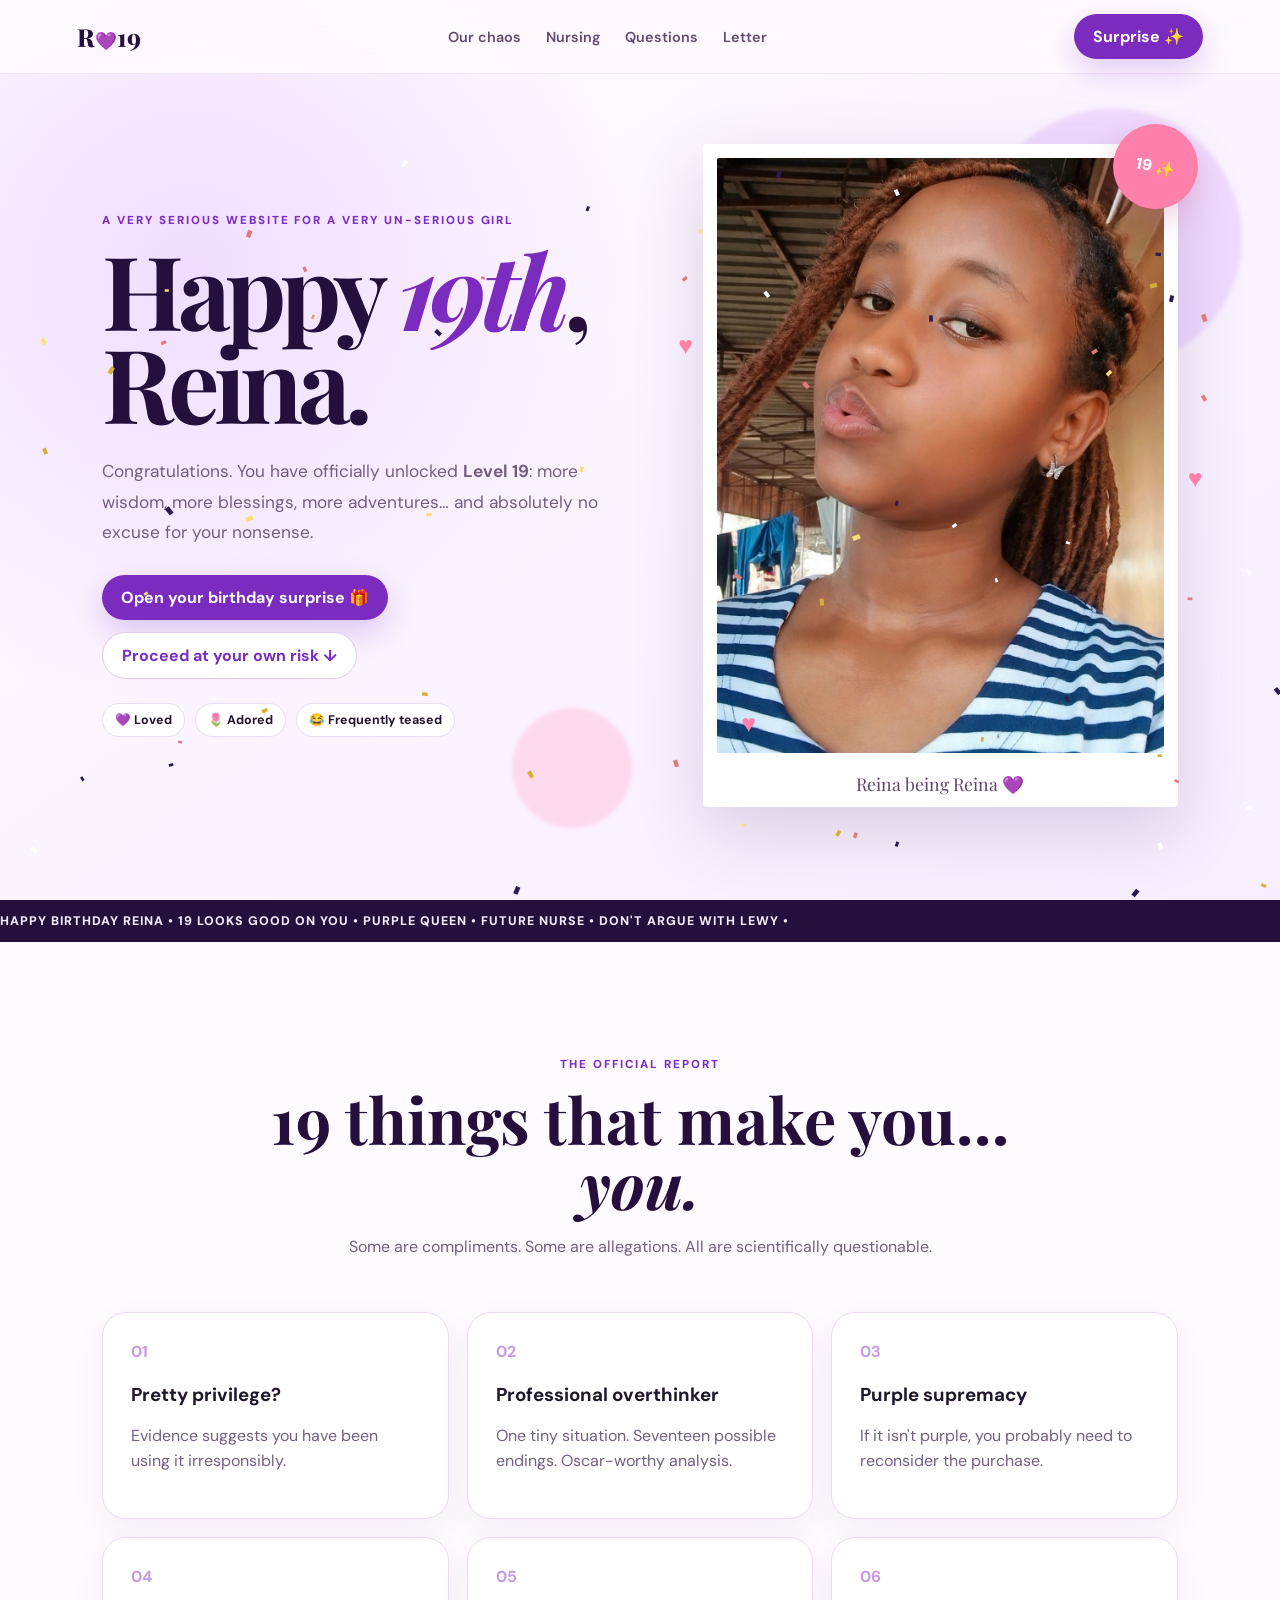
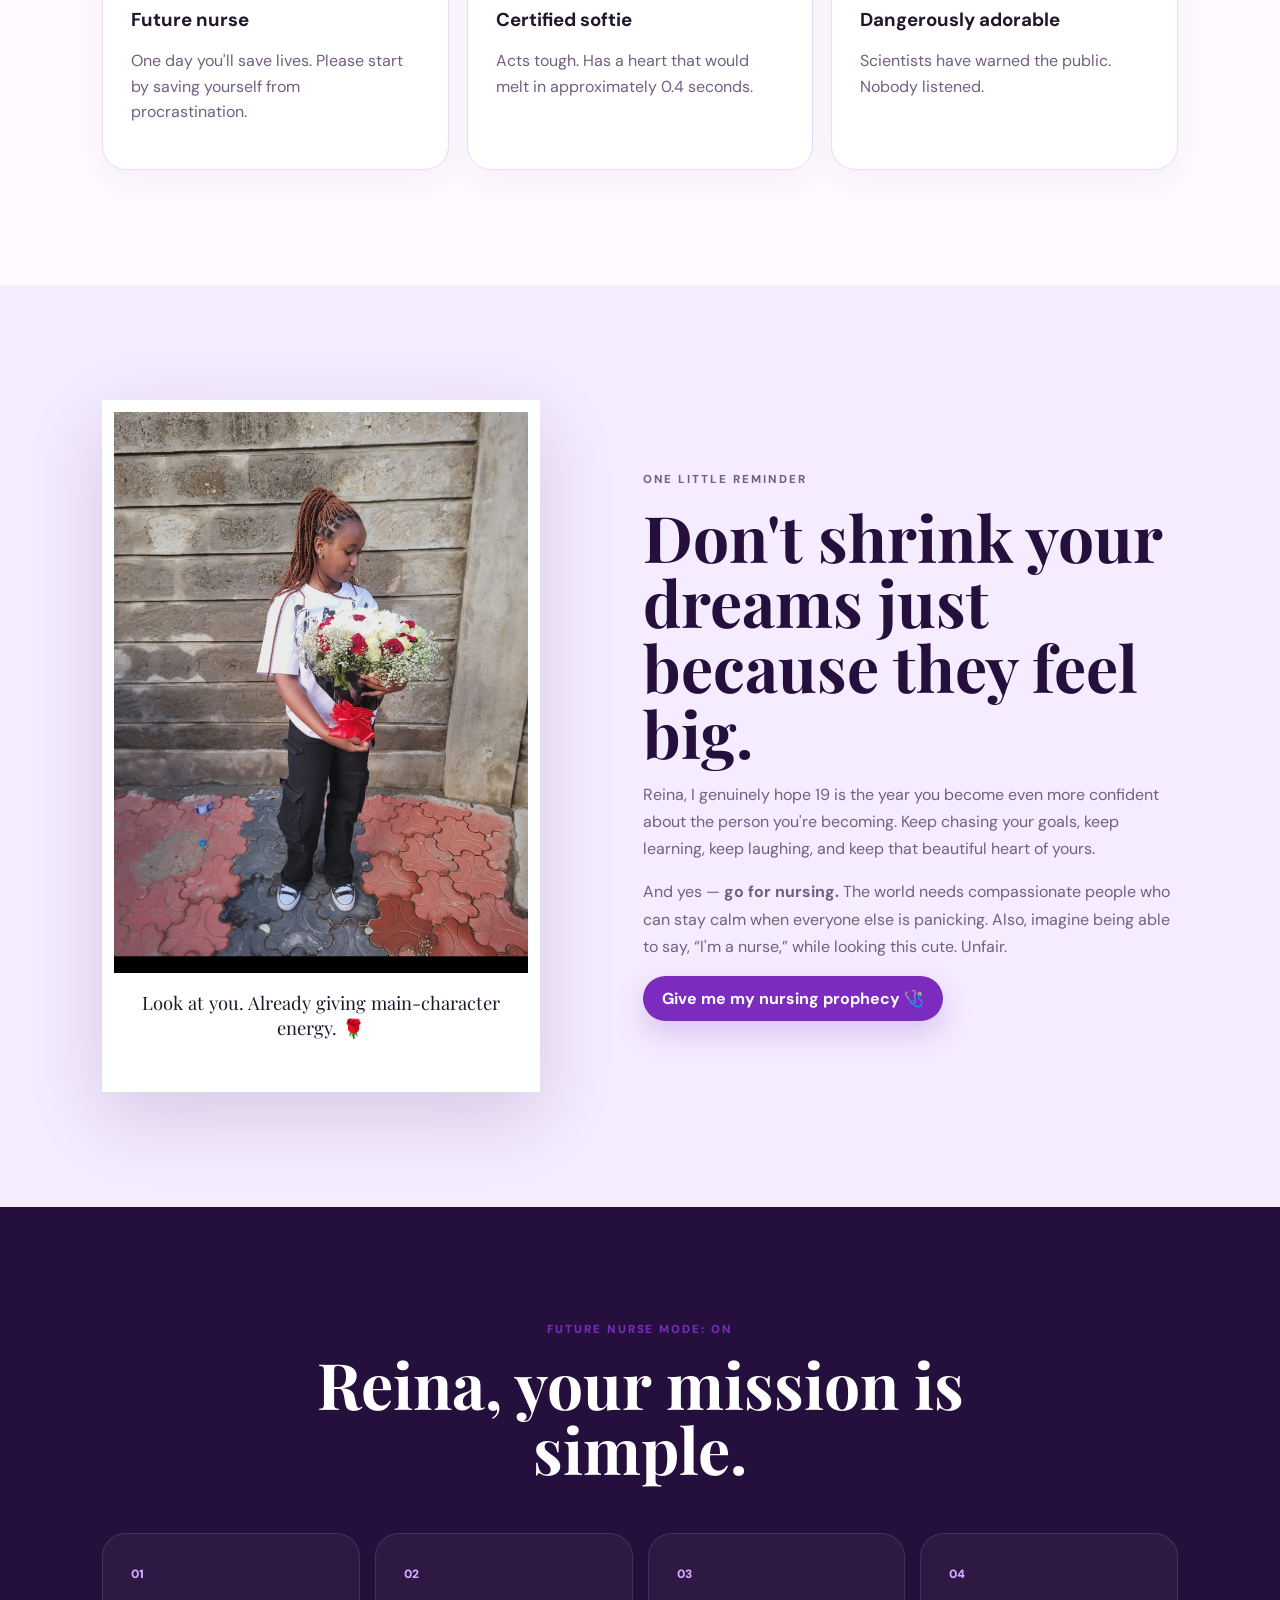
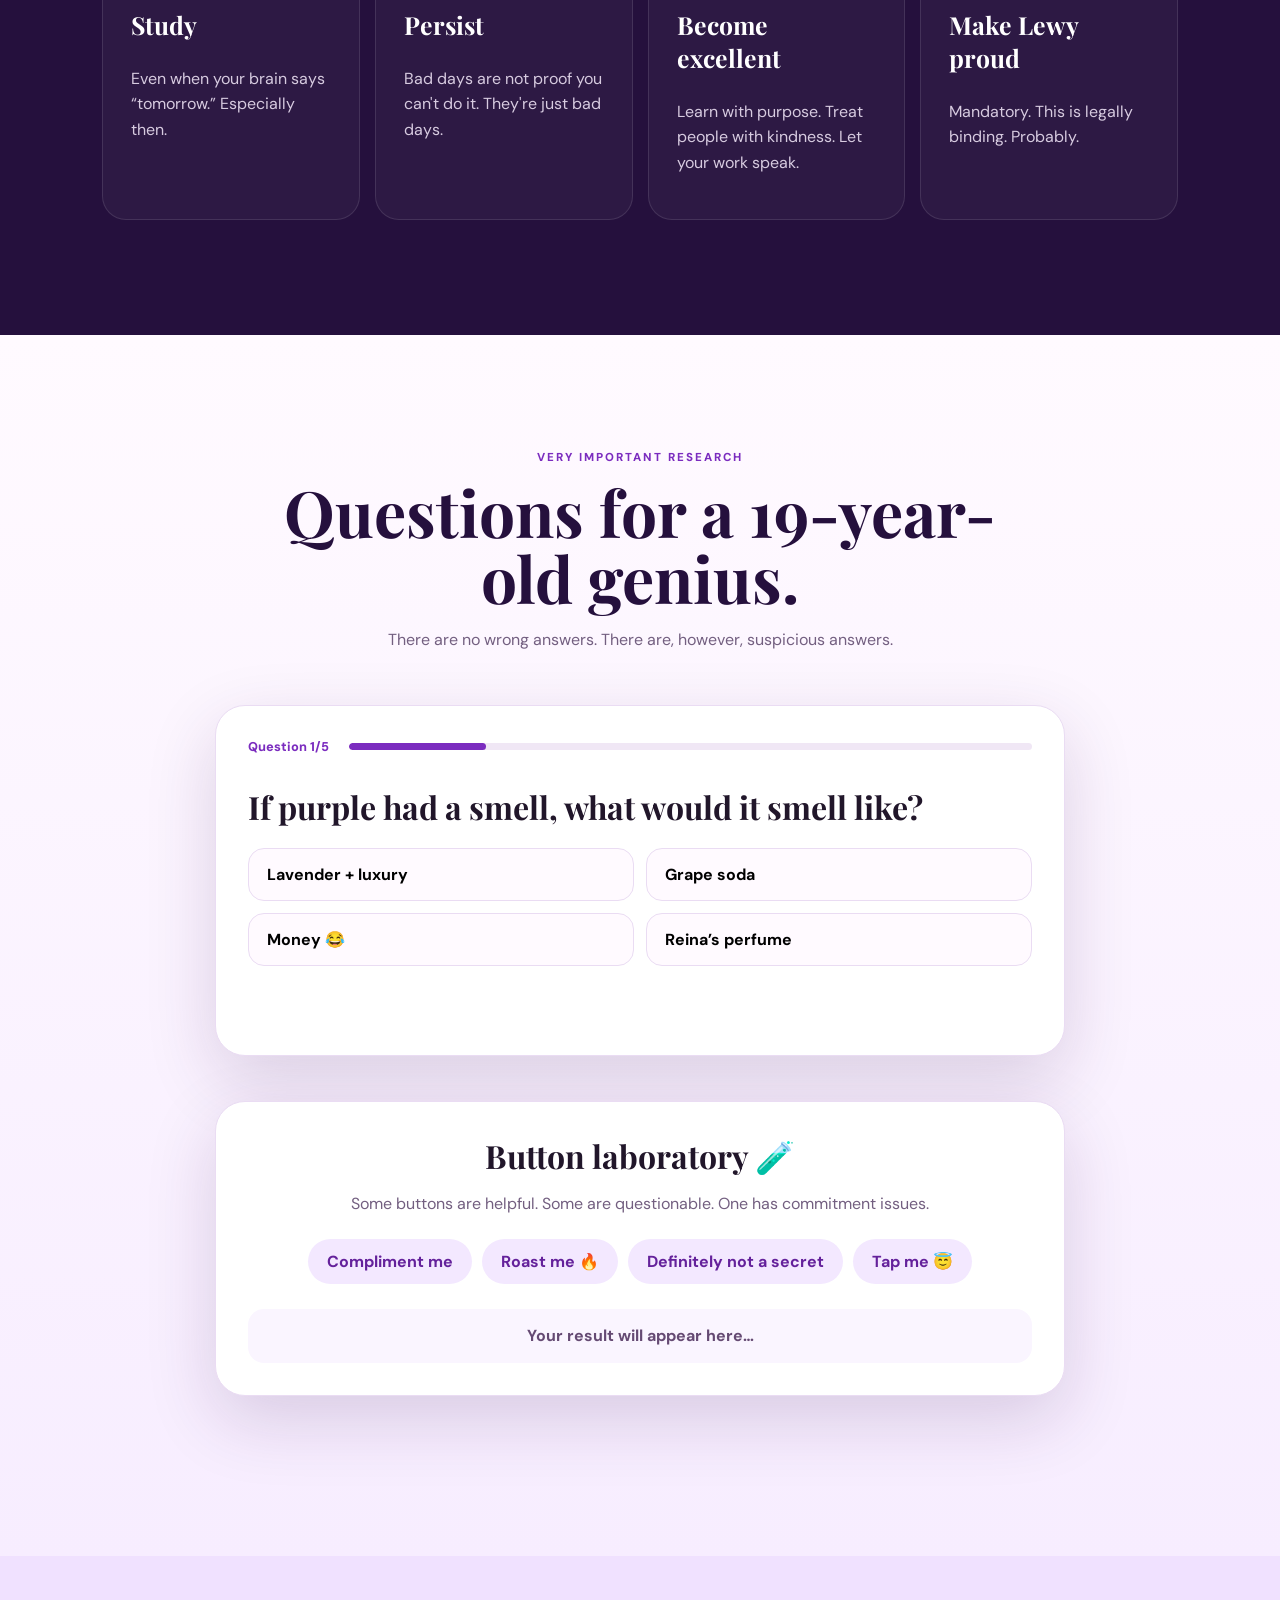
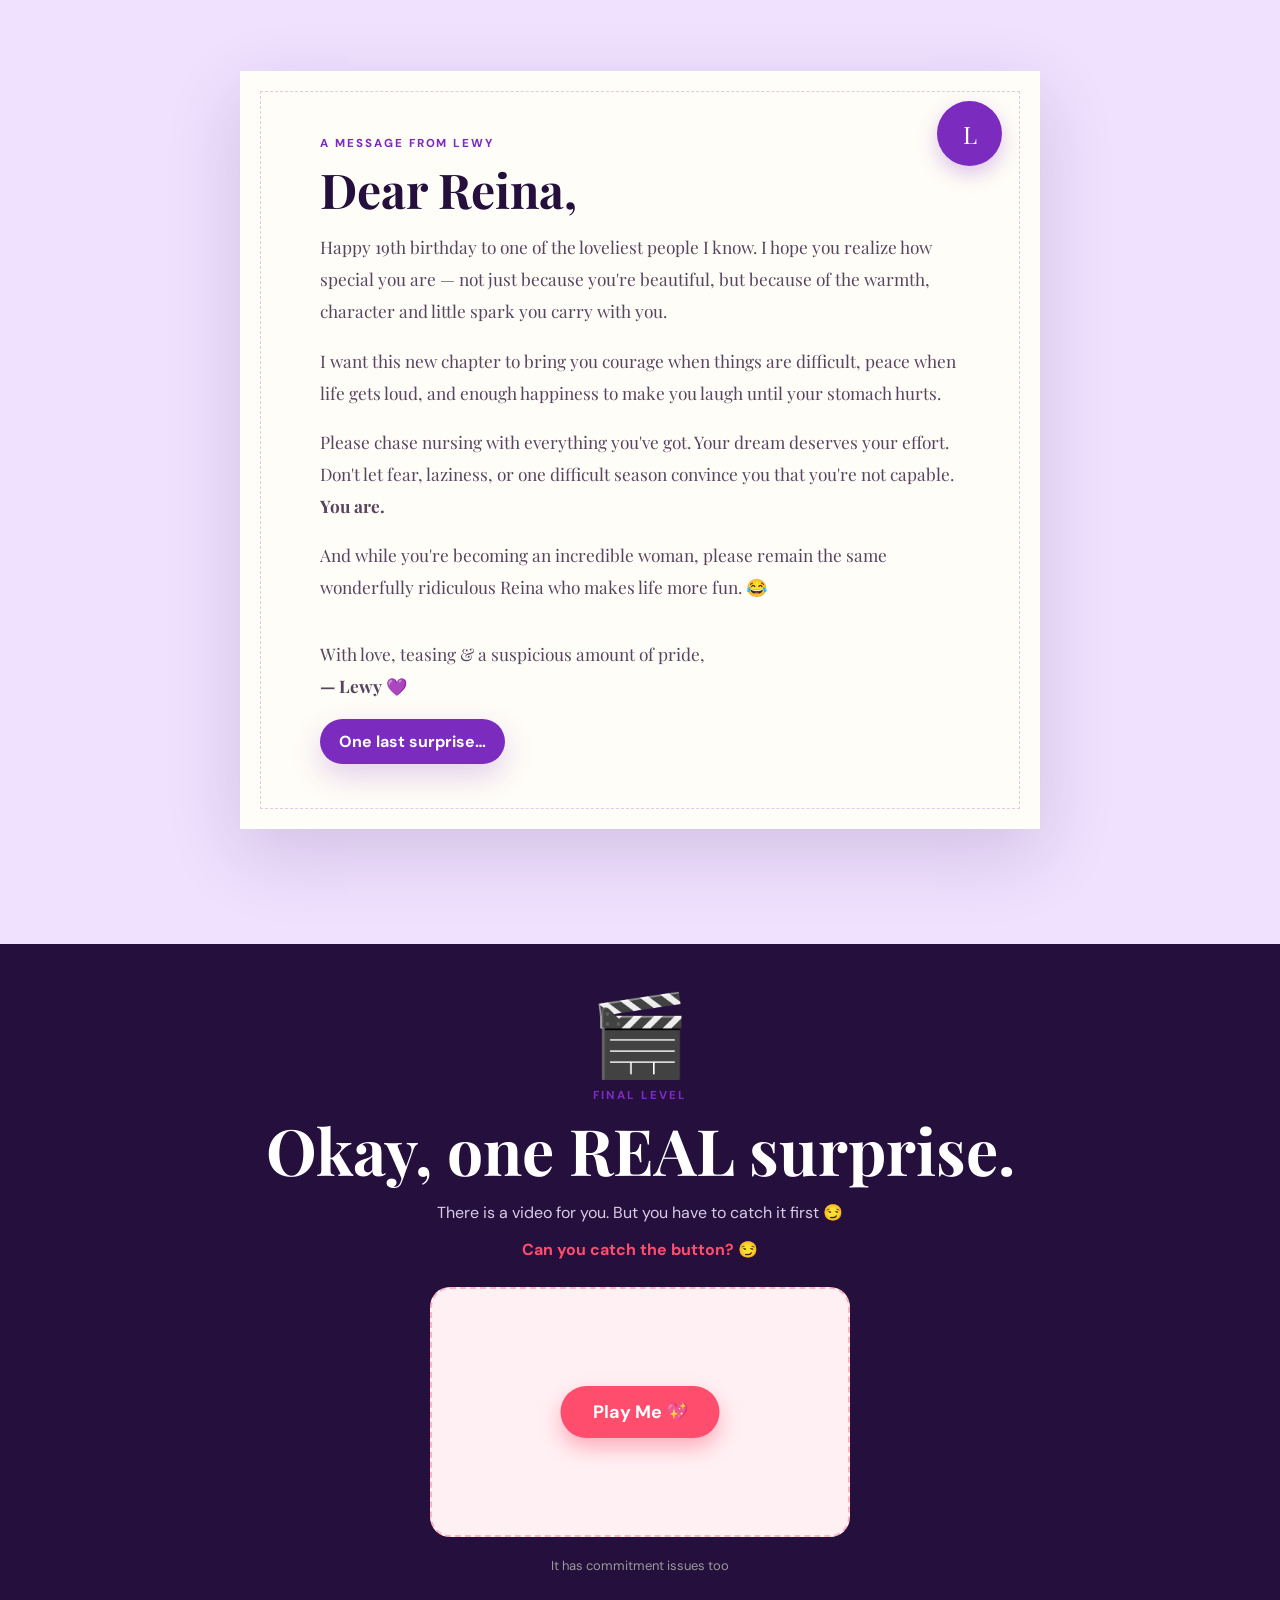
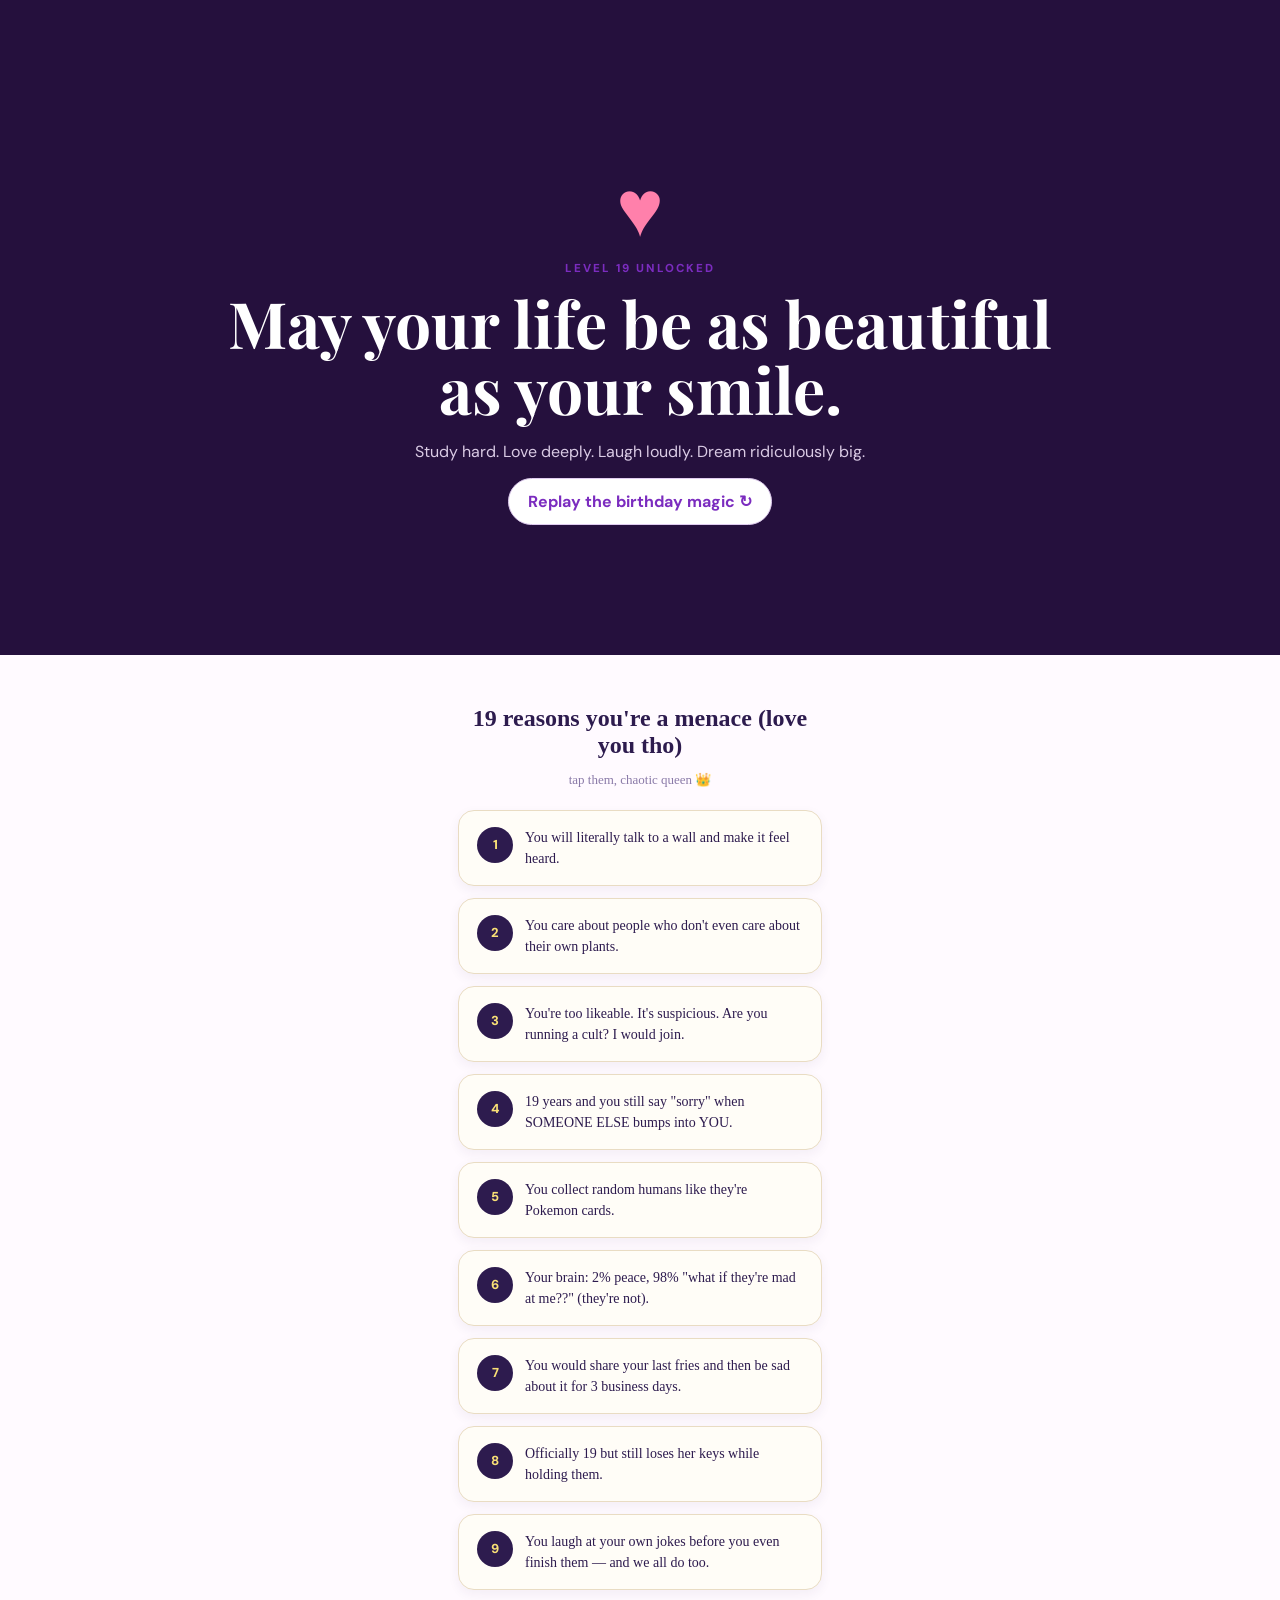
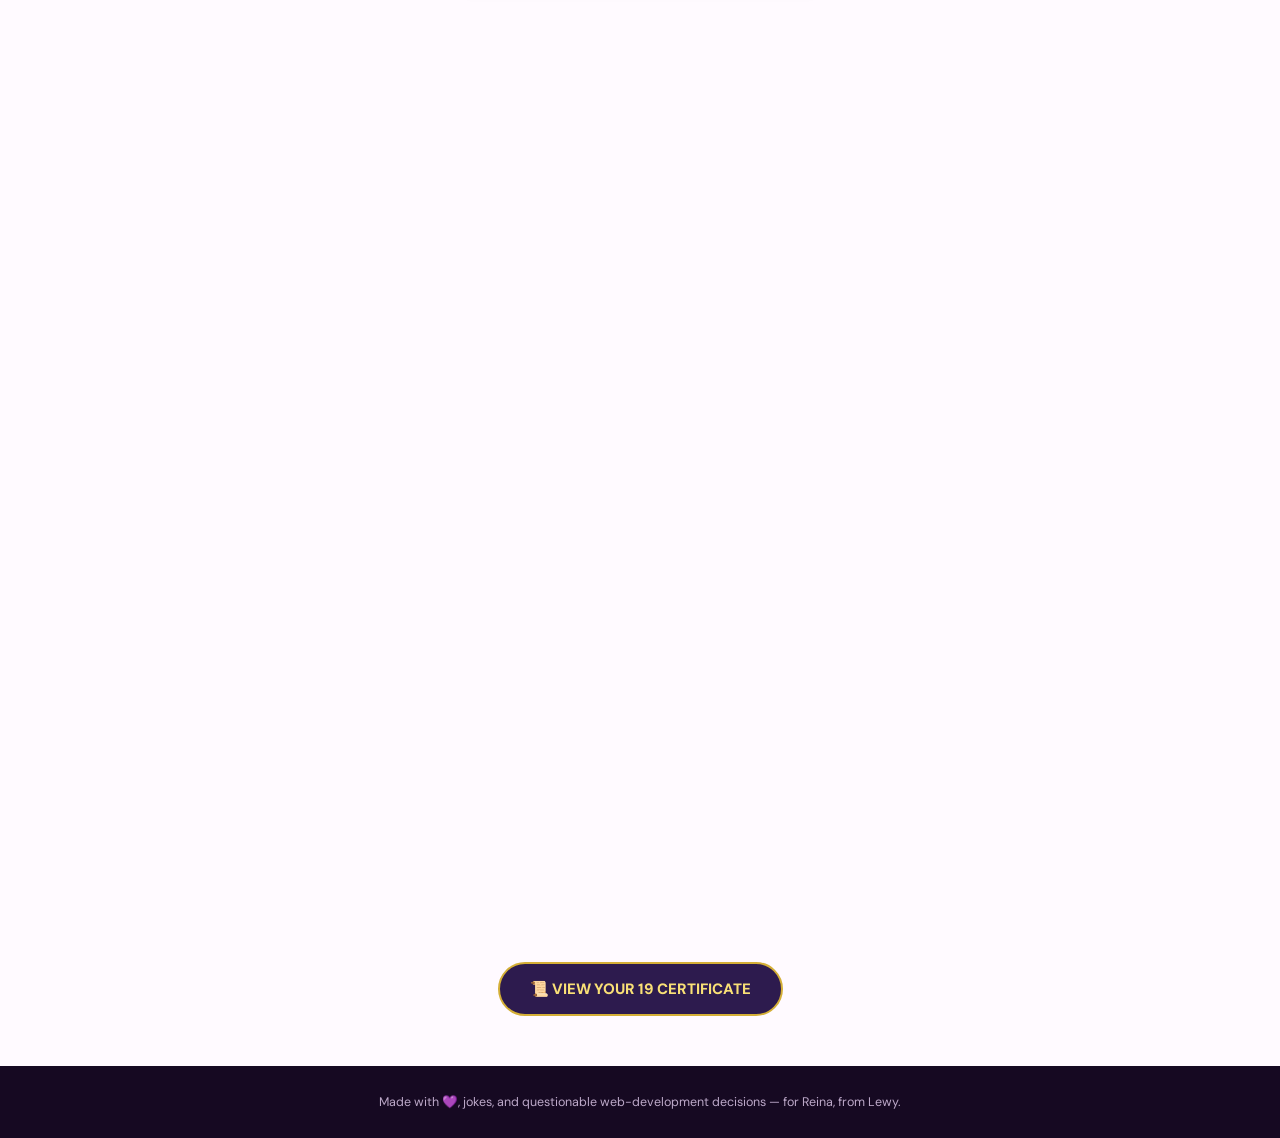
==== index.html @ 5f1148c5 "add secret unlock after 19" ====
<!DOCTYPE html>
<html lang="en">
<head>
  <meta charset="UTF-8">
  <meta name="viewport" content="width=device-width, initial-scale=1.0">
  <meta name="theme-color" content="#7b2cbf">
  <title>Reina Turns 19 💜 | From Lewy</title>
  <link rel="preconnect" href="https://fonts.googleapis.com">
  <link rel="preconnect" href="https://fonts.gstatic.com" crossorigin>
  <link href="https://fonts.googleapis.com/css2?family=DM+Sans:wght@400;500;600;700&family=Playfair+Display:wght@600;700;800&display=swap" rel="stylesheet">
  <link rel="stylesheet" href="style.css">
  <style>
    /* ===== ADDED: Play Me Game ===== */
    #videoSurprise{padding:40px 20px; text-align:center}
    #game-area{position:relative;width:100%;max-width:420px;height:250px;background:#fff0f3;border-radius:20px;margin:20px auto;border:2px dashed #ffb3c1;overflow:hidden}
    #message{font-weight:700;color:#ff4d6d;height:28px;margin-top:15px;font-family:'DM Sans',sans-serif}
    #playBtn{position:absolute;left:50%;top:50%;transform:translate(-50%,-50%);background:#ff4d6d;color:white;border:none;padding:14px 32px;border-radius:50px;font-size:18px;font-weight:700;box-shadow:0 10px 20px rgba(255,77,109,.4);transition:all.2s ease;touch-action:none;cursor:pointer;z-index:2}
    #videoModal{display:none;position:fixed;inset:0;z-index:9999;background:rgba(0,0,0,.85);justify-content:center;align-items:center;padding:15px}
    #videoModal.show{display:flex}
    #videoModal video{width:100%;max-width:400px;border-radius:20px;box-shadow:0 20px 60px rgba(0,0,0,.5)}
    #closeVideo{position:absolute;top:20px;right:20px;background:white;border:none;width:44px;height:44px;border-radius:50%;font-size:22px;cursor:pointer}
  </style>
</head>
<body>
  <div class="cursor-glow"></div>
  <div id="confetti"></div>

  <header class="nav">
    <a class="brand" href="#home">R<span>💜</span>19</a>
    <nav>
      <a href="#story">Our chaos</a>
      <a href="#nursing">Nursing</a>
      <a href="#questions">Questions</a>
      <a href="#letter">Letter</a>
    </nav>
    <button class="nav-btn" id="topSurprise">Surprise ✨</button>
  </header>

  <main>
    <section class="hero" id="home">
      <div class="hero-orb orb1"></div>
      <div class="hero-orb orb2"></div>
      <div class="hero-copy reveal">
        <p class="eyebrow">A VERY SERIOUS WEBSITE FOR A VERY UN-SERIOUS GIRL</p>
        <h1>Happy <span>19th</span>, Reina.</h1>
        <p class="hero-text">
          Congratulations. You have officially unlocked <strong>Level 19</strong>:
          more wisdom, more blessings, more adventures… and absolutely no excuse
          for your nonsense.
        </p>
        <div class="hero-actions">
          <button class="primary" id="openMainSurprise">Open your birthday surprise 🎁</button>
          <button class="ghost" id="scrollStory">Proceed at your own risk ↓</button>
        </div>
        <div class="mini-proof">
          <span>💜 Loved</span><span>🌷 Adored</span><span>😂 Frequently teased</span>
        </div>
      </div>

      <div class="hero-photo-wrap reveal">
        <div class="photo-frame">
          <img src="assets/reina-portrait.jpg" alt="Reina smiling">
          <div class="photo-sticker">19 ✨</div>
          <div class="heart h1">♥</div><div class="heart h2">♥</div><div class="heart h3">♥</div>
        </div>
        <div class="polaroid">Reina being Reina 💜</div>
      </div>
    </section>

    <section class="marquee">
      <div>HAPPY BIRTHDAY REINA • 19 LOOKS GOOD ON YOU • PURPLE QUEEN • FUTURE NURSE • DON'T ARGUE WITH LEWY • </div>
    </section>

    <section class="section story" id="story">
      <div class="section-heading reveal">
        <p class="eyebrow">THE OFFICIAL REPORT</p>
        <h2>19 things that make you… <em>you.</em></h2>
        <p>Some are compliments. Some are allegations. All are scientifically questionable.</p>
      </div>
      <div class="card-grid">
        <article class="fun-card reveal"><b>01</b><h3>Pretty privilege?</h3><p>Evidence suggests you have been using it irresponsibly.</p></article>
        <article class="fun-card reveal"><b>02</b><h3>Professional overthinker</h3><p>One tiny situation. Seventeen possible endings. Oscar-worthy analysis.</p></article>
        <article class="fun-card reveal"><b>03</b><h3>Purple supremacy</h3><p>If it isn't purple, you probably need to reconsider the purchase.</p></article>
        <article class="fun-card reveal"><b>04</b><h3>Future nurse</h3><p>One day you'll save lives. Please start by saving yourself from procrastination.</p></article>
        <article class="fun-card reveal"><b>05</b><h3>Certified softie</h3><p>Acts tough. Has a heart that would melt in approximately 0.4 seconds.</p></article>
        <article class="fun-card reveal"><b>06</b><h3>Dangerously adorable</h3><p>Scientists have warned the public. Nobody listened.</p></article>
      </div>
    </section>

    <section class="photo-story section">
      <div class="photo-card reveal">
        <img src="assets/reina-flowers.jpg" alt="Reina holding a bouquet">
        <div class="photo-caption">Look at you. Already giving main-character energy. 🌹</div>
      </div>
      <div class="story-copy reveal">
        <p class="eyebrow">ONE LITTLE REMINDER</p>
        <h2>Don't shrink your dreams just because they feel big.</h2>
        <p>
          Reina, I genuinely hope 19 is the year you become even more confident
          about the person you're becoming. Keep chasing your goals, keep learning,
          keep laughing, and keep that beautiful heart of yours.
        </p>
        <p>
          And yes — <strong>go for nursing.</strong> The world needs compassionate
          people who can stay calm when everyone else is panicking. Also, imagine
          being able to say, “I'm a nurse,” while looking this cute. Unfair.
        </p>
        <button class="primary" id="nursingBtn">Give me my nursing prophecy 🩺</button>
      </div>
    </section>

    <section class="nursing section" id="nursing">
      <div class="section-heading reveal">
        <p class="eyebrow">FUTURE NURSE MODE: ON</p>
        <h2>Reina, your mission is simple.</h2>
      </div>
      <div class="mission">
        <div class="mission-step reveal"><span>01</span><h3>Study</h3><p>Even when your brain says “tomorrow.” Especially then.</p></div>
        <div class="mission-step reveal"><span>02</span><h3>Persist</h3><p>Bad days are not proof you can't do it. They're just bad days.</p></div>
        <div class="mission-step reveal"><span>03</span><h3>Become excellent</h3><p>Learn with purpose. Treat people with kindness. Let your work speak.</p></div>
        <div class="mission-step reveal"><span>04</span><h3>Make Lewy proud</h3><p>Mandatory. This is legally binding. Probably.</p></div>
      </div>
    </section>

    <section class="questions section" id="questions">
      <div class="section-heading reveal">
        <p class="eyebrow">VERY IMPORTANT RESEARCH</p>
        <h2>Questions for a 19-year-old genius.</h2>
        <p>There are no wrong answers. There are, however, suspicious answers.</p>
      </div>

      <div class="quiz-box reveal">
        <div class="quiz-top"><span id="qNumber">Question 1/5</span><div class="progress"><i id="progress"></i></div></div>
        <h3 id="question">If purple had a smell, what would it smell like?</h3>
        <div id="answers" class="answers"></div>
        <p class="quiz-result" id="quizResult"></p>
      </div>

      <div class="button-lab reveal">
        <h3>Button laboratory 🧪</h3>
        <p>Some buttons are helpful. Some are questionable. One has commitment issues.</p>
        <div class="lab-buttons">
          <button class="pill" id="complimentBtn">Compliment me</button>
          <button class="pill" id="roastBtn">Roast me 🔥</button>
          <button class="pill" id="secretBtn">Definitely not a secret</button>
          <button class="pill escape" id="escapeBtn">Tap me 😇</button>
        </div>
        <div class="lab-output" id="labOutput">Your result will appear here…</div>
      </div>
    </section>

    <section class="letter section" id="letter">
      <div class="letter-paper reveal">
        <div class="wax">L</div>
        <p class="eyebrow">A MESSAGE FROM LEWY</p>
        <h2>Dear Reina,</h2>
        <p>
          Happy 19th birthday to one of the loveliest people I know. I hope you
          realize how special you are — not just because you're beautiful, but
          because of the warmth, character and little spark you carry with you.
        </p>
        <p>
          I want this new chapter to bring you courage when things are difficult,
          peace when life gets loud, and enough happiness to make you laugh until
          your stomach hurts.
        </p>
        <p>
          Please chase nursing with everything you've got. Your dream deserves
          your effort. Don't let fear, laziness, or one difficult season convince
          you that you're not capable. <strong>You are.</strong>
        </p>
        <p>
          And while you're becoming an incredible woman, please remain the same
          wonderfully ridiculous Reina who makes life more fun. 😂
        </p>
        <p class="signature">With love, teasing & a suspicious amount of pride,<br><strong>— Lewy 💜</strong></p>
        <button class="primary" id="finalBtn">One last surprise…</button>
      </div>
    </section>

    <!-- ===== ADDED SECTION: ANNOYING PLAY ME BUTTON ===== -->
    <section class="section final" id="videoSurprise">
      <div class="final-inner reveal">
        <div class="big-heart">🎬</div>
        <p class="eyebrow">FINAL LEVEL</p>
        <h2>Okay, one REAL surprise.</h2>
        <p>There is a video for you. But you have to catch it first 😏</p>
        <div id="message">Can you catch the button? 😏</div>
        <div id="game-area"><button id="playBtn">Play Me 💖</button></div>
        <p style="font-size:13px;color:#999;margin-top:10px">It has commitment issues too</p>
      </div>
    </section>

    <section class="final section">
      <div class="final-inner reveal">
        <div class="big-heart">♥</div>
        <p class="eyebrow">LEVEL 19 UNLOCKED</p>
        <h2>May your life be as beautiful as your smile.</h2>
        <p>Study hard. Love deeply. Laugh loudly. Dream ridiculously big.</p>
        <button class="ghost" id="replayBtn">Replay the birthday magic ↻</button>
      </div>
    </section>
  </main>

  

  <div class="modal" id="modal" aria-hidden="true">
    <div class="modal-card">
      <button class="close" id="closeModal">×</button>
      <div id="modalEmoji" class="modal-emoji">🎉</div>
      <h2 id="modalTitle">SURPRISE!</h2>
      <p id="modalText"></p>
      <button class="primary" id="modalAction">Awww 🥹</button>
    </div>
  </div>

  <!-- VIDEO MODAL ADDED -->
  <div id="videoModal">
    <button id="closeVideo">✕</button>
    <video id="reinaVideo" controls playsinline>
      <source src="assets/20260904_101156.mp4" type="video/mp4">
    </video>
  </div>

  <div class="toast" id="toast"></div>
  <script src="script.js"></script>

  <script>
  // ===== ADDED: Annoying Play Me Logic =====
  const playBtn=document.getElementById('playBtn');
  const game=document.getElementById('game-area');
  const msg=document.getElementById('message');
  const videoModal=document.getElementById('videoModal');
  const reinaVideo=document.getElementById('reinaVideo');
  const closeVideo=document.getElementById('closeVideo');
  let attempts=0;
  const maxAttempts=8;
  const texts=["Can you catch the button? 😏","Oops too slow! 😝","Haha not that easy!","You almost got me!","Why so slow Reina? 😂","Okay okay... 2 more tries!","Awww fine you win! 🥺💖","Last chance!","Playing your surprise... 🎬"];
  function movePlayBtn(){
    attempts++;
    if(attempts < maxAttempts){
      msg.textContent=texts[attempts]||texts[1];
      const maxX=game.clientWidth-playBtn.offsetWidth-12;
      const maxY=game.clientHeight-playBtn.offsetHeight-12;
      playBtn.style.left=Math.random()*maxX+'px';
      playBtn.style.top=Math.random()*maxY+'px';
      playBtn.style.transform='translate(0,0)';
      playBtn.style.scale=1-attempts*0.06;
    }else{
      msg.textContent=texts[8];
      playBtn.textContent='Okay Play! ▶️';
      playBtn.style.left='50%'; playBtn.style.top='50%';
      playBtn.style.transform='translate(-50%,-50%)';
      playBtn.style.scale='1.25'; playBtn.style.background='#2ec4b6';
      playBtn.onclick=()=>{videoModal.classList.add('show'); // redirect to video};
    }
  }
  if(playBtn){
    playBtn.addEventListener('mouseenter',movePlayBtn);
    playBtn.addEventListener('touchstart',e=>{e.preventDefault(); movePlayBtn();});
    playBtn.addEventListener('click',e=>{
      if(attempts < maxAttempts){ e.preventDefault(); movePlayBtn(); }
      else { videoModal.classList.add('show'); // redirect to video }
    });
  }
  if(closeVideo){ closeVideo.onclick=()=>{videoModal.classList.remove('show'); reinaVideo.pause();}; }
  if(videoModal){ videoModal.onclick=e=>{ if(e.target===videoModal){videoModal.classList.remove('show'); reinaVideo.pause();}}; }
  </script>


<script>
const playBtn=document.getElementById('playBtn');
const game=document.getElementById('game-area');
let a=0;
function makeItPlayable(){
  playBtn.textContent='Okay Play! ▶️';
  playBtn.style.left='50%';playBtn.style.top='50%';
  playBtn.style.transform='translate(-50%,-50%)';
  playBtn.style.background='#2ec4b6';
  playBtn.onclick=function(){ window.location.href='assets/20260904_101156.mp4'; };
}
function moveBtn(){
  a++;
  if(a<7){
    playBtn.style.left=Math.random()*(game.clientWidth-90)+'px';
    playBtn.style.top=Math.random()*(game.clientHeight-50)+'px';
    playBtn.style.transform='none';
  }else{ makeItPlayable(); }
}
playBtn.onclick=function(e){ if(a<7){ e.preventDefault(); moveBtn(); } else { window.location.href='assets/20260904_101156.mp4'; } };
playBtn.ontouchstart=function(e){ if(a<7){ e.preventDefault(); moveBtn(); } };
</script>







<!-- 19 REASONS CHAOTIC -->
<style>
.reasons-wrap{padding:30px 18px; max-width:400px; margin:0 auto;}
.reasons-title{font-family:Georgia,serif; text-align:center; color:#2d1b4e; font-size:24px; margin-bottom:8px;}
.reasons-sub{text-align:center; color:#8a7aa8; font-size:13px; margin-bottom:22px; font-family:Georgia,serif;}
.reason-card{background:#fffdf7; border:1px solid #e9dcc3; border-radius:16px; padding:16px 18px; margin:12px 0; display:flex; gap:12px; align-items:flex-start; box-shadow:0 4px 12px rgba(45,27,78,0.06); transform:translateY(20px); opacity:0; transition:all 0.6s ease; cursor:pointer;}
.reason-card.show{transform:translateY(0); opacity:1;}
.reason-num{min-width:36px; height:36px; background:#2d1b4e; color:#f9e076; border-radius:50%; display:flex; align-items:center; justify-content:center; font-weight:800; font-size:13px;}
.reason-text{font-family:Georgia,serif; font-size:14px; color:#2d1b4e; line-height:1.5;}
</style>
<div class="reasons-wrap" id="reasons">
  <h2 class="reasons-title">19 reasons you're a menace (love you tho)</h2>
  <p class="reasons-sub">tap them, chaotic queen 👑</p>
  <div class="reason-card"><div class="reason-num">1</div><div class="reason-text">You will literally talk to a wall and make it feel heard.</div></div>
  <div class="reason-card"><div class="reason-num">2</div><div class="reason-text">You care about people who don't even care about their own plants.</div></div>
  <div class="reason-card"><div class="reason-num">3</div><div class="reason-text">You're too likeable. It's suspicious. Are you running a cult? I would join.</div></div>
  <div class="reason-card"><div class="reason-num">4</div><div class="reason-text">19 years and you still say "sorry" when SOMEONE ELSE bumps into YOU.</div></div>
  <div class="reason-card"><div class="reason-num">5</div><div class="reason-text">You collect random humans like they're Pokemon cards.</div></div>
  <div class="reason-card"><div class="reason-num">6</div><div class="reason-text">Your brain: 2% peace, 98% "what if they're mad at me??" (they're not).</div></div>
  <div class="reason-card"><div class="reason-num">7</div><div class="reason-text">You would share your last fries and then be sad about it for 3 business days.</div></div>
  <div class="reason-card"><div class="reason-num">8</div><div class="reason-text">Officially 19 but still loses her keys while holding them.</div></div>
  <div class="reason-card"><div class="reason-num">9</div><div class="reason-text">You laugh at your own jokes before you even finish them — and we all do too.</div></div>
  <div class="reason-card"><div class="reason-num">10</div><div class="reason-text">You have main-character energy but you use it to hype up everyone else.</div></div>
  <div class="reason-card"><div class="reason-num">11</div><div class="reason-text">You'd be late to your own birthday because you stopped to help someone.</div></div>
  <div class="reason-card"><div class="reason-num">12</div><div class="reason-text">Your camera roll is 80% screenshots you'll "definitely use later" (you won't).</div></div>
  <div class="reason-card"><div class="reason-num">13</div><div class="reason-text">You overthink a "k" text for 45 minutes like it's a final exam.</div></div>
  <div class="reason-card"><div class="reason-num">14</div><div class="reason-text">19 and still can't decide what to eat, but everyone trusts your food choices.</div></div>
  <div class="reason-card"><div class="reason-num">15</div><div class="reason-text">You're chaotic good. Like, would punch someone then ask if they're okay.</div></div>
  <div class="reason-card"><div class="reason-num">16</div><div class="reason-text">You make friends in the Uber, at the shop, in the queue — babe, chill.</div></div>
  <div class="reason-card"><div class="reason-num">17</div><div class="reason-text">You act like you're shy but you have the loudest laugh in a 10km radius.</div></div>
  <div class="reason-card"><div class="reason-num">18</div><div class="reason-text">If being annoying was illegal you'd have life sentence, but we love it here.</div></div>
  <div class="reason-card"><div class="reason-num">19</div><div class="reason-text">You're officially 19. Still weird, still too nice, still my favorite human. Proud of you — Lewy</div></div>
</div>
<script>
const cards=document.querySelectorAll('.reason-card');
const obs=new IntersectionObserver((entries)=>{entries.forEach((e,i)=>{if(e.isIntersecting){setTimeout(()=>e.target.classList.add('show'), i*80);}});},{threshold:0.15});
cards.forEach(c=>obs.observe(c));
cards.forEach(c=>{c.addEventListener('click',()=>{c.style.background='#fff7d6'; if(navigator.vibrate) navigator.vibrate(30);});});
</script>

<!-- CERTIFICATE - CLEAN NO DOWNLOAD -->

<div id="secret-final" style="display:none; text-align:center; margin:40px 20px; animation: pop 0.5s ease;">
  <p style="font-family:Georgia,serif; color:#2d1b4e; font-size:16px; margin-bottom:12px;">You found them all. One more thing...</p>
  <button id="secretBtn" style="background:linear-gradient(135deg,#2d1b4e,#5a3d8a); color:#f9e076; padding:16px 36px; border:2px solid #d4af37; border-radius:100px; font-weight:800; font-size:15px; cursor:pointer; box-shadow:0 8px 20px rgba(45,27,78,0.3);">🎁 ONE LAST THING →</button>
</div>
<style>@keyframes pop{0%{transform:scale(0.8);opacity:0}100%{transform:scale(1);opacity:1}}</style>
<script>
(function(){
let tapped=new Set();
const cards=document.querySelectorAll('.reason-card');
const secret=document.getElementById('secret-final');
cards.forEach((c,i)=>{
  c.addEventListener('click',()=>{
    tapped.add(i);
    if(tapped.size===19){
      secret.style.display='block';
      secret.scrollIntoView({behavior:'smooth', block:'center'});
      if(navigator.vibrate) navigator.vibrate([30,50,30]);
    }
  });
});
document.getElementById('secretBtn').onclick=()=>{
  document.getElementById('certModal').style.display='flex';
  // confetti
  const e=new Event('click'); // trigger confetti from cert btn
  if(window.makeConfetti) window.makeConfetti();
  const canvas=document.getElementById('confetti-canvas');
  if(canvas){
    const evt = new CustomEvent('certOpen');
    document.dispatchEvent(evt);
  }
  document.getElementById('certBtn').click();
};
})();
</script>

<div style="text-align:center; margin:50px 20px;">
  <button id="certBtn" style="background:#2d1b4e; color:#f9e076; padding:15px 30px; border:2px solid #d4af37; border-radius:100px; font-weight:800; font-size:15px; cursor:pointer;">📜 VIEW YOUR 19 CERTIFICATE</button>
</div>
<div id="certModal" style="display:none; position:fixed; inset:0; background:rgba(20,10,40,0.95); z-index:9999; flex-direction:column; align-items:center; justify-content:center; padding:20px; overflow-y:auto;">
  <div style="width:88%; max-width:330px; background:#f5f1e8; position:relative; box-shadow:0 0 0 6px #2d1b4e, 0 0 0 8px #d4af37; padding:28px 22px 20px; text-align:center;">
    <div style="position:absolute; top:8px; left:8px; width:26px; height:26px; border-top:2px solid #d4af37; border-left:2px solid #d4af37;"></div>
    <div style="position:absolute; top:8px; right:8px; width:26px; height:26px; border-top:2px solid #d4af37; border-right:2px solid #d4af37;"></div>
    <div style="position:absolute; bottom:8px; left:8px; width:26px; height:26px; border-bottom:2px solid #d4af37; border-left:2px solid #d4af37;"></div>
    <div style="position:absolute; bottom:8px; right:8px; width:26px; height:26px; border-bottom:2px solid #d4af37; border-right:2px solid #d4af37;"></div>
    <h2 style="font-family:Georgia,serif; font-size:18px; color:#2d1b4e; margin:0; font-weight:400;">Certificate of</h2>
    <h2 style="font-family:Georgia,serif; font-size:22px; color:#2d1b4e; margin:2px 0 12px; font-style:italic; font-weight:700;">Officially Being 19</h2>
    <div style="color:#d4af37; font-size:12px; margin:12px 0;">✦ ─── ✦ ─── ✦</div>
    <h1 style="font-family:cursive; font-size:46px; color:#e07a7a; margin:10px 0;">Reina</h1>
    <div style="color:#d4af37; font-size:12px; margin:12px 0;">✦ ─── ✦ ─── ✦</div>
    <p style="font-family:Georgia,serif; font-size:13.5px; color:#2d1b4e; line-height:1.6; max-width:280px; margin:0 auto;">This certifies that the above named person has successfully completed nineteen years of talking to strangers, over-caring about everyone around her, and being far too likeable for her own good.</p>
    <p style="font-family:Georgia,serif; font-size:13px; color:#5a3d8a; font-style:italic; margin:18px 0;">...proud in the best possible way.</p>
    <div style="height:1px; background:#d4af37; margin:18px 0; opacity:0.5;"></div>
    <div style="display:flex; justify-content:space-between; margin-top:14px;"><div style="text-align:left; font-family:Georgia,serif; font-size:12px; color:#2d1b4e;">Issued:<br>today, obviously</div><div style="font-family:cursive; font-size:26px; transform:rotate(-4deg);">Lewy</div></div>
  </div>
  <button id="closeCert" style="margin-top:20px; background:white; color:#2d1b4e; border:none; padding:12px 32px; border-radius:100px; font-weight:800; font-size:12px; cursor:pointer;">CLOSE ✕</button>
</div>
<script>
document.getElementById('certBtn').onclick=()=>{document.getElementById('certModal').style.display='flex';};
document.getElementById('closeCert').onclick=()=>{document.getElementById('certModal').style.display='none';};
document.getElementById('certModal').onclick=(e)=>{if(e.target.id==='certModal') e.currentTarget.style.display='none';};
</script>
<footer>
    Made with 💜, jokes, and questionable web-development decisions — for Reina, from Lewy.
  </footer>

<!-- CONFETTI -->
<canvas id="confetti-canvas" style="position:fixed; inset:0; width:100%; height:100%; pointer-events:none; z-index:10000;"></canvas>
<script>
(function(){
const canvas=document.getElementById('confetti-canvas');
const ctx=canvas.getContext('2d');
let W,H,parts=[];
function resize(){W=canvas.width=window.innerWidth; H=canvas.height=window.innerHeight;}
window.addEventListener('resize',resize); resize();
function rand(a,b){return Math.random()*(b-a)+a;}
function makeConfetti(x,y){
  const colors=['#f9e076','#d4af37','#2d1b4e','#e07a7a','#ffffff'];
  for(let i=0;i<120;i++){
    parts.push({
      x:x||W/2, y:y||H/3,
      vx:rand(-7,7), vy:rand(-9,-1),
      r:rand(4,8), color:colors[Math.floor(Math.random()*colors.length)],
      rot:rand(0,360), rotV:rand(-10,10), life:rand(80,150)
    });
  }
}
function anim(){
  ctx.clearRect(0,0,W,H);
  for(let i=parts.length-1;i>=0;i--){
    let p=parts[i];
    p.x+=p.vx; p.y+=p.vy; p.vy+=0.15; p.rot+=p.rotV; p.life--;
    ctx.save(); ctx.translate(p.x,p.y); ctx.rotate(p.rot*Math.PI/180);
    ctx.fillStyle=p.color; ctx.fillRect(-p.r/2,-p.r/2,p.r,p.r*0.6);
    ctx.restore();
    if(p.life<=0 || p.y>H) parts.splice(i,1);
  }
  requestAnimationFrame(anim);
}
anim();
// fire on load
setTimeout(()=>makeConfetti(), 800);
// fire when cert opens
const origBtn=document.getElementById('certBtn');
if(origBtn){ origBtn.addEventListener('click', ()=>{ setTimeout(()=>makeConfetti(W/2, H/2), 200); }); }
})();
</script>
</body>








</html>
---- style.css ----
:root{
  --purple:#7b2cbf;--deep:#25103d;--violet:#9d4edd;--lav:#eadcff;--pink:#ff80ab;
  --cream:#fffaff;--ink:#21162a;--muted:#735f80;--white:#fff;--shadow:0 24px 70px rgba(53,18,78,.16);
}
*{box-sizing:border-box}html{scroll-behavior:smooth}body{margin:0;font-family:"DM Sans",sans-serif;color:var(--ink);background:var(--cream);overflow-x:hidden}
button,a{font:inherit}button{cursor:pointer}a{text-decoration:none;color:inherit}
.nav{position:fixed;z-index:20;top:0;left:0;right:0;height:74px;padding:0 6vw;display:flex;align-items:center;justify-content:space-between;background:rgba(255,250,255,.78);backdrop-filter:blur(18px);border-bottom:1px solid rgba(123,44,191,.09)}
.brand{font-family:"Playfair Display";font-weight:800;font-size:1.55rem;color:var(--deep)}.brand span{font-size:1.1rem}
.nav nav{display:flex;gap:25px;font-size:.9rem;font-weight:600;color:#624a70}.nav nav a:hover{color:var(--purple)}
.nav-btn,.pill,.ghost,.primary{border:0;border-radius:999px;padding:12px 19px;font-weight:700;transition:.25s}.nav-btn,.primary{background:var(--purple);color:white;box-shadow:0 12px 30px rgba(123,44,191,.22)}.primary:hover,.nav-btn:hover{transform:translateY(-3px);box-shadow:0 16px 36px rgba(123,44,191,.3)}
.ghost{background:white;border:1px solid #dfccef;color:var(--purple)}.ghost:hover{transform:translateY(-2px);background:#faf4ff}
.hero{min-height:100vh;padding:125px 8vw 75px;display:grid;grid-template-columns:1.05fr .95fr;gap:6vw;align-items:center;position:relative;background:radial-gradient(circle at 15% 30%,#f0ddff 0,transparent 35%),linear-gradient(145deg,#fffaff,#f7eeff)}
.hero-orb{position:absolute;border-radius:50%;filter:blur(2px);opacity:.55}.orb1{width:260px;height:260px;background:#e8c8ff;right:3%;top:12%}.orb2{width:120px;height:120px;background:#ffc5dd;left:40%;bottom:8%}
.eyebrow{letter-spacing:.17em;font-size:.72rem;font-weight:800;color:var(--purple);margin:0 0 14px}.hero h1{font-family:"Playfair Display";font-size:clamp(3.6rem,8vw,7rem);line-height:.91;margin:0;color:var(--deep);letter-spacing:-.055em}.hero h1 span{color:var(--purple);font-style:italic}.hero-text{max-width:610px;font-size:1.08rem;line-height:1.75;color:var(--muted);margin:28px 0}.hero-actions{display:flex;gap:12px;flex-wrap:wrap}.mini-proof{display:flex;gap:10px;flex-wrap:wrap;margin-top:24px}.mini-proof span{padding:8px 12px;border-radius:99px;background:#fff;border:1px solid #eadcf4;font-size:.78rem;font-weight:700}
.hero-photo-wrap{justify-self:center;position:relative;max-width:510px;width:100%;transform:rotate(2deg)}.photo-frame{background:#fff;padding:14px 14px 54px;box-shadow:var(--shadow);border-radius:4px;position:relative}.photo-frame img{width:100%;display:block;aspect-ratio:3/4;object-fit:cover;border-radius:2px}.polaroid{position:absolute;bottom:12px;left:0;right:0;text-align:center;font-family:"Playfair Display";font-size:1.1rem;color:#5e466a}.photo-sticker{position:absolute;right:-20px;top:-20px;width:85px;height:85px;background:var(--pink);color:white;border-radius:50%;display:grid;place-items:center;font-weight:900;transform:rotate(12deg);box-shadow:0 12px 30px #c84b7b44}.heart{position:absolute;color:#ff80ab;font-size:25px;animation:float 3s ease-in-out infinite}.h1{left:-25px;top:28%}.h2{right:-25px;top:48%;animation-delay:1s}.h3{left:8%;bottom:10%;animation-delay:1.6s}
@keyframes float{50%{transform:translateY(-13px) rotate(8deg)}}.marquee{overflow:hidden;background:var(--deep);color:#f6eaff;padding:13px 0;white-space:nowrap;font-weight:800;letter-spacing:.08em;font-size:.78rem}.marquee div{display:inline-block;animation:marquee 24s linear infinite}@keyframes marquee{to{transform:translateX(-50%)}}
.section{padding:115px 8vw}.section-heading{max-width:760px;margin:0 auto 52px;text-align:center}.section-heading h2,.story-copy h2,.letter-paper h2,.final h2{font-family:"Playfair Display";font-size:clamp(2.3rem,5vw,4.2rem);line-height:1.02;margin:0 0 16px;color:var(--deep)}.section-heading p:last-child,.story-copy>p{color:var(--muted);line-height:1.7}
.card-grid{max-width:1100px;margin:auto;display:grid;grid-template-columns:repeat(3,1fr);gap:18px}.fun-card{background:white;border:1px solid #eadcf3;border-radius:24px;padding:28px;min-height:205px;box-shadow:0 12px 35px rgba(68,27,90,.05);transition:.3s}.fun-card:hover{transform:translateY(-8px);box-shadow:var(--shadow)}.fun-card b{color:#c59be4}.fun-card h3{margin:20px 0 8px}.fun-card p{color:var(--muted);line-height:1.6}
.photo-story{display:grid;grid-template-columns:.9fr 1.1fr;gap:8vw;align-items:center;background:#f5ecff}.photo-card{background:white;padding:12px 12px 52px;box-shadow:var(--shadow);transform:rotate(-2deg);max-width:480px}.photo-card img{width:100%;display:block}.photo-caption{text-align:center;padding-top:17px;font-family:"Playfair Display";font-size:1.15rem}.story-copy h2{font-size:clamp(2.5rem,5vw,4.4rem)}
.nursing{background:var(--deep);color:white}.nursing .section-heading h2{color:white}.nursing .section-heading p:last-child{color:#d8c4e5}.mission{max-width:1100px;margin:auto;display:grid;grid-template-columns:repeat(4,1fr);gap:15px}.mission-step{border:1px solid #ffffff1c;background:#ffffff0a;padding:28px;border-radius:24px;min-height:250px}.mission-step span{font-size:.75rem;color:#d6a9ff;font-weight:900}.mission-step h3{font-family:"Playfair Display";font-size:1.55rem}.mission-step p{color:#d7cbe0;line-height:1.6}
.questions{background:linear-gradient(#fffaff,#f7edff)}.quiz-box,.button-lab{max-width:850px;margin:0 auto 45px;background:white;border:1px solid #eadcf3;border-radius:30px;padding:32px;box-shadow:var(--shadow)}.quiz-top{display:flex;align-items:center;gap:20px;font-size:.8rem;font-weight:800;color:var(--purple)}.progress{height:7px;background:#f0e7f5;border-radius:99px;flex:1;overflow:hidden}.progress i{display:block;height:100%;width:20%;background:var(--purple);border-radius:99px;transition:.3s}.quiz-box h3{font-family:"Playfair Display";font-size:2rem;margin:30px 0 20px}.answers{display:grid;grid-template-columns:1fr 1fr;gap:12px}.answer{padding:15px 18px;border:1px solid #eadcf3;background:#fffaff;border-radius:16px;text-align:left;font-weight:700;transition:.2s}.answer:hover{border-color:var(--purple);transform:translateY(-2px)}.quiz-result{min-height:25px;color:var(--purple);font-weight:800}.button-lab{text-align:center}.button-lab h3{font-family:"Playfair Display";font-size:2rem;margin:0 0 8px}.button-lab p{color:var(--muted)}.lab-buttons{display:flex;justify-content:center;gap:10px;flex-wrap:wrap;margin:25px 0}.pill{background:#f3e8ff;color:#64219b}.pill:hover{background:#e9d5ff}.escape{position:relative}.lab-output{min-height:54px;background:#faf5ff;border-radius:16px;padding:16px;color:#654a73;font-weight:700}
.letter{background:#f0e1ff}.letter-paper{max-width:800px;margin:auto;background:#fffdf7;padding:65px clamp(30px,7vw,80px);box-shadow:var(--shadow);position:relative;transform:rotate(-.6deg)}.letter-paper:before{content:"";position:absolute;inset:20px;border:1px dashed #e1c9ec;pointer-events:none}.letter-paper>*{position:relative}.letter-paper h2{font-size:3rem}.letter-paper p:not(.eyebrow){font-family:"Playfair Display";font-size:1.08rem;line-height:1.85;color:#58445e}.signature{margin-top:35px}.wax{position:absolute!important;right:38px;top:30px;background:#7b2cbf;color:#fff;width:65px;height:65px;border-radius:50%;display:grid;place-items:center;font-family:"Playfair Display";font-size:1.5rem;box-shadow:0 8px 20px #7b2cbf44}
.final{text-align:center;background:var(--deep);color:white;padding-top:130px;padding-bottom:130px}.final h2{color:white;max-width:850px;margin:0 auto 20px}.final p:not(.eyebrow){color:#dacbe5}.big-heart{font-size:5rem;color:#ff80ab;animation:beat 1.2s infinite}@keyframes beat{50%{transform:scale(1.18)}}
footer{text-align:center;padding:28px;background:#160922;color:#bda9c9;font-size:.78rem}
.modal{position:fixed;z-index:50;inset:0;background:#1d082bcc;display:none;place-items:center;padding:25px}.modal.show{display:grid}.modal-card{background:#fffaff;max-width:520px;width:100%;border-radius:30px;padding:42px;text-align:center;position:relative;box-shadow:0 35px 100px #0005;animation:pop .35s ease}.close{position:absolute;right:18px;top:15px;border:0;background:#f2e7f7;width:38px;height:38px;border-radius:50%;font-size:1.6rem}.modal-emoji{font-size:4rem}.modal-card h2{font-family:"Playfair Display";font-size:2.6rem;color:var(--deep)}.modal-card p{color:var(--muted);line-height:1.7}@keyframes pop{from{transform:scale(.8);opacity:0}to{transform:scale(1);opacity:1}}
.toast{position:fixed;z-index:60;left:50%;bottom:25px;transform:translate(-50%,30px);opacity:0;background:var(--deep);color:white;padding:14px 20px;border-radius:99px;transition:.3s;box-shadow:var(--shadow);font-weight:700}.toast.show{transform:translate(-50%,0);opacity:1}
.reveal{opacity:0;transform:translateY(25px);transition:.7s ease}.reveal.visible{opacity:1;transform:none}
#confetti{position:fixed;inset:0;z-index:55;pointer-events:none;overflow:hidden}.confetti-piece{position:absolute;width:9px;height:16px;animation:fall 2.6s linear forwards}@keyframes fall{to{transform:translateY(110vh) rotate(720deg);opacity:0}}
@media(max-width:850px){.nav nav{display:none}.hero{grid-template-columns:1fr;padding-top:115px}.hero-photo-wrap{max-width:420px}.card-grid{grid-template-columns:1fr 1fr}.mission{grid-template-columns:1fr 1fr}.photo-story{grid-template-columns:1fr}.photo-card{margin:auto}.answers{grid-template-columns:1fr}}
@media(max-width:560px){.nav{padding:0 20px}.nav-btn{padding:10px 14px}.hero,.section{padding-left:20px;padding-right:20px}.hero h1{font-size:3.6rem}.card-grid,.mission{grid-template-columns:1fr}.quiz-box,.button-lab{padding:24px}.letter-paper{padding:45px 25px}.letter-paper:before{inset:12px}.wax{right:22px;top:22px;width:50px;height:50px}.photo-frame{padding:9px 9px 45px}}

.cursor-glow{position:fixed;width:180px;height:180px;border-radius:50%;pointer-events:none;z-index:0;transform:translate(-50%,-50%);background:radial-gradient(circle,#c77dff1c,transparent 65%);transition:left .08s linear,top .08s linear}
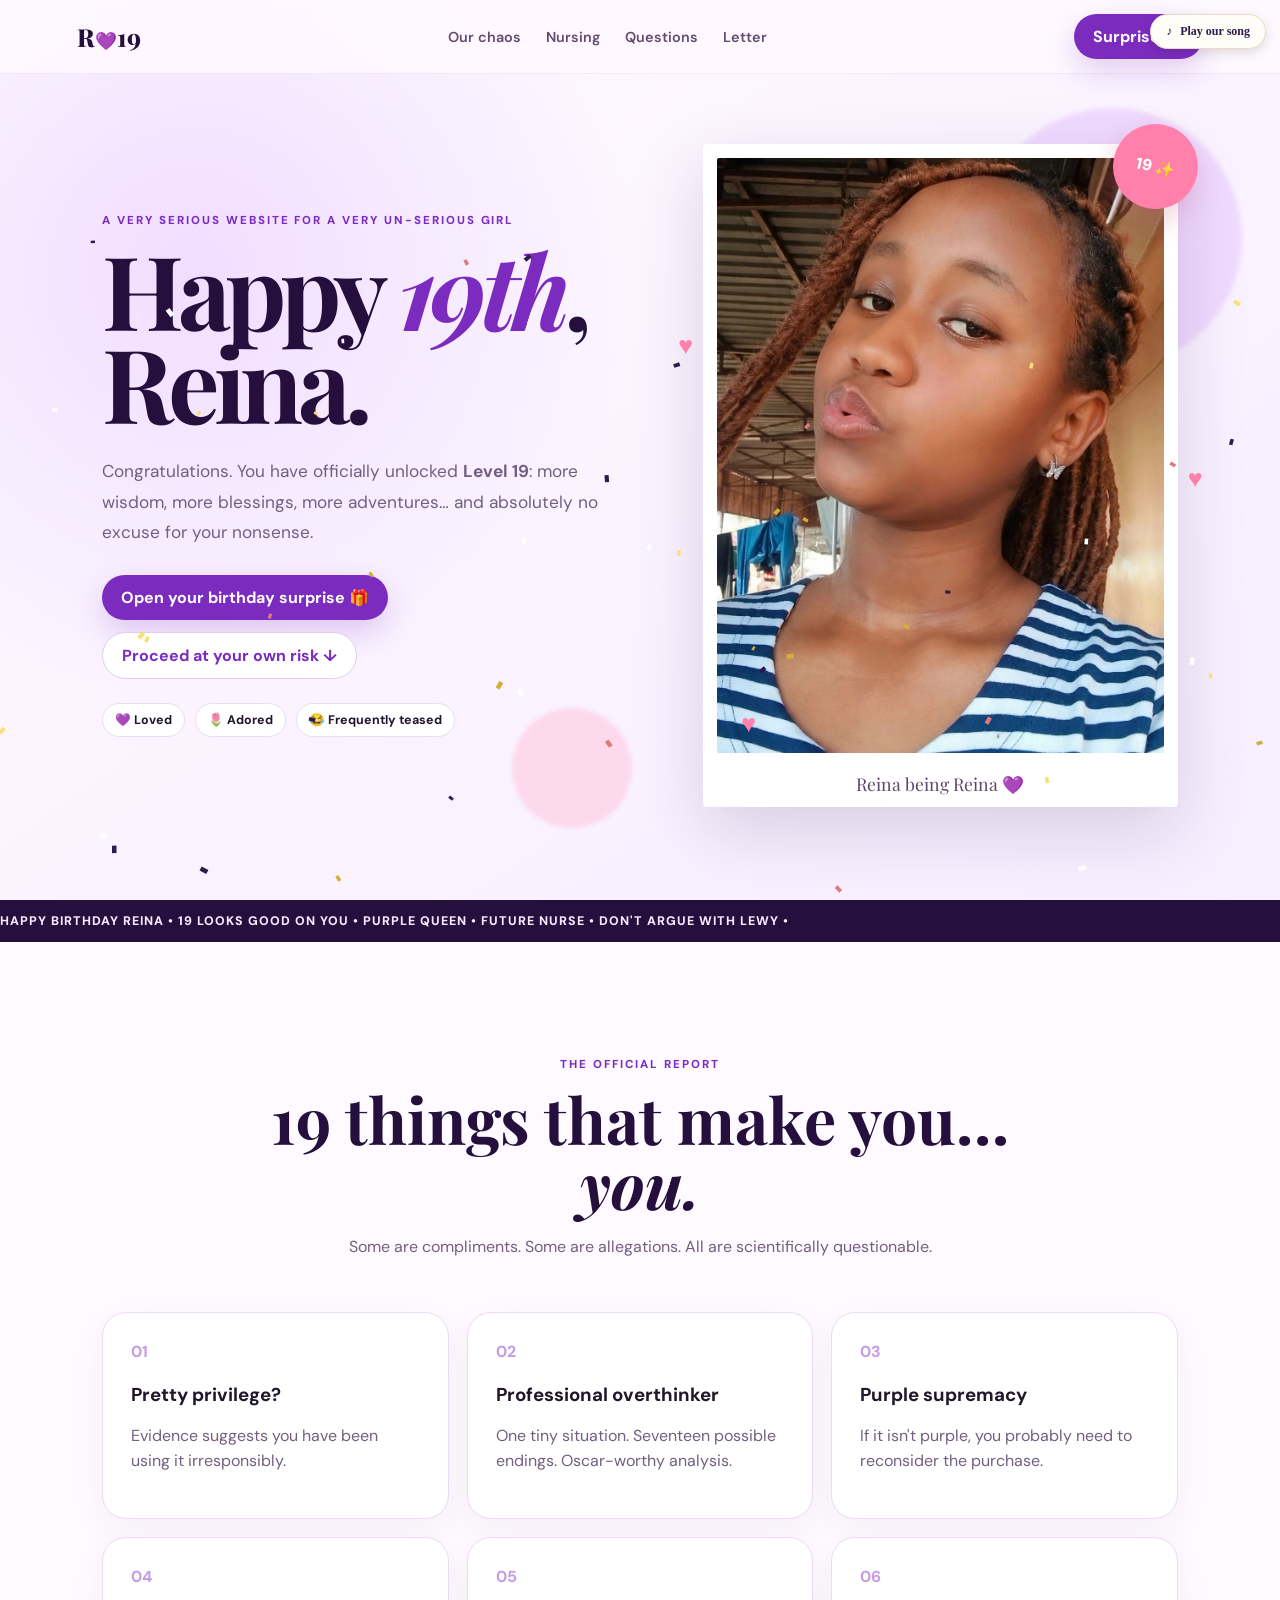
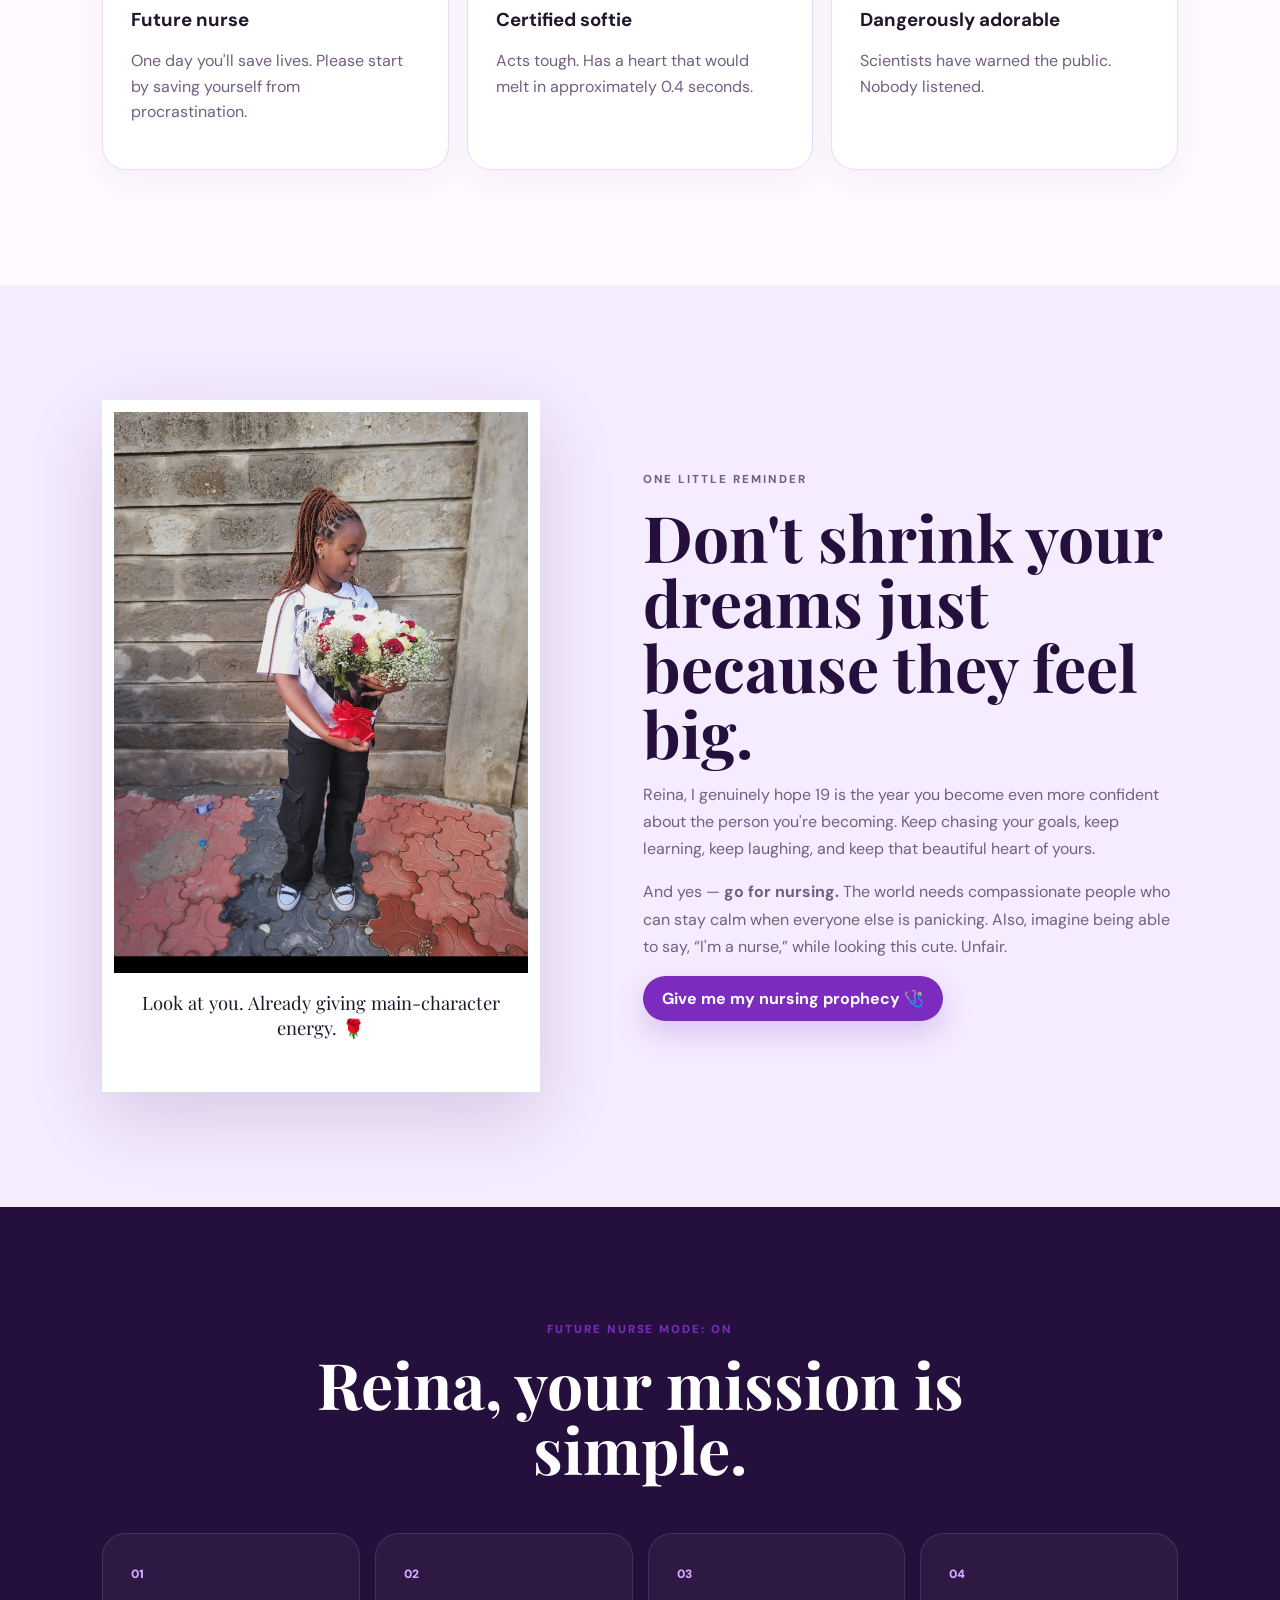
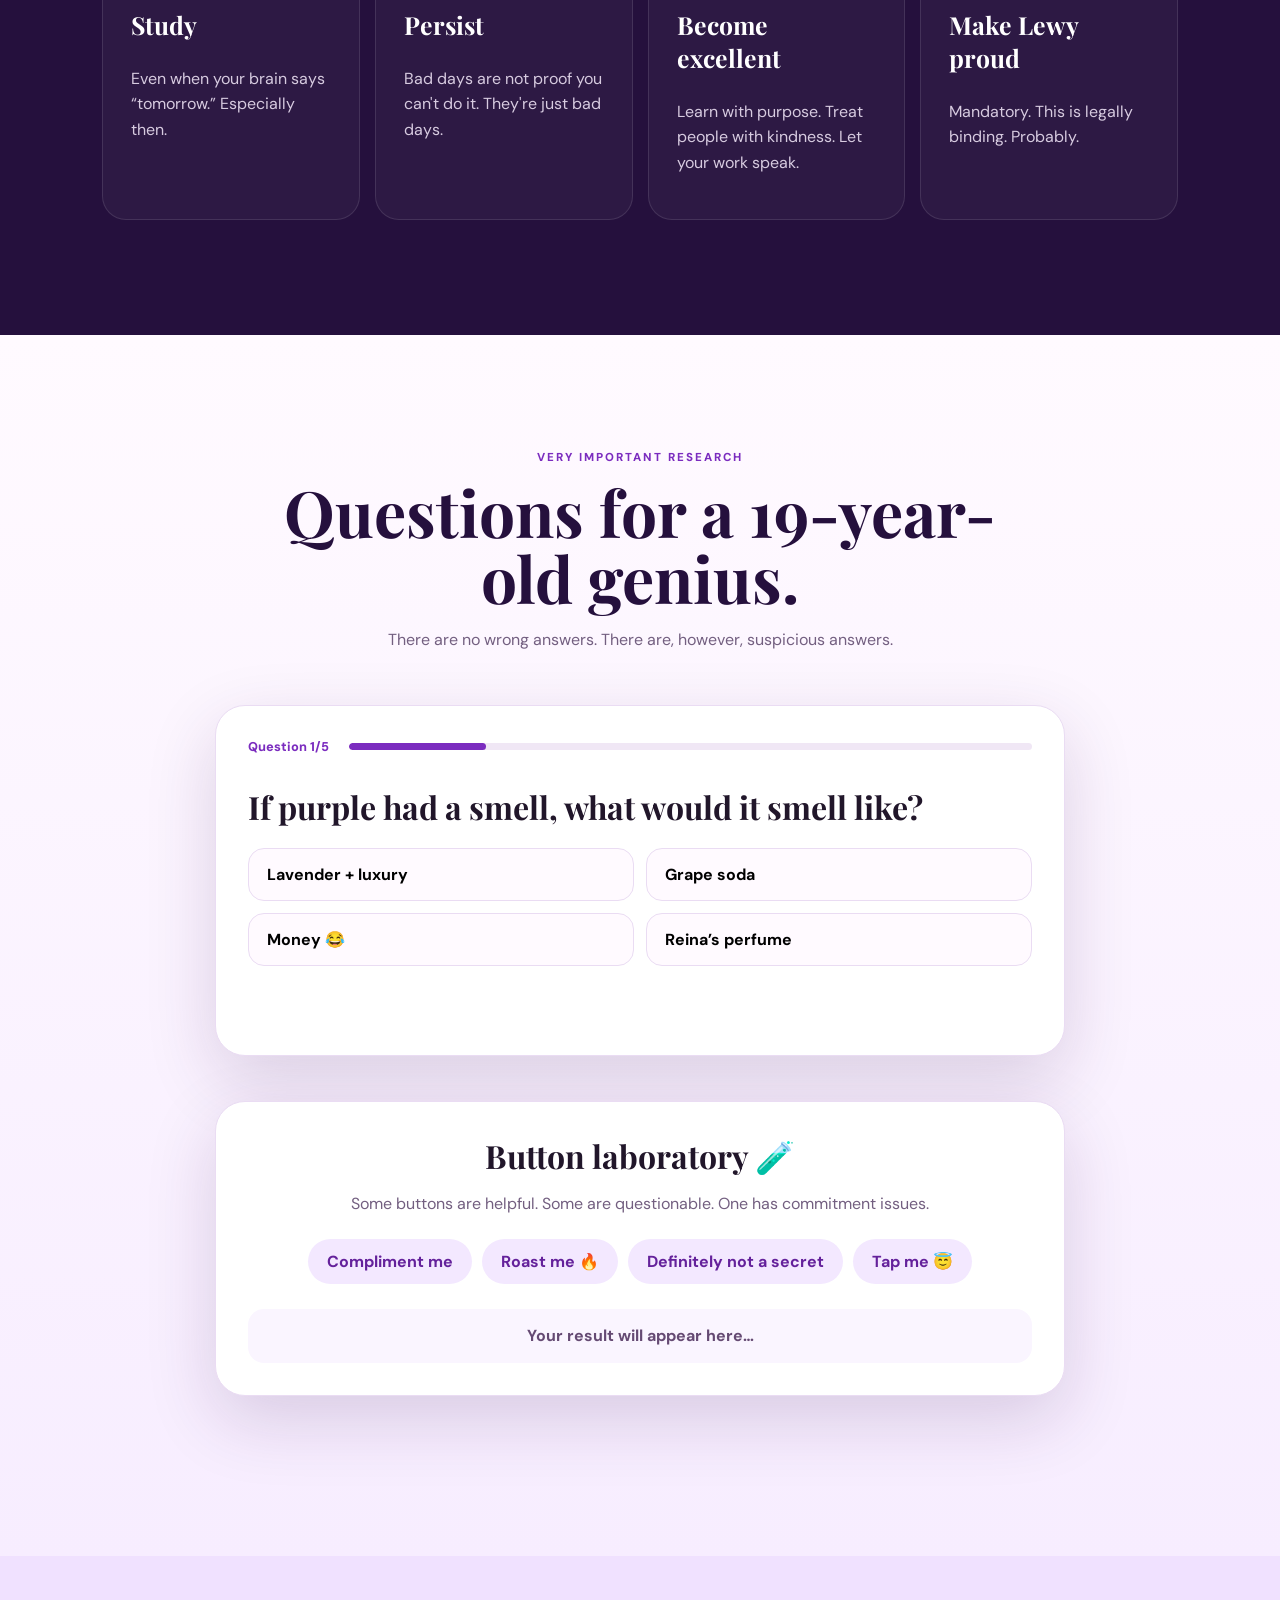
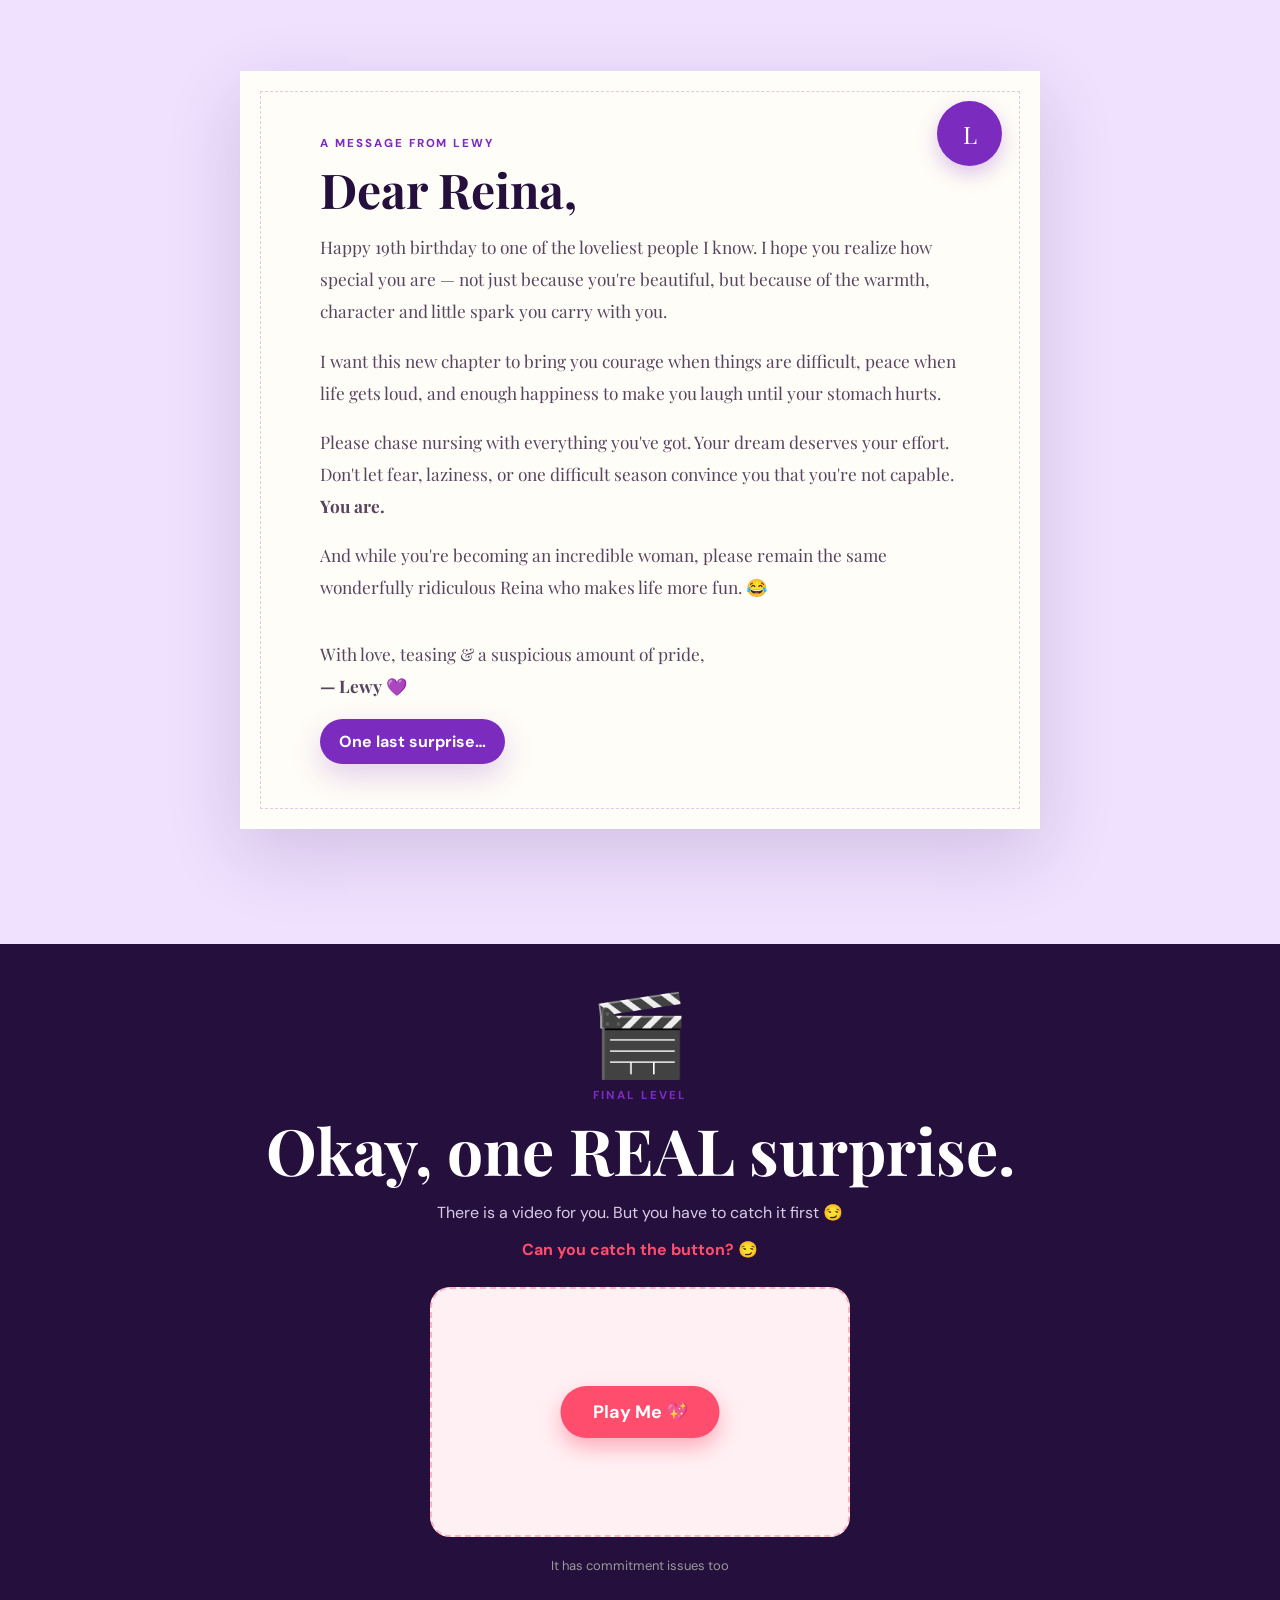
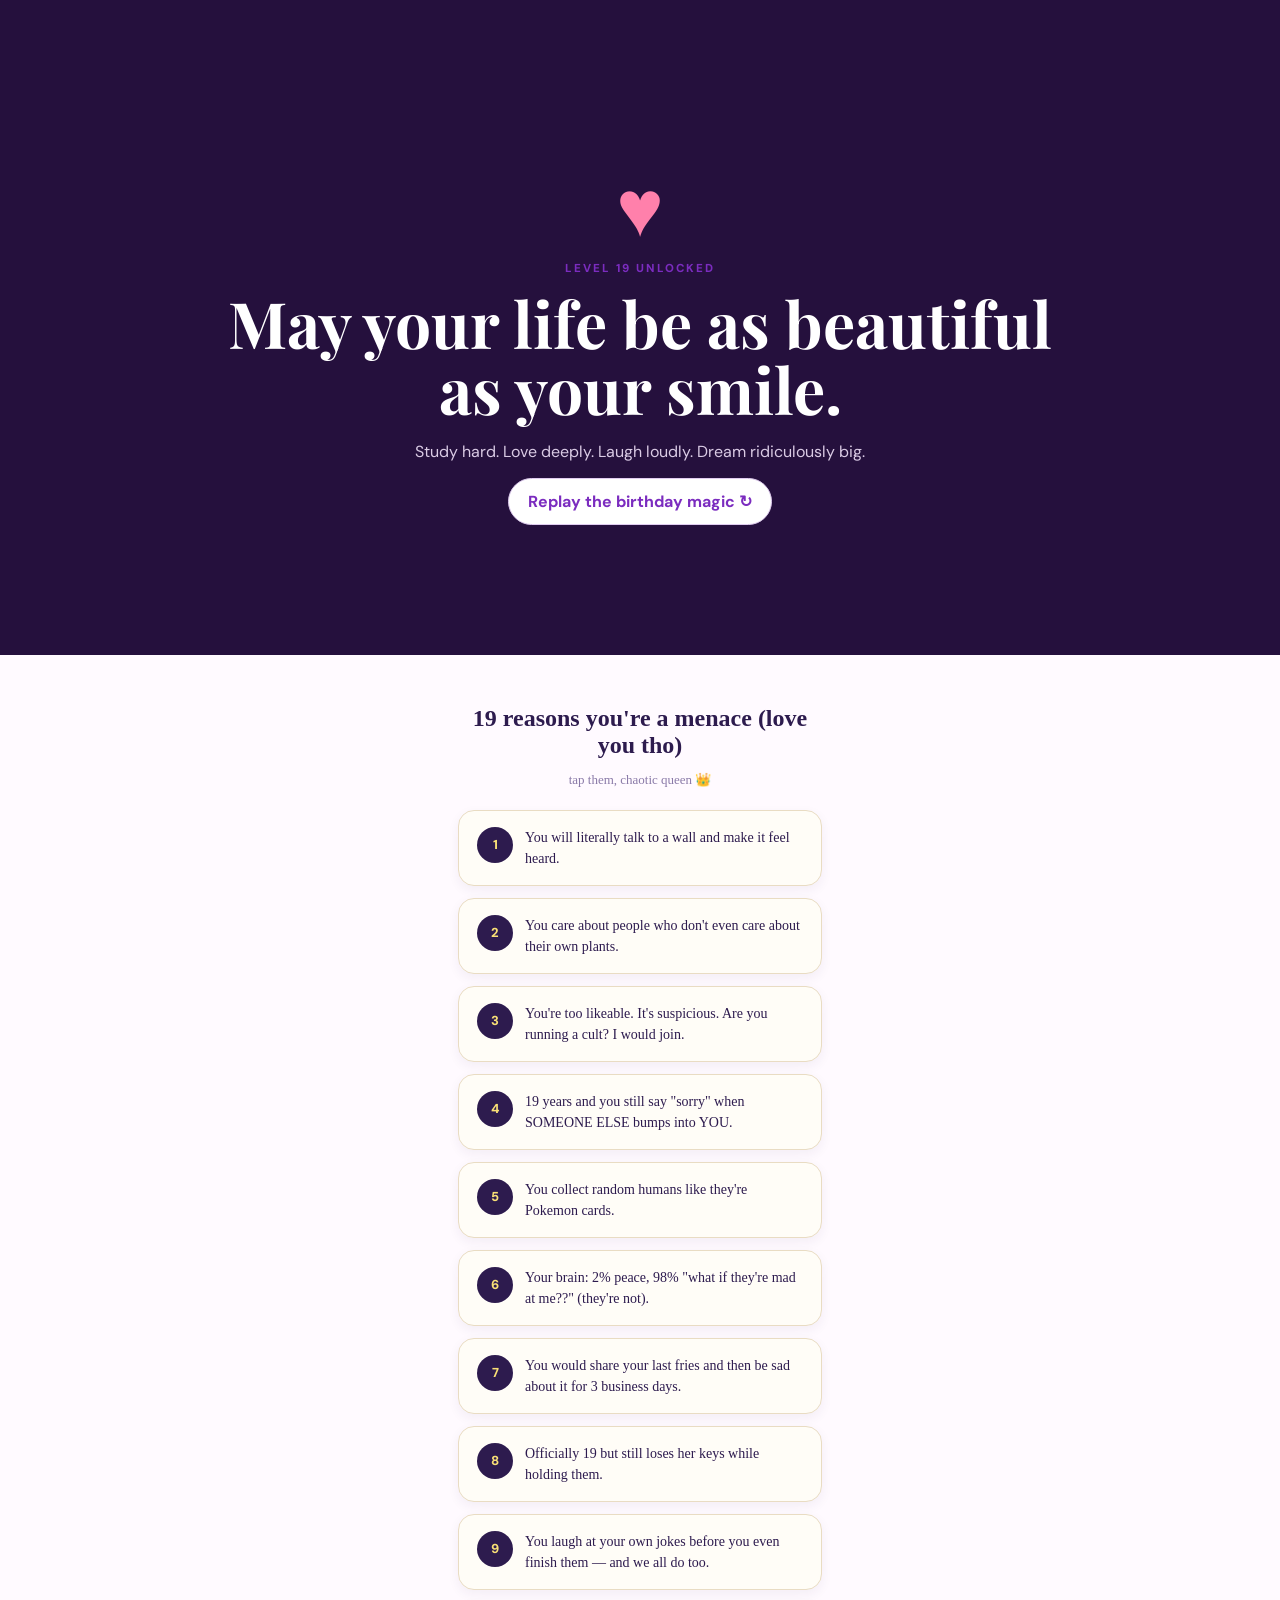
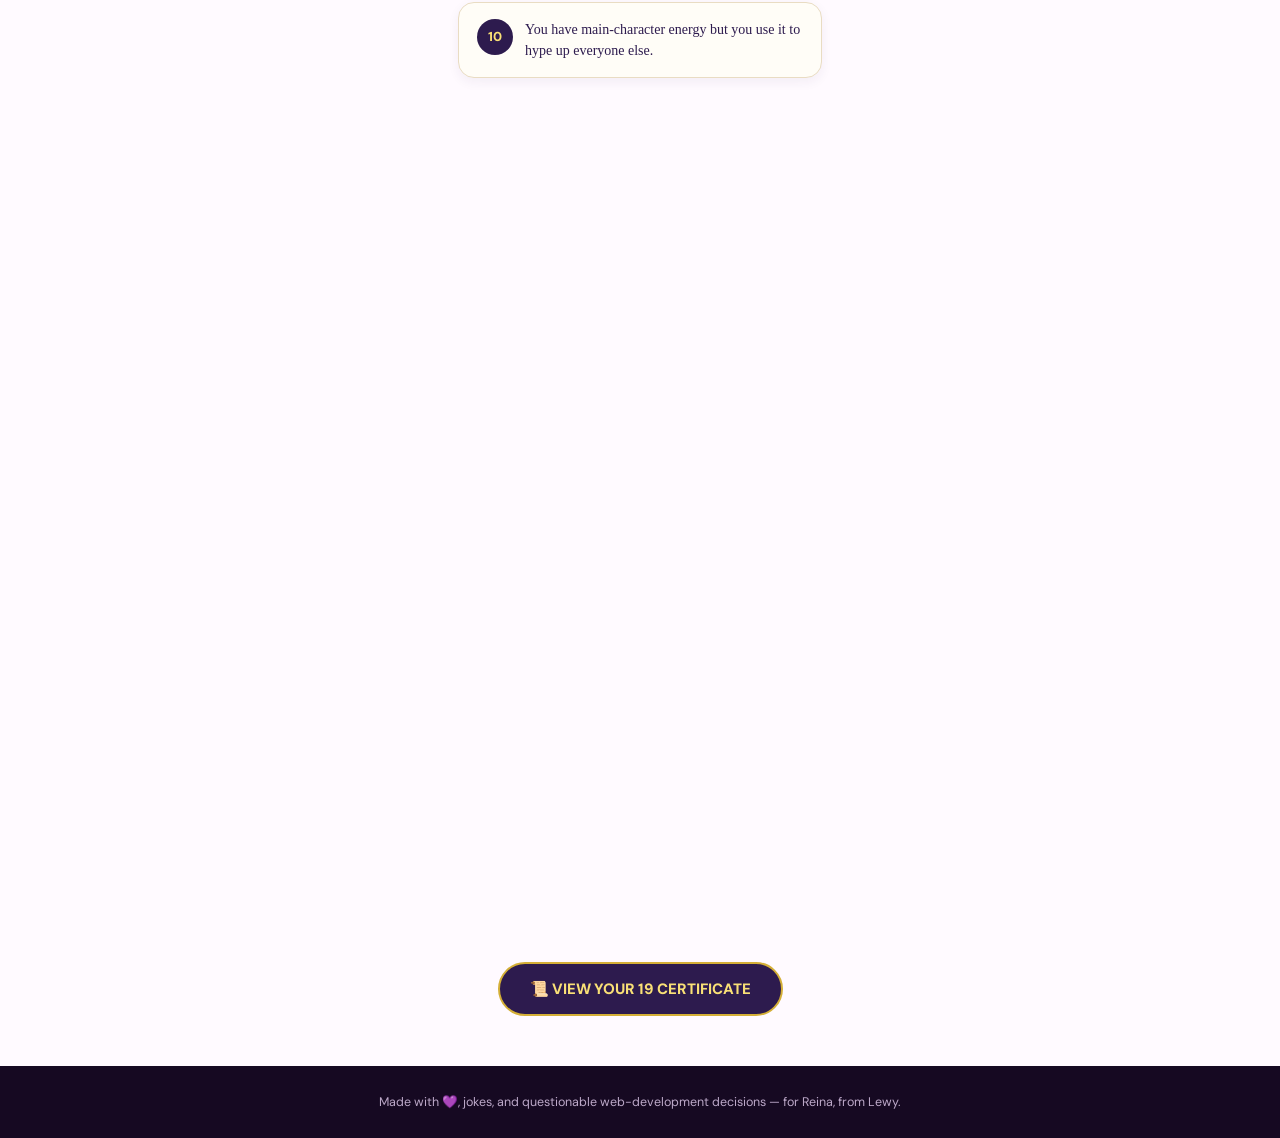
==== commit fc11e816: "use songo.mp3 as is" ====
--- a/index.html
+++ b/index.html
@@ -22,6 +22,28 @@
   </style>
 </head>
 <body>
+
+<!-- MY SONG -->
+<style>
+#music-float{position:fixed; top:14px; right:14px; z-index:9998; background:#fffdf7; border:1px solid #e9dcc3; border-radius:100px; padding:9px 15px; display:flex; align-items:center; gap:8px; box-shadow:0 4px 12px rgba(0,0,0,0.12); cursor:pointer; font-family:Georgia,serif; font-size:12px; color:#2d1b4e; font-weight:800;}
+#music-float.playing{ background:#2d1b4e; color:#f9e076; border-color:#d4af37;}
+</style>
+<div id="music-float"><span id="music-icon">♪</span> <span id="music-text">Play our song</span></div>
+<audio id="bg-audio" loop><source src="./songo.mp3" type="audio/mpeg"></audio>
+<script>
+const audio=document.getElementById('bg-audio');
+const btn=document.getElementById('music-float');
+const icon=document.getElementById('music-icon');
+const txt=document.getElementById('music-text');
+let playing=false;
+btn.onclick=async()=>{
+  try{
+    if(!playing){ await audio.play(); playing=true; btn.classList.add('playing'); icon.textContent='♫'; txt.textContent='Playing'; }
+    else{ audio.pause(); playing=false; btn.classList.remove('playing'); icon.textContent='♪'; txt.textContent='Play our song'; }
+  }catch(e){ txt.textContent='Tap again'; }
+};
+</script>
+
   <div class="cursor-glow"></div>
   <div id="confetti"></div>
 
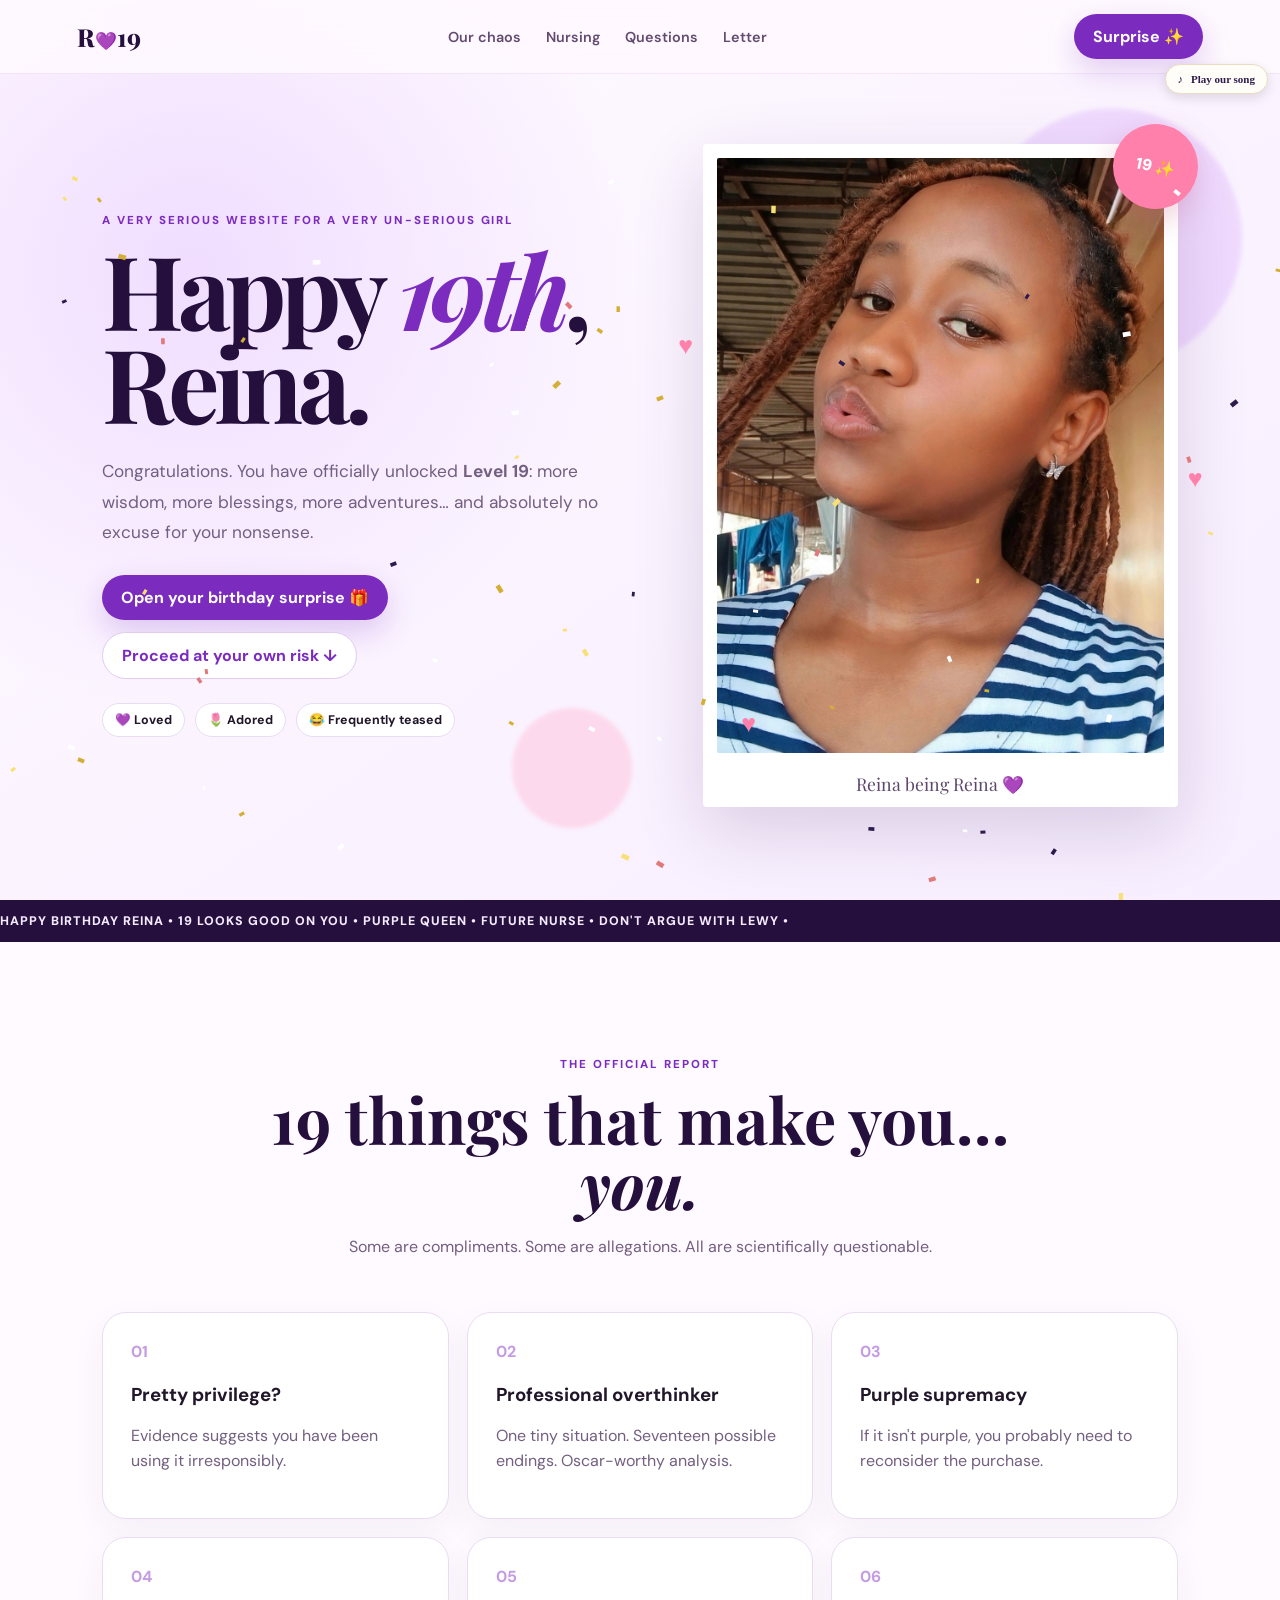
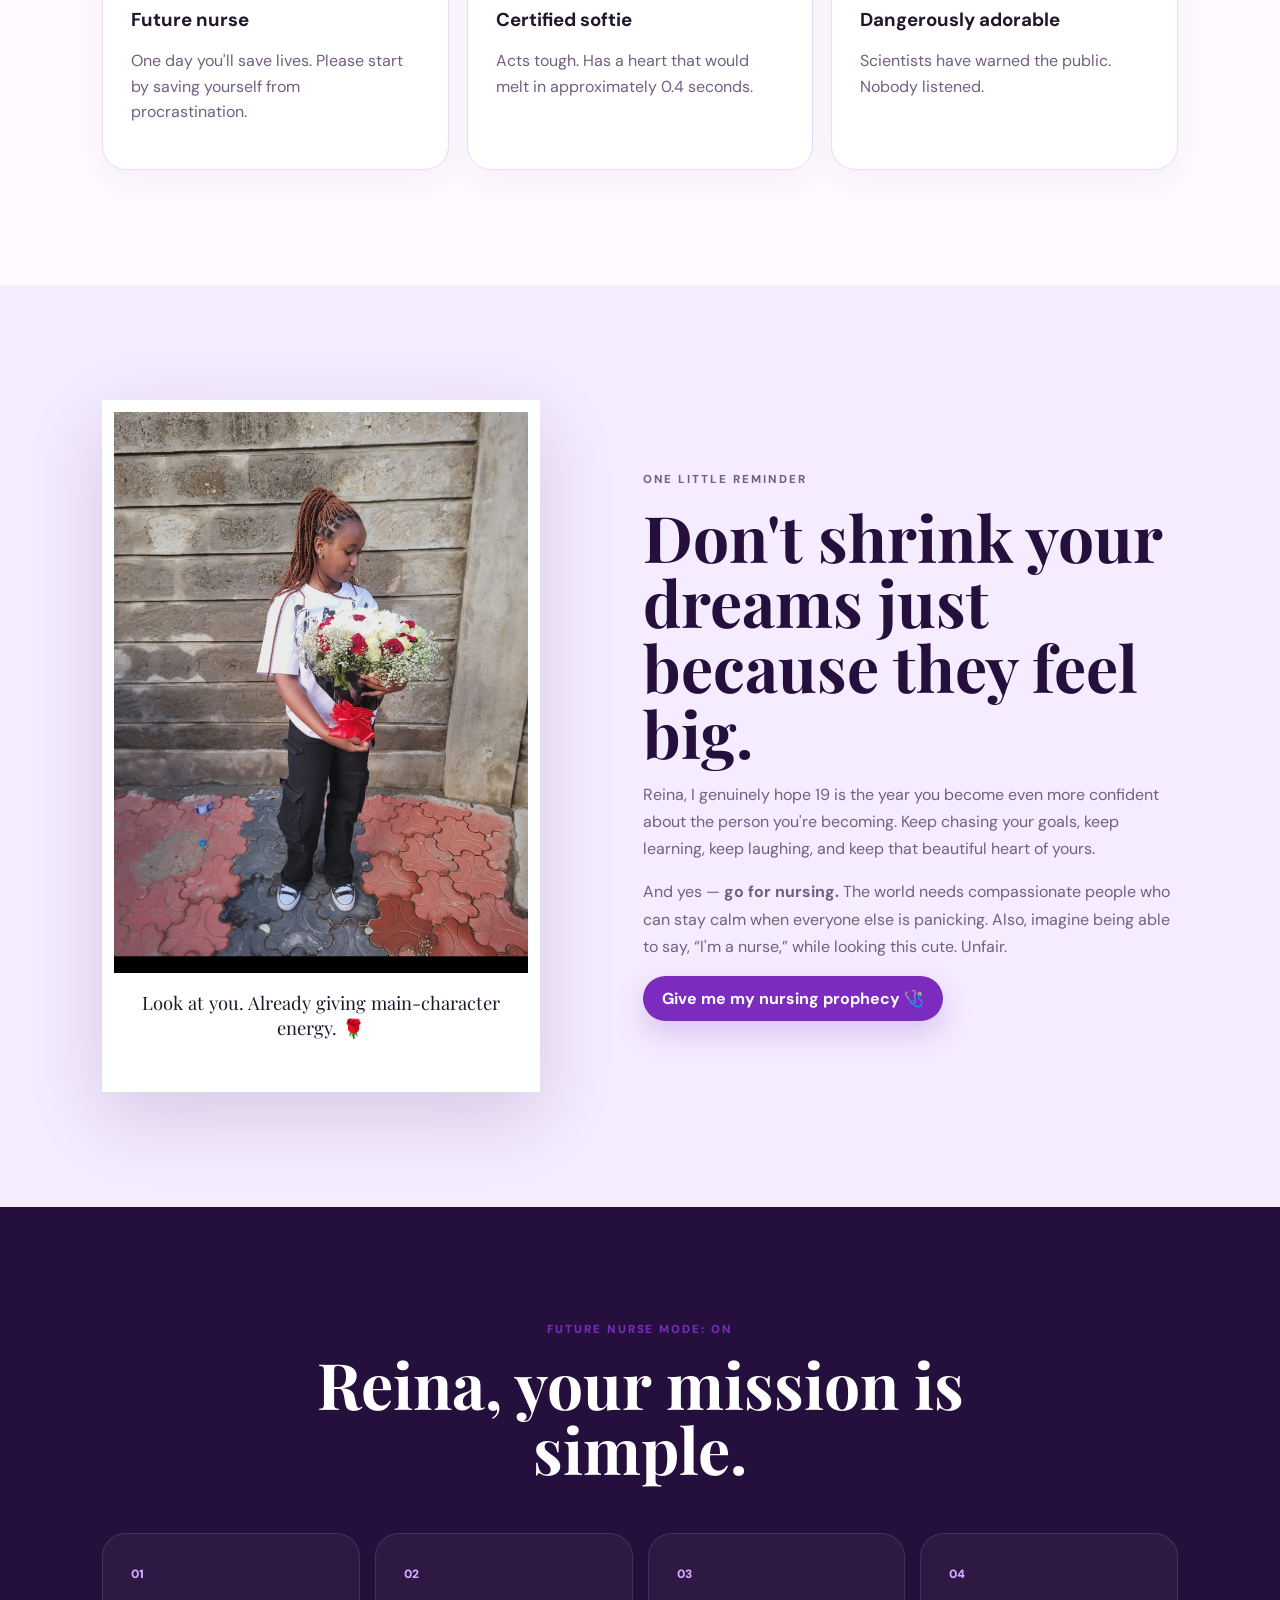
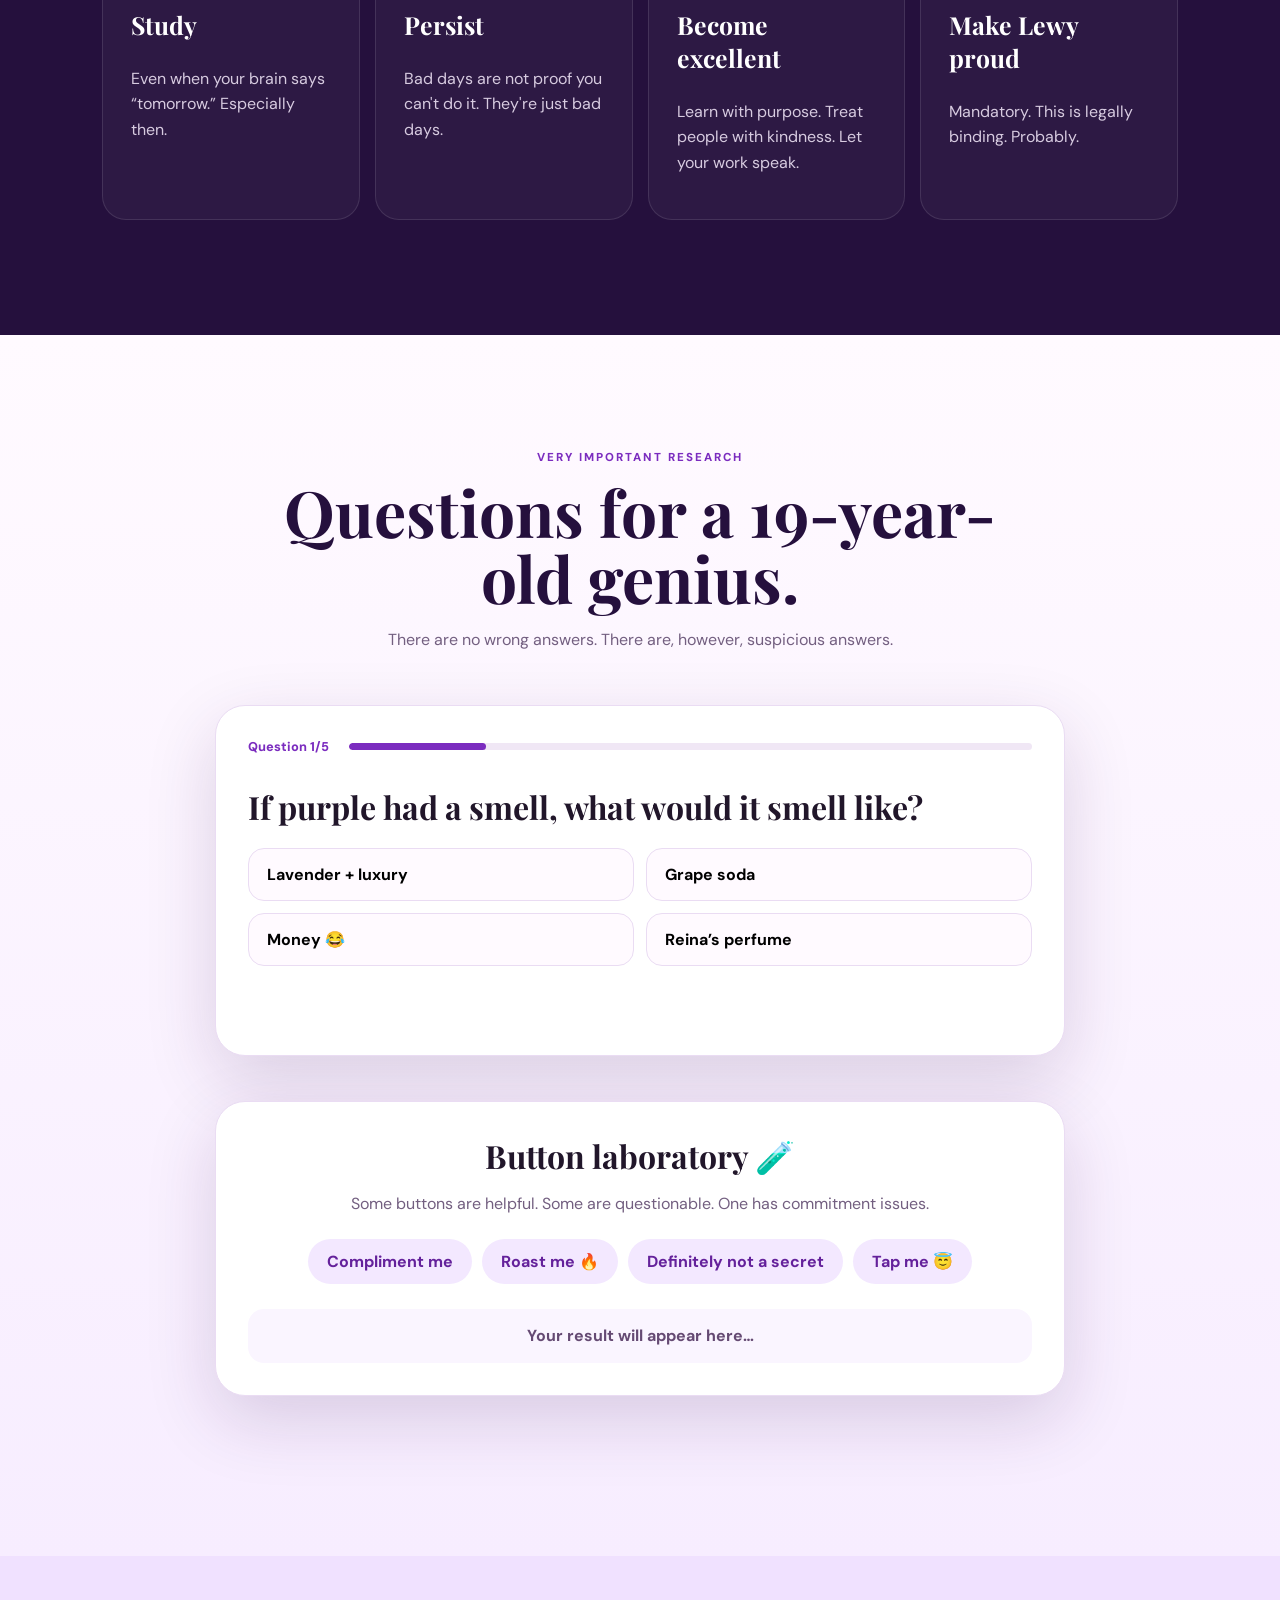
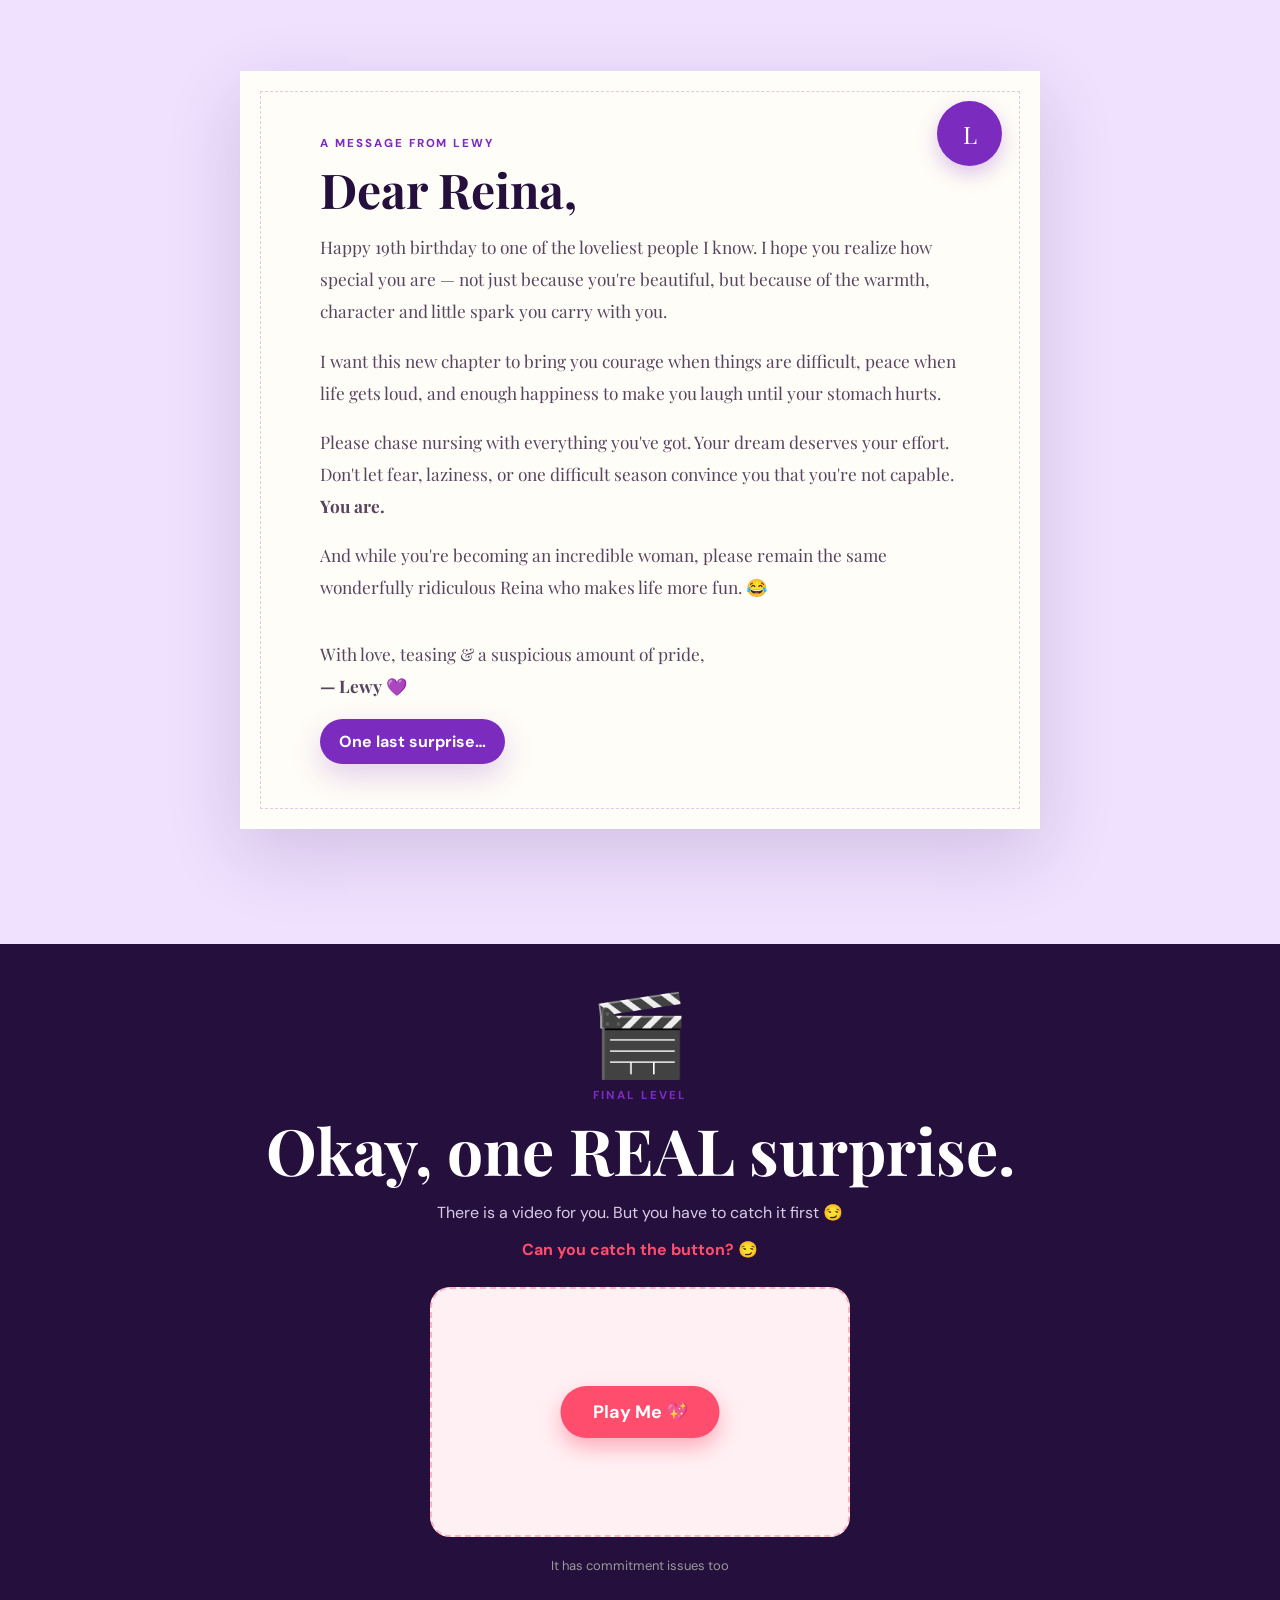
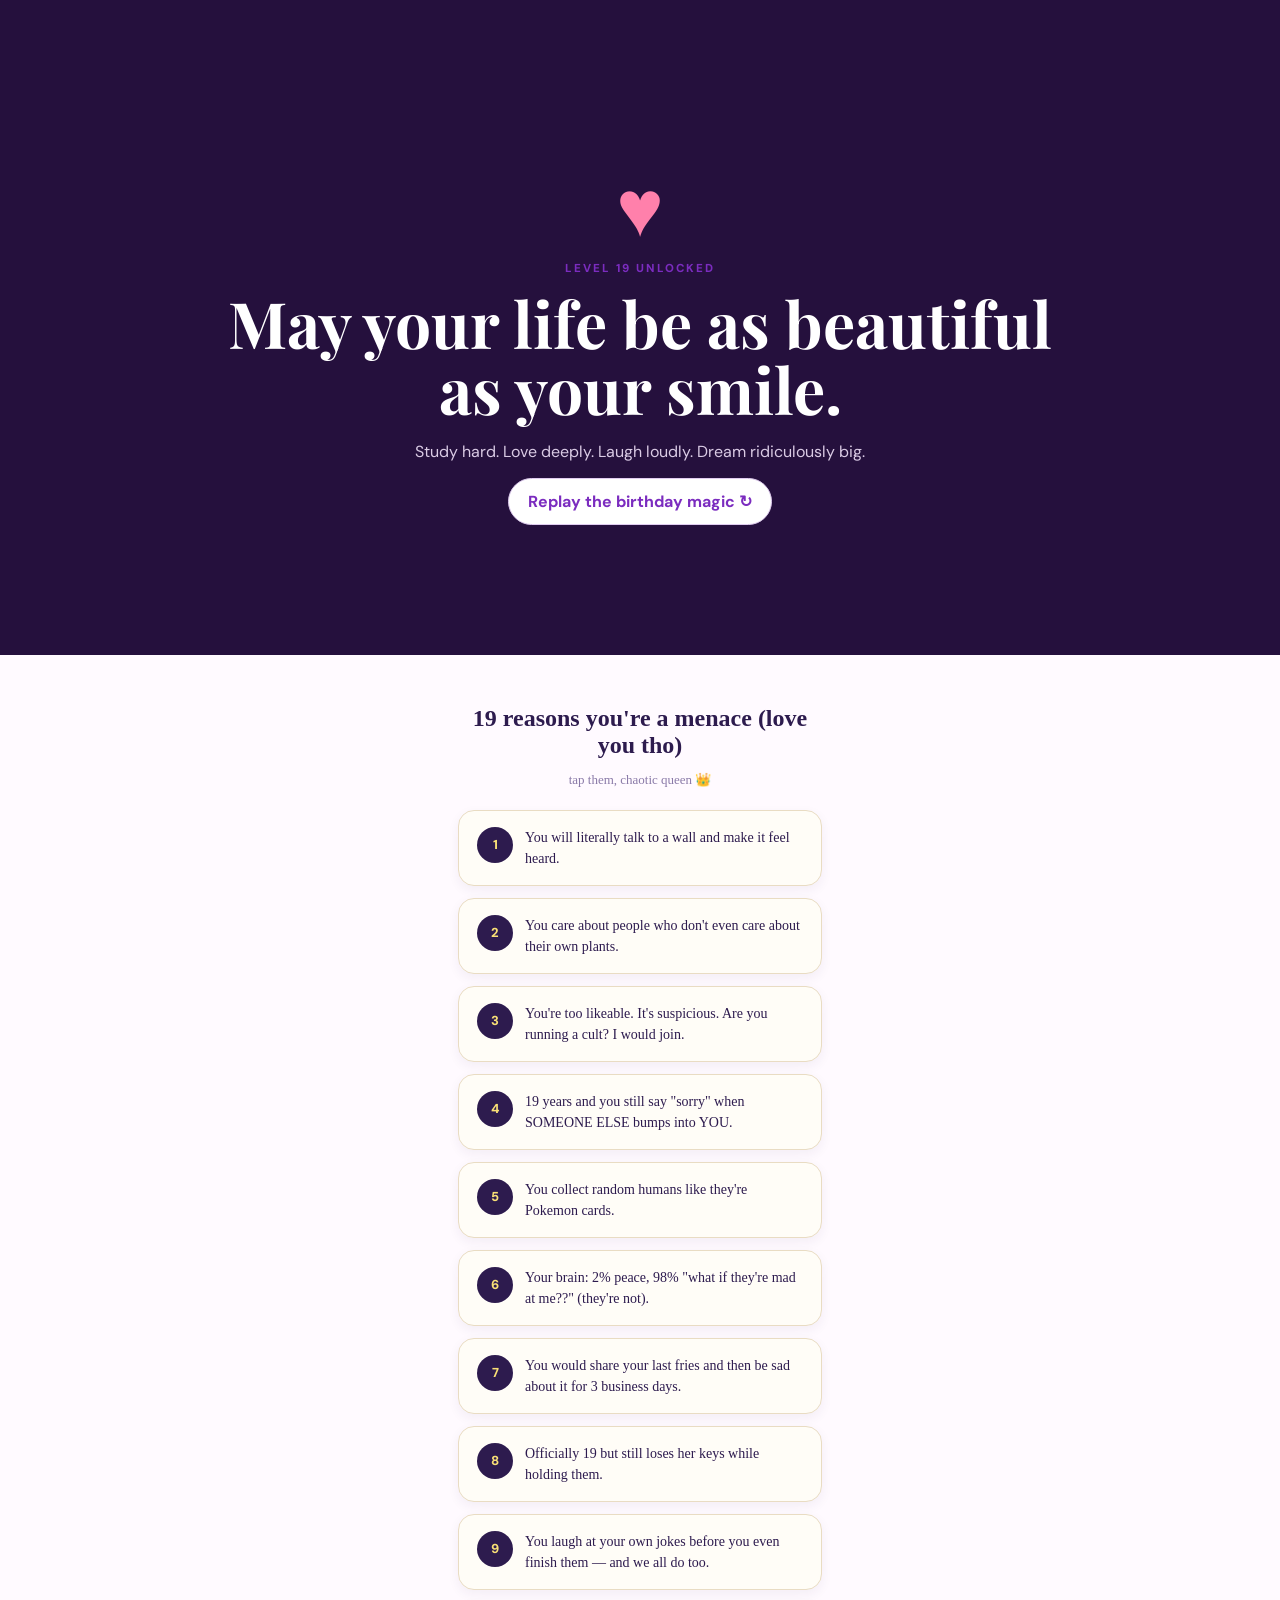
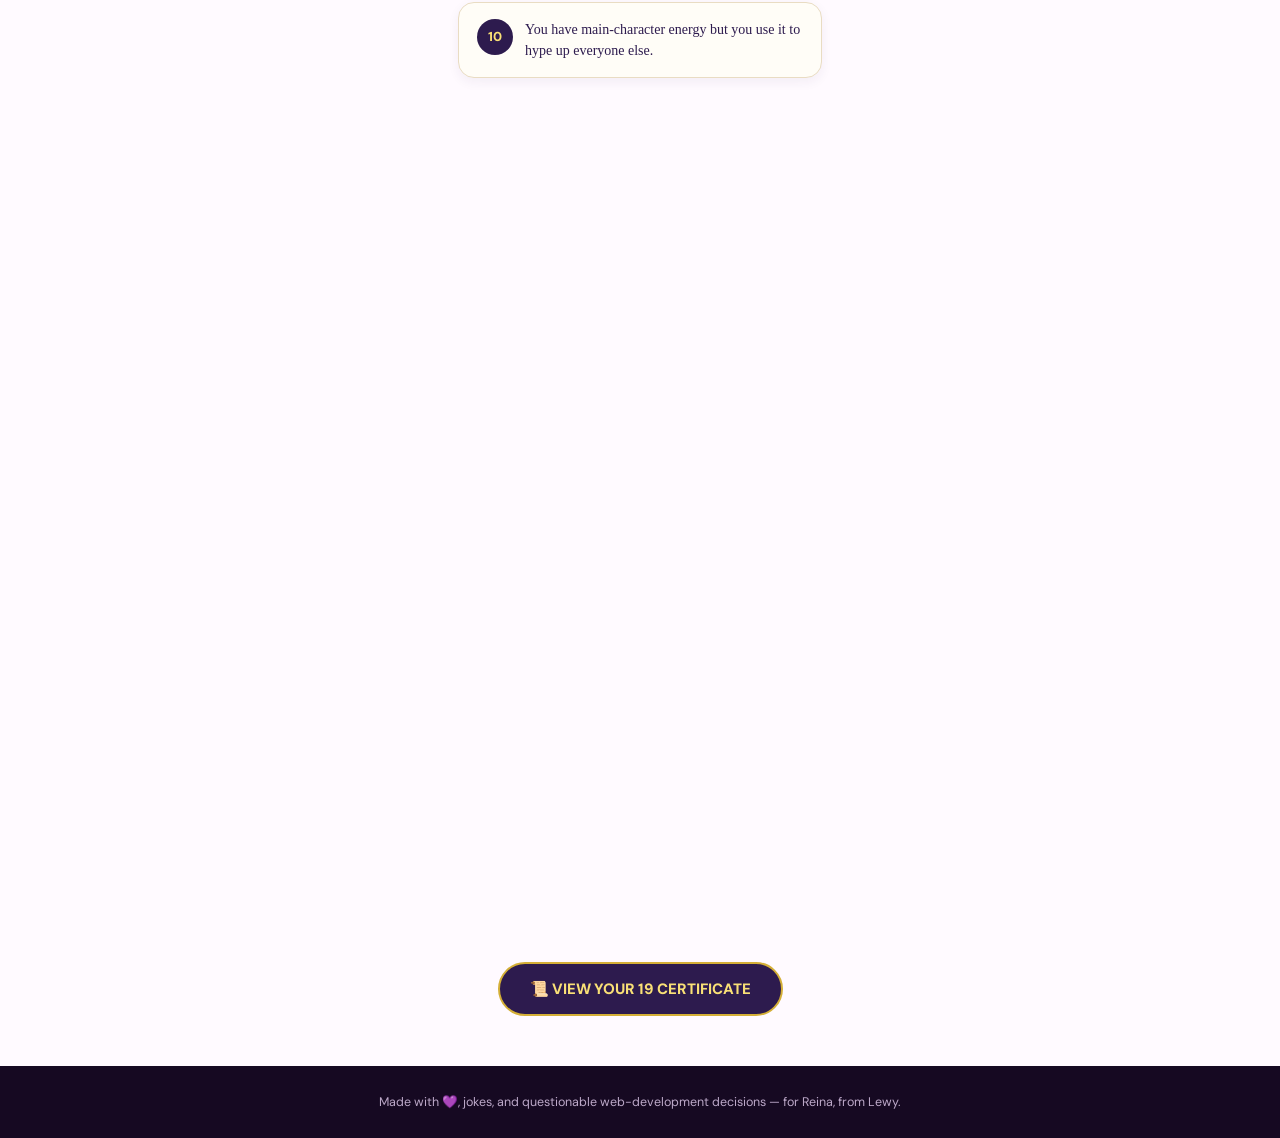
==== commit b030a691: "move music button down" ====
--- a/index.html
+++ b/index.html
@@ -25,7 +25,7 @@
 
 <!-- MY SONG -->
 <style>
-#music-float{position:fixed; top:14px; right:14px; z-index:9998; background:#fffdf7; border:1px solid #e9dcc3; border-radius:100px; padding:9px 15px; display:flex; align-items:center; gap:8px; box-shadow:0 4px 12px rgba(0,0,0,0.12); cursor:pointer; font-family:Georgia,serif; font-size:12px; color:#2d1b4e; font-weight:800;}
+#music-float{position:fixed; top:64px; right:12px; z-index:9998; background:#fffdf7; border:1px solid #e9dcc3; border-radius:100px; padding:8px 12px; display:flex; align-items:center; gap:8px; box-shadow:0 4px 12px rgba(0,0,0,0.12); cursor:pointer; font-family:Georgia,serif; font-size:11px; color:#2d1b4e; font-weight:800;}
 #music-float.playing{ background:#2d1b4e; color:#f9e076; border-color:#d4af37;}
 </style>
 <div id="music-float"><span id="music-icon">♪</span> <span id="music-text">Play our song</span></div>
@@ -407,15 +407,15 @@
     <div style="position:absolute; bottom:8px; right:8px; width:26px; height:26px; border-bottom:2px solid #d4af37; border-right:2px solid #d4af37;"></div>
     <h2 style="font-family:Georgia,serif; font-size:18px; color:#2d1b4e; margin:0; font-weight:400;">Certificate of</h2>
     <h2 style="font-family:Georgia,serif; font-size:22px; color:#2d1b4e; margin:2px 0 12px; font-style:italic; font-weight:700;">Officially Being 19</h2>
-    <div style="color:#d4af37; font-size:12px; margin:12px 0;">✦ ─── ✦ ─── ✦</div>
+    <div style="color:#d4af37; font-size:11px; margin:12px 0;">✦ ─── ✦ ─── ✦</div>
     <h1 style="font-family:cursive; font-size:46px; color:#e07a7a; margin:10px 0;">Reina</h1>
-    <div style="color:#d4af37; font-size:12px; margin:12px 0;">✦ ─── ✦ ─── ✦</div>
+    <div style="color:#d4af37; font-size:11px; margin:12px 0;">✦ ─── ✦ ─── ✦</div>
     <p style="font-family:Georgia,serif; font-size:13.5px; color:#2d1b4e; line-height:1.6; max-width:280px; margin:0 auto;">This certifies that the above named person has successfully completed nineteen years of talking to strangers, over-caring about everyone around her, and being far too likeable for her own good.</p>
     <p style="font-family:Georgia,serif; font-size:13px; color:#5a3d8a; font-style:italic; margin:18px 0;">...proud in the best possible way.</p>
     <div style="height:1px; background:#d4af37; margin:18px 0; opacity:0.5;"></div>
-    <div style="display:flex; justify-content:space-between; margin-top:14px;"><div style="text-align:left; font-family:Georgia,serif; font-size:12px; color:#2d1b4e;">Issued:<br>today, obviously</div><div style="font-family:cursive; font-size:26px; transform:rotate(-4deg);">Lewy</div></div>
+    <div style="display:flex; justify-content:space-between; margin-top:14px;"><div style="text-align:left; font-family:Georgia,serif; font-size:11px; color:#2d1b4e;">Issued:<br>today, obviously</div><div style="font-family:cursive; font-size:26px; transform:rotate(-4deg);">Lewy</div></div>
   </div>
-  <button id="closeCert" style="margin-top:20px; background:white; color:#2d1b4e; border:none; padding:12px 32px; border-radius:100px; font-weight:800; font-size:12px; cursor:pointer;">CLOSE ✕</button>
+  <button id="closeCert" style="margin-top:20px; background:white; color:#2d1b4e; border:none; padding:12px 32px; border-radius:100px; font-weight:800; font-size:11px; cursor:pointer;">CLOSE ✕</button>
 </div>
 <script>
 document.getElementById('certBtn').onclick=()=>{document.getElementById('certModal').style.display='flex';};
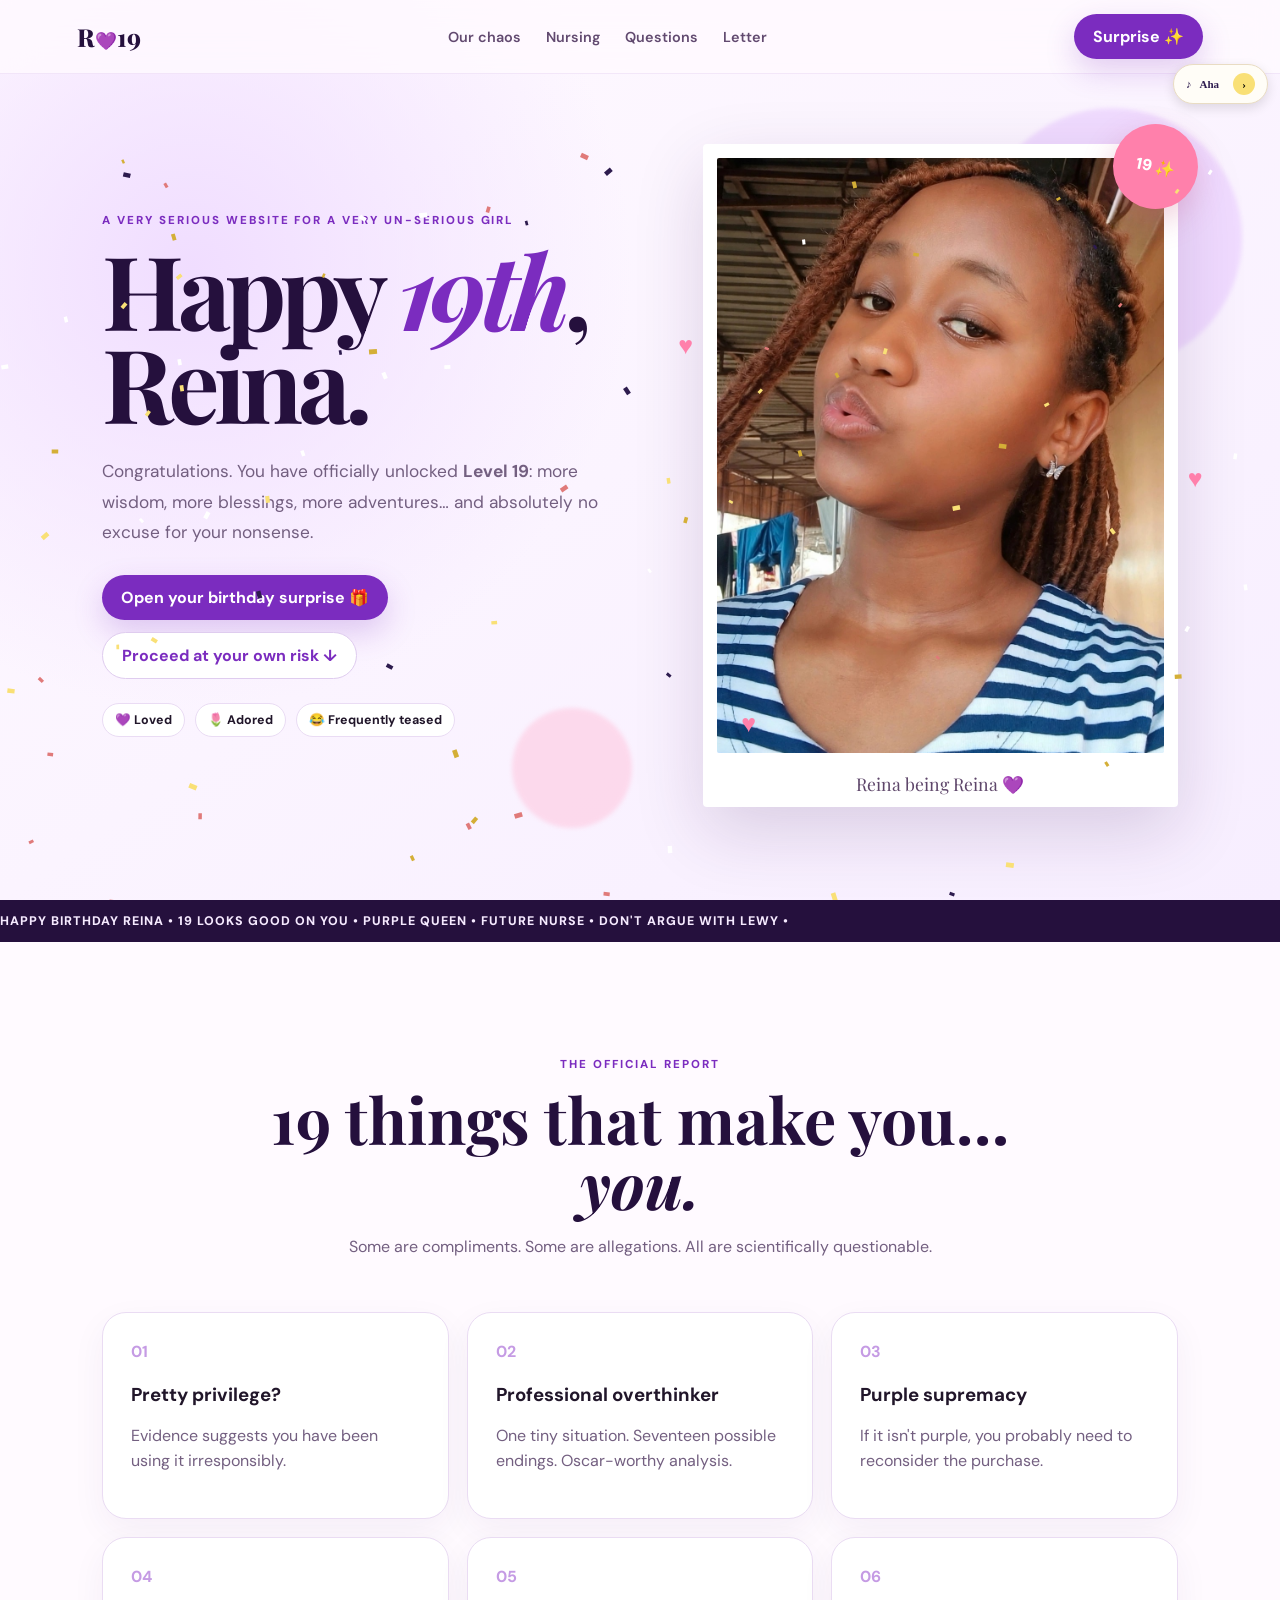
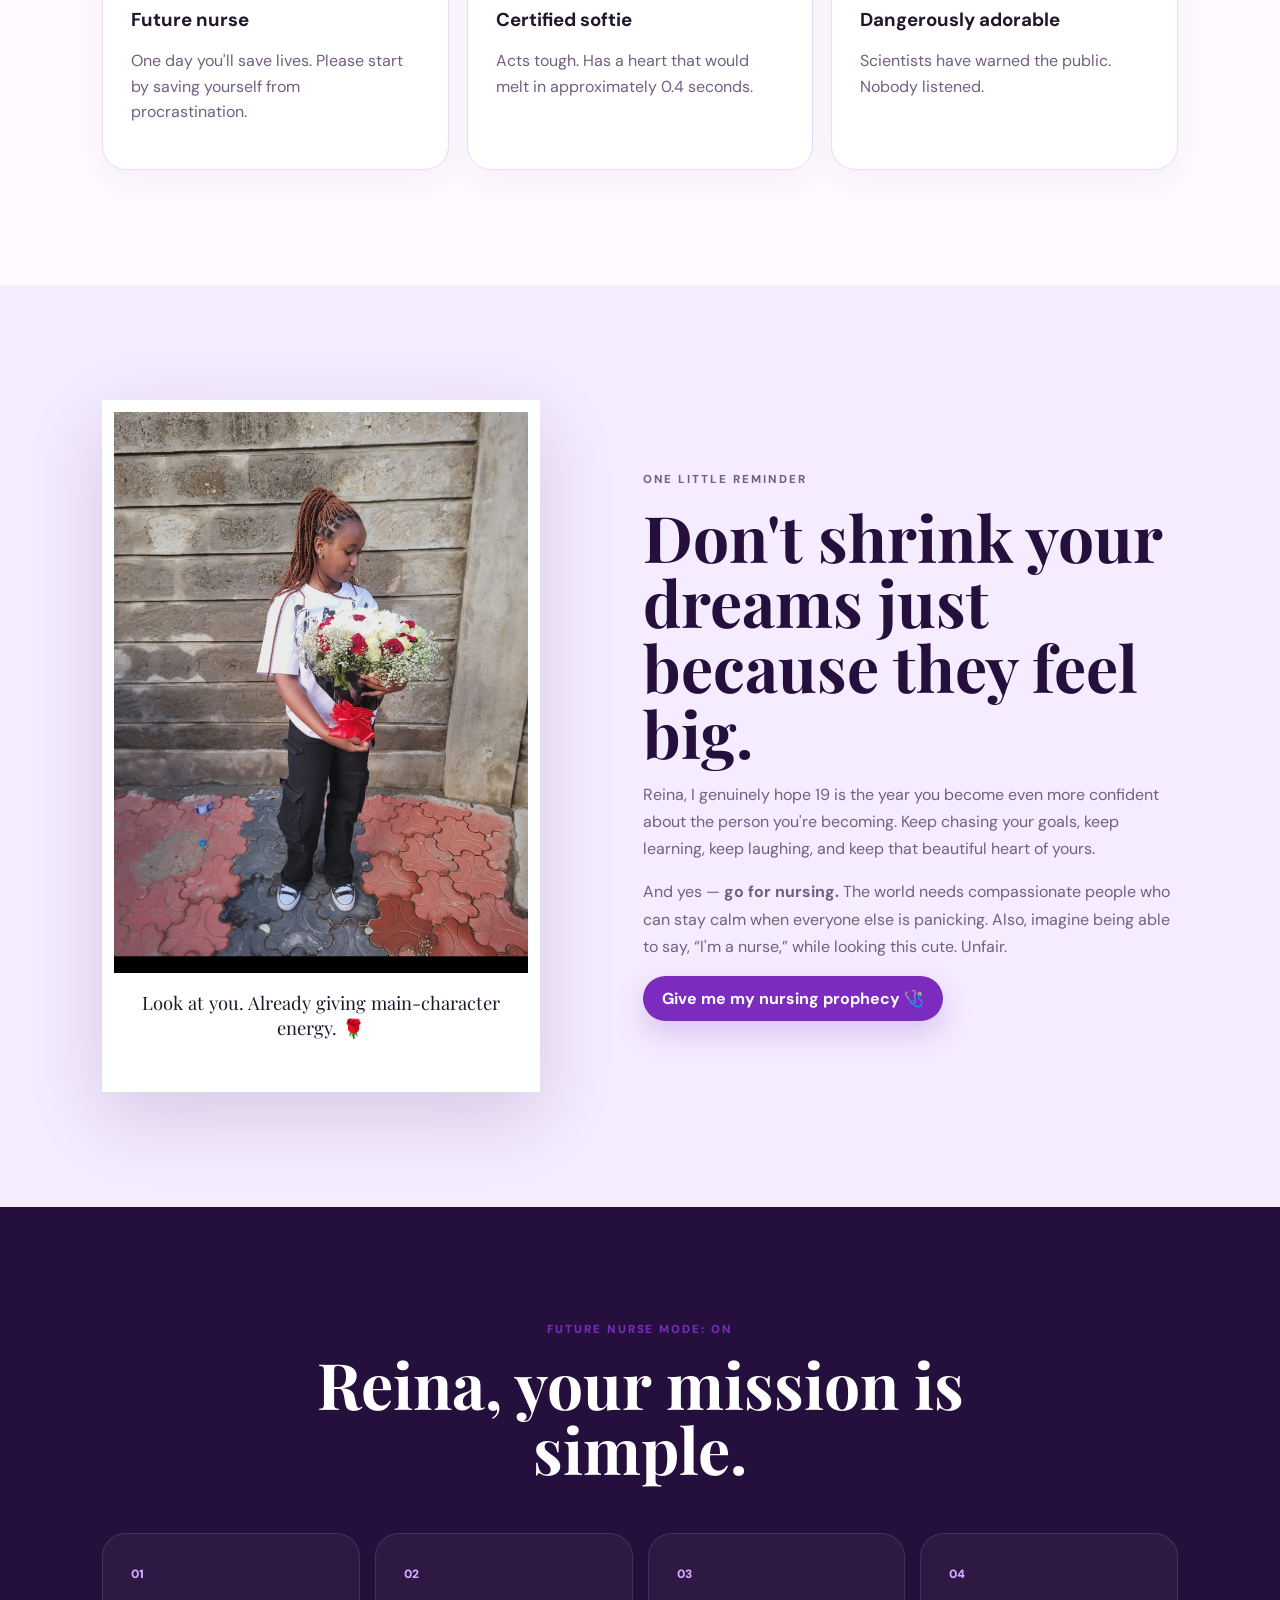
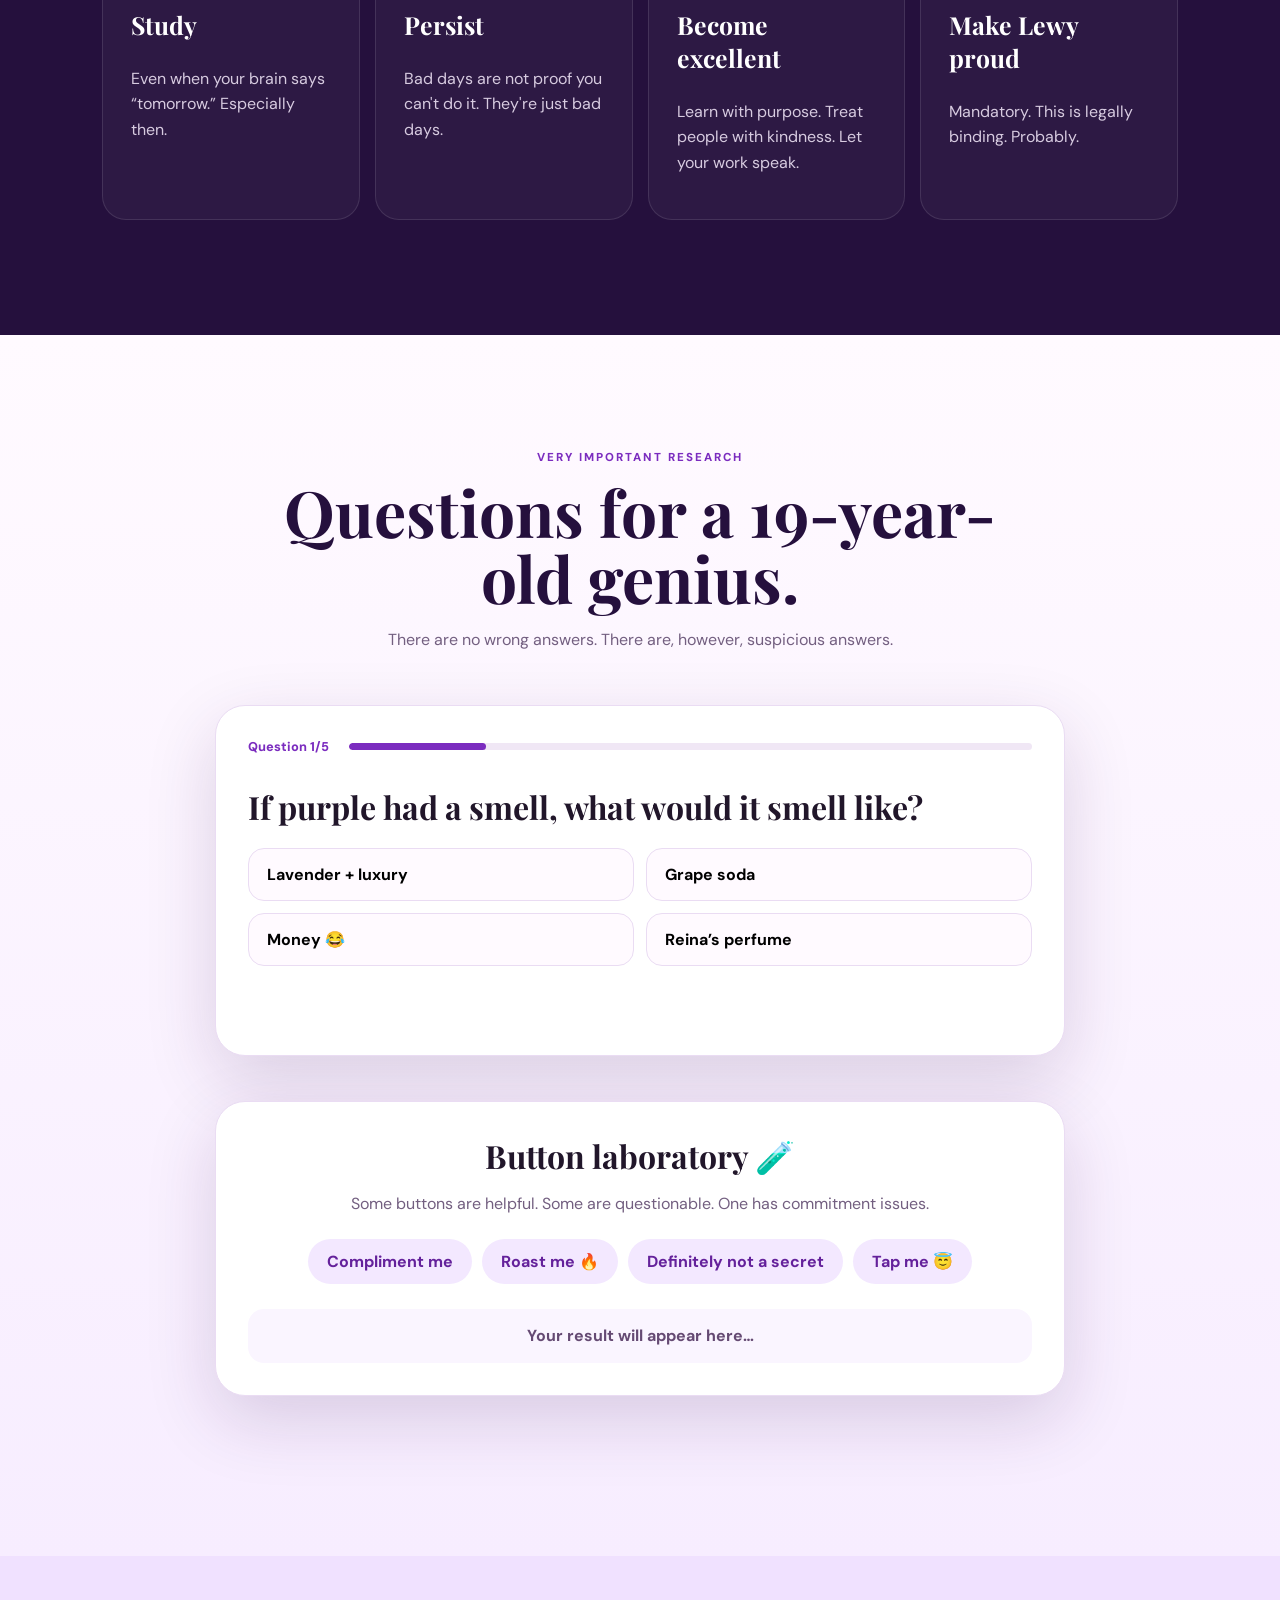
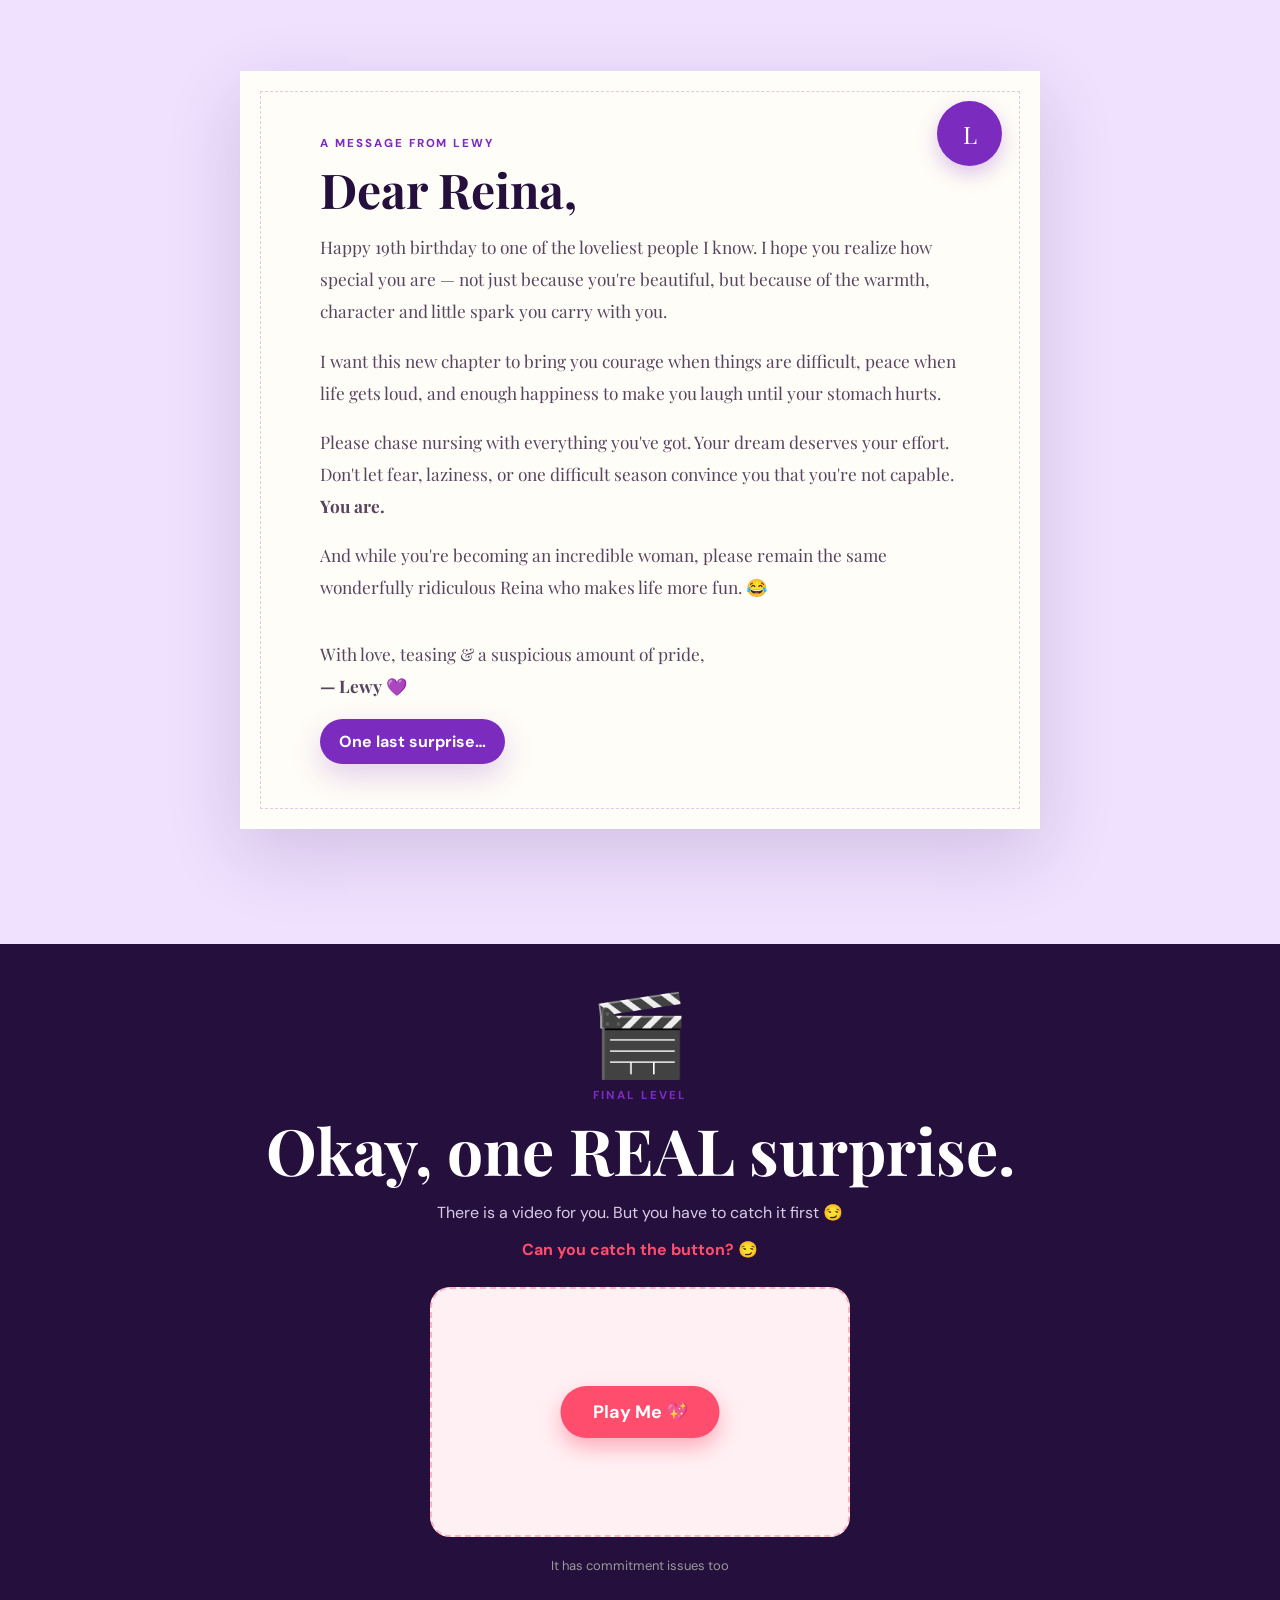
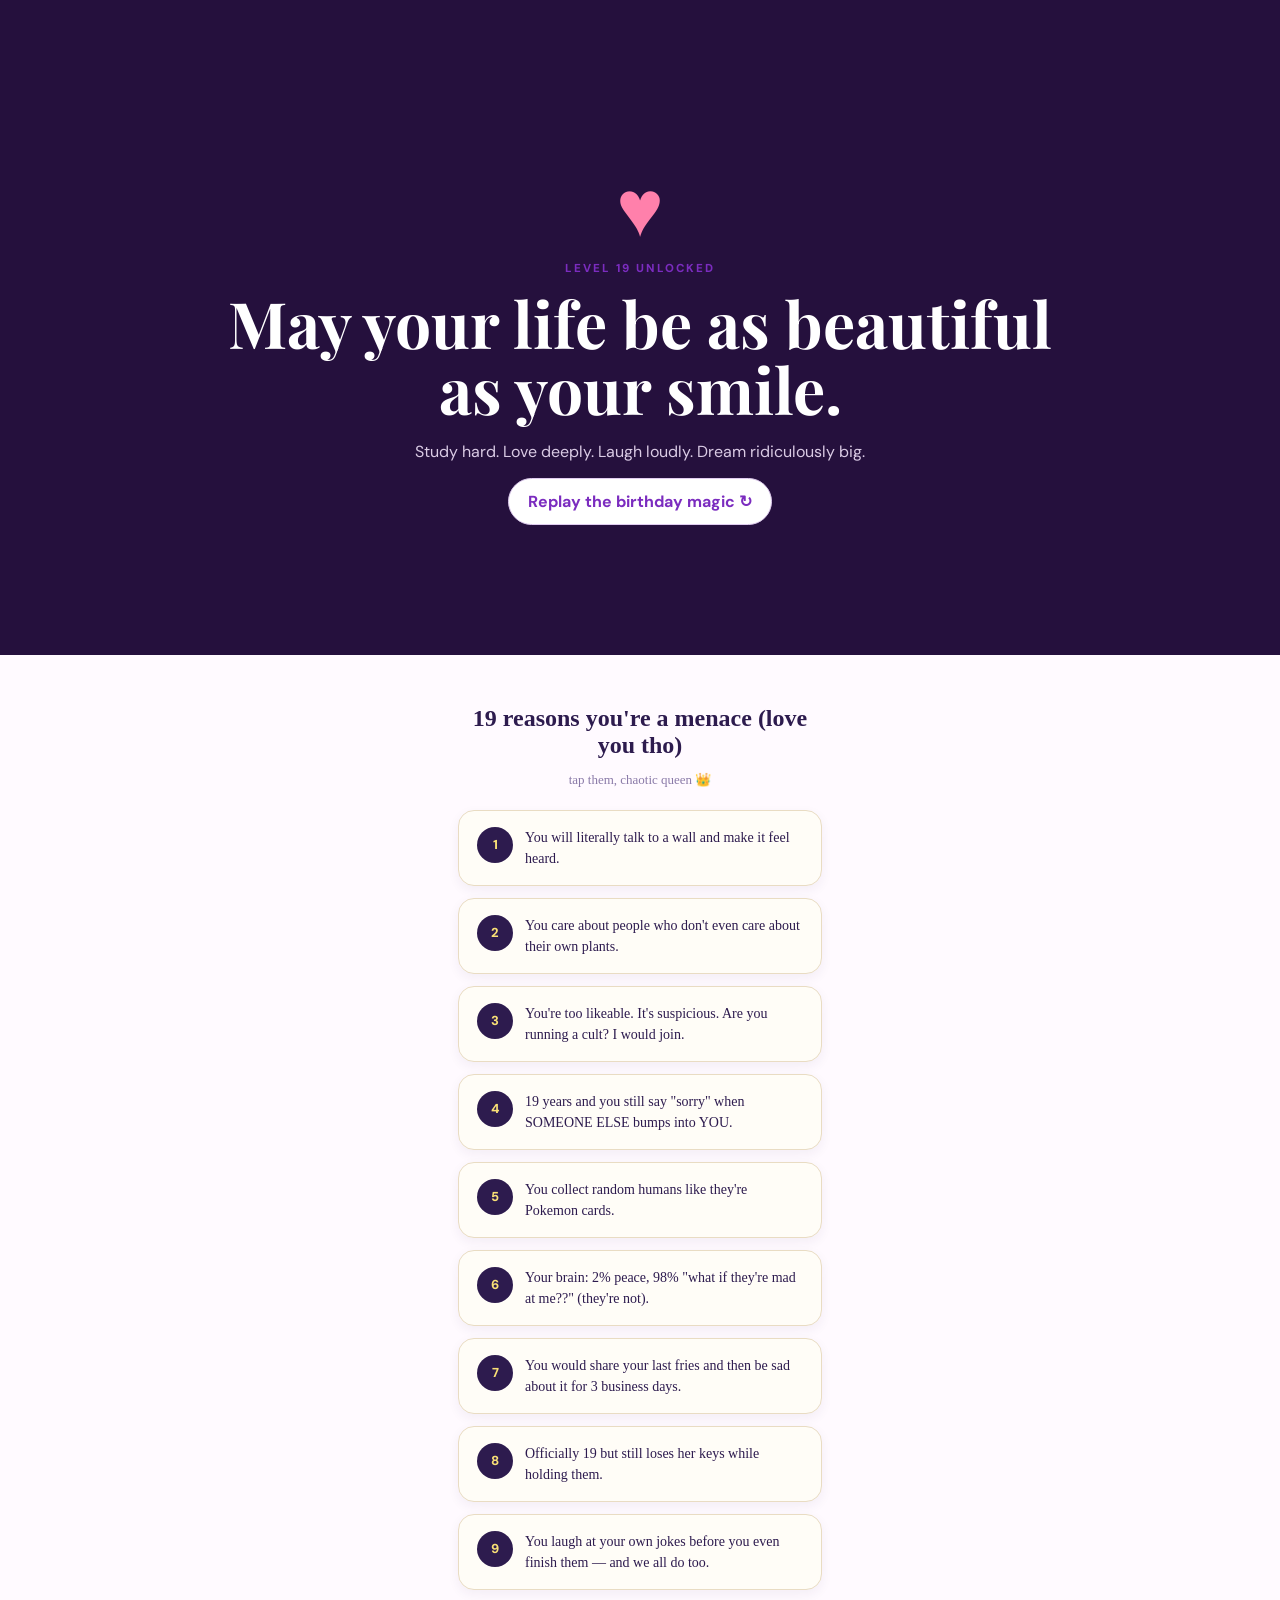
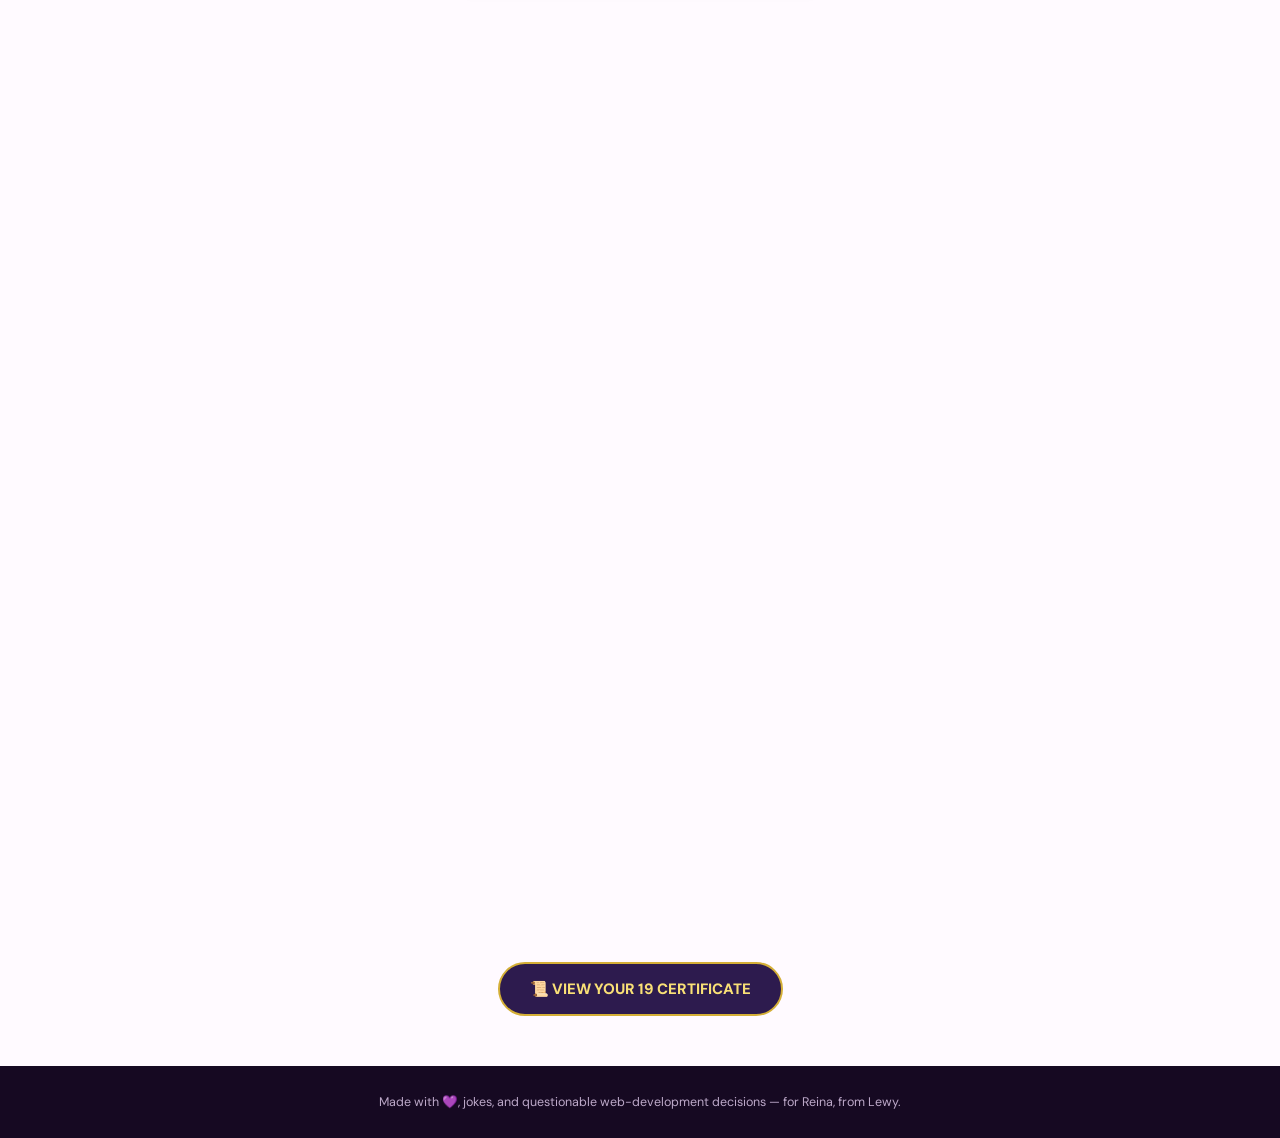
==== commit ca74757a: "add aha and jcole" ====
--- a/index.html
+++ b/index.html
@@ -27,24 +27,42 @@
 <style>
 #music-float{position:fixed; top:64px; right:12px; z-index:9998; background:#fffdf7; border:1px solid #e9dcc3; border-radius:100px; padding:8px 12px; display:flex; align-items:center; gap:8px; box-shadow:0 4px 12px rgba(0,0,0,0.12); cursor:pointer; font-family:Georgia,serif; font-size:11px; color:#2d1b4e; font-weight:800;}
 #music-float.playing{ background:#2d1b4e; color:#f9e076; border-color:#d4af37;}
+#next-btn{margin-left:6px; background:#f9e076; border:none; border-radius:50%; width:22px; height:22px; cursor:pointer; font-weight:900;}
 </style>
-<div id="music-float"><span id="music-icon">♪</span> <span id="music-text">Play our song</span></div>
-<audio id="bg-audio" loop><source src="./songo.mp3" type="audio/mpeg"></audio>
-<script>
+<div id="music-float"><span id="music-icon">♪</span> <span id="music-text">Play</span> <button id="next-btn">›</button></div>
+<audio id="bg-audio"></audio>
+<script>
+const tracks=[
+  {file:"./aha.mp3", name:"Aha"},
+  {file:"./jcole.mp3", name:"J Cole"},
+  {file:"./songo.mp3", name:"Drake"}
+];
+let cur=0;
 const audio=document.getElementById('bg-audio');
 const btn=document.getElementById('music-float');
 const icon=document.getElementById('music-icon');
 const txt=document.getElementById('music-text');
+const next=document.getElementById('next-btn');
+function loadTrack(i){ cur=i % tracks.length; audio.src=tracks[cur].file; txt.textContent=tracks[cur].name; }
+loadTrack(0);
 let playing=false;
-btn.onclick=async()=>{
+btn.onclick=async(e)=>{
+  if(e.target.id==='next-btn') return;
   try{
-    if(!playing){ await audio.play(); playing=true; btn.classList.add('playing'); icon.textContent='♫'; txt.textContent='Playing'; }
-    else{ audio.pause(); playing=false; btn.classList.remove('playing'); icon.textContent='♪'; txt.textContent='Play our song'; }
-  }catch(e){ txt.textContent='Tap again'; }
+    if(!playing){ await audio.play(); playing=true; btn.classList.add('playing'); icon.textContent='♫'; }
+    else{ audio.pause(); playing=false; btn.classList.remove('playing'); icon.textContent='♪'; }
+  }catch(err){ txt.textContent='Tap again'; }
 };
-</script>
-
-  <div class="cursor-glow"></div>
+next.onclick=async()=>{
+  loadTrack(cur+1);
+  if(playing){ await audio.play(); icon.textContent='♫'; }
+  btn.classList.add('playing');
+};
+audio.onended=()=>{ loadTrack(cur+1); audio.play(); };
+</script>
+
+
+<div class="cursor-glow"></div>
   <div id="confetti"></div>
 
   <header class="nav">
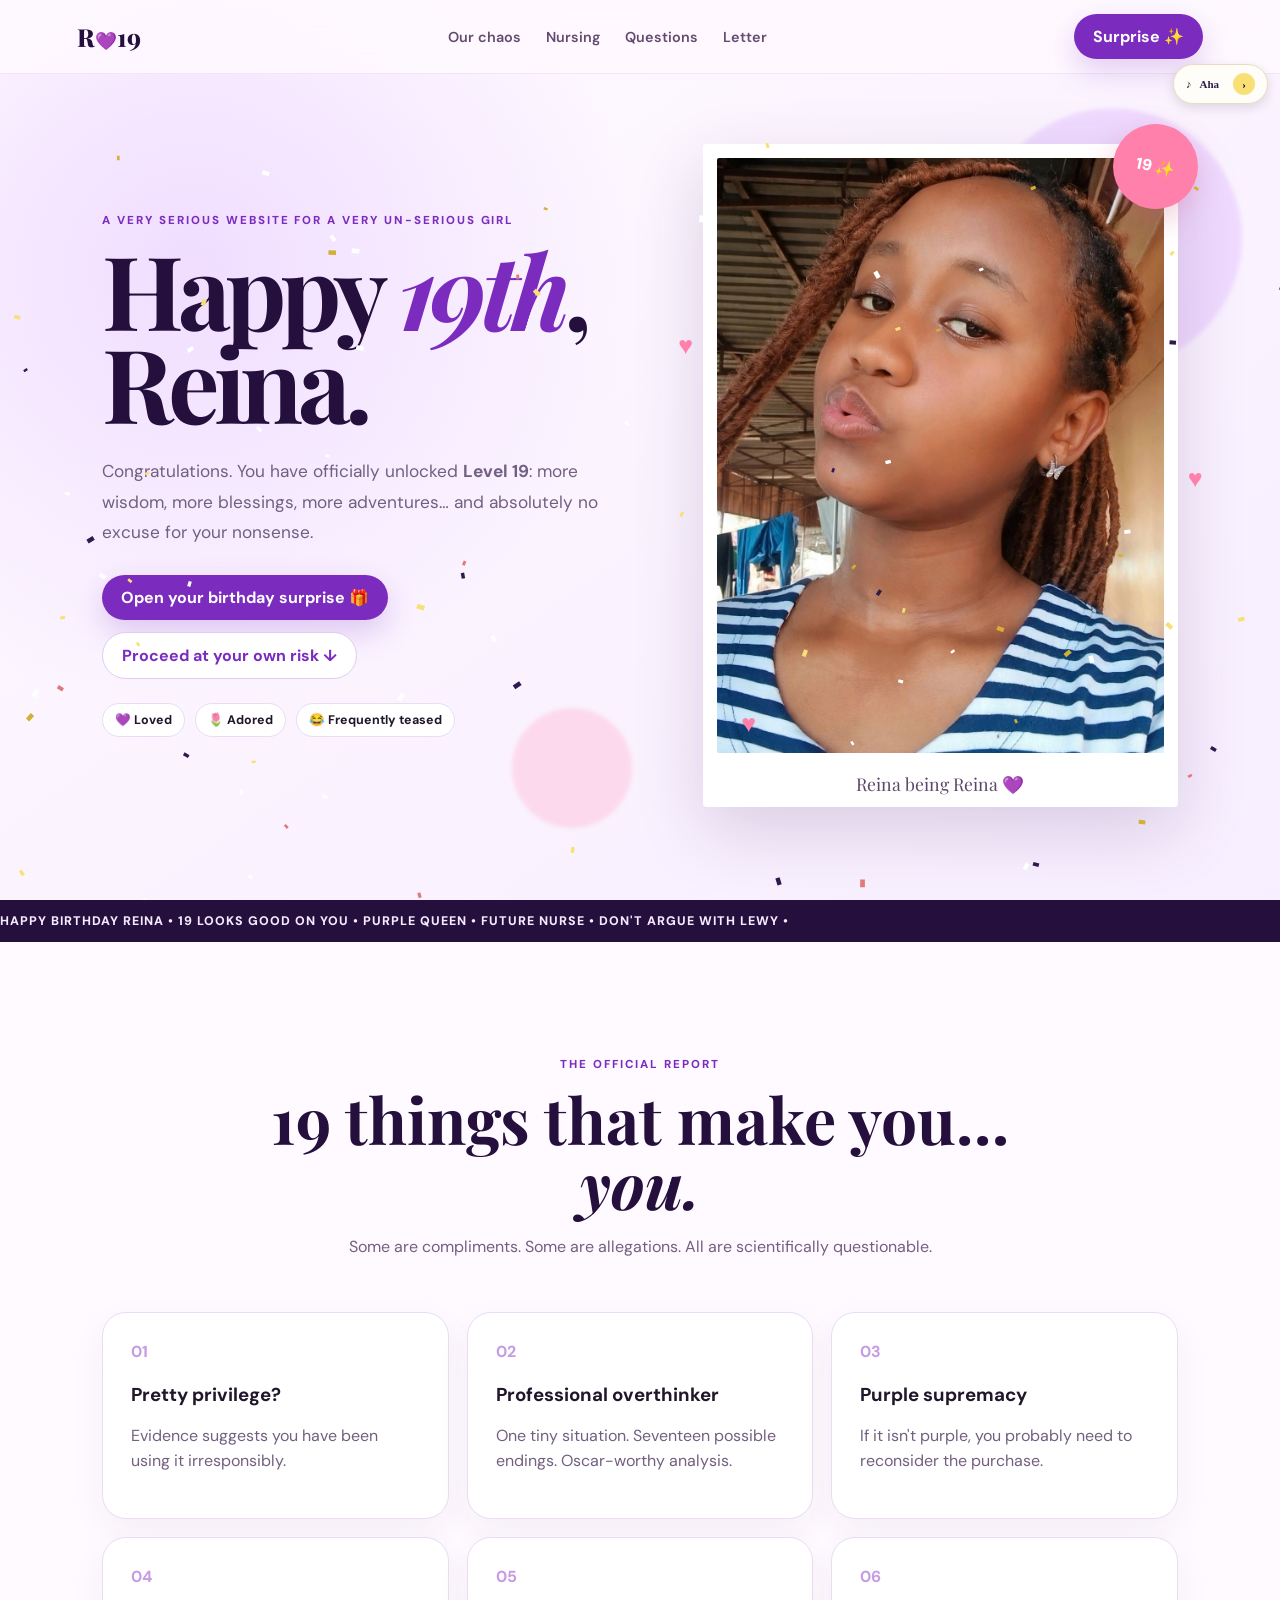
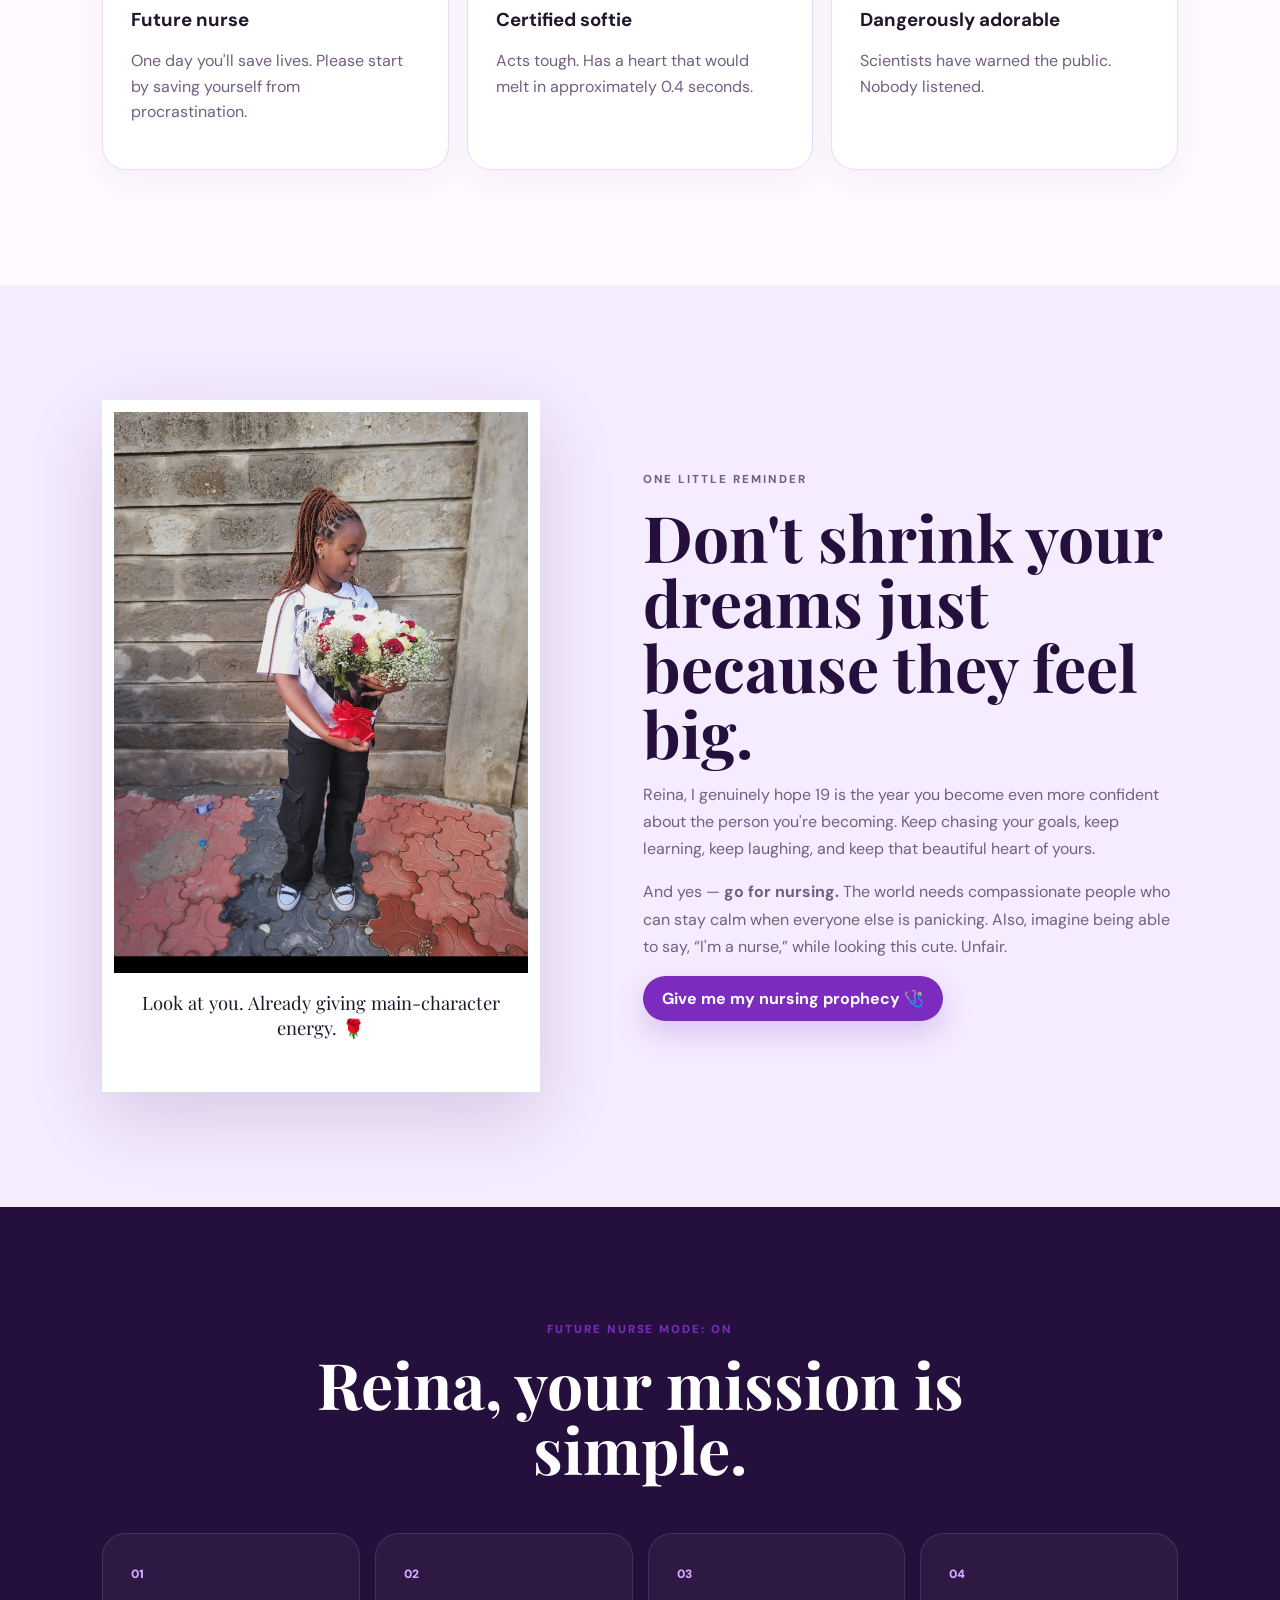
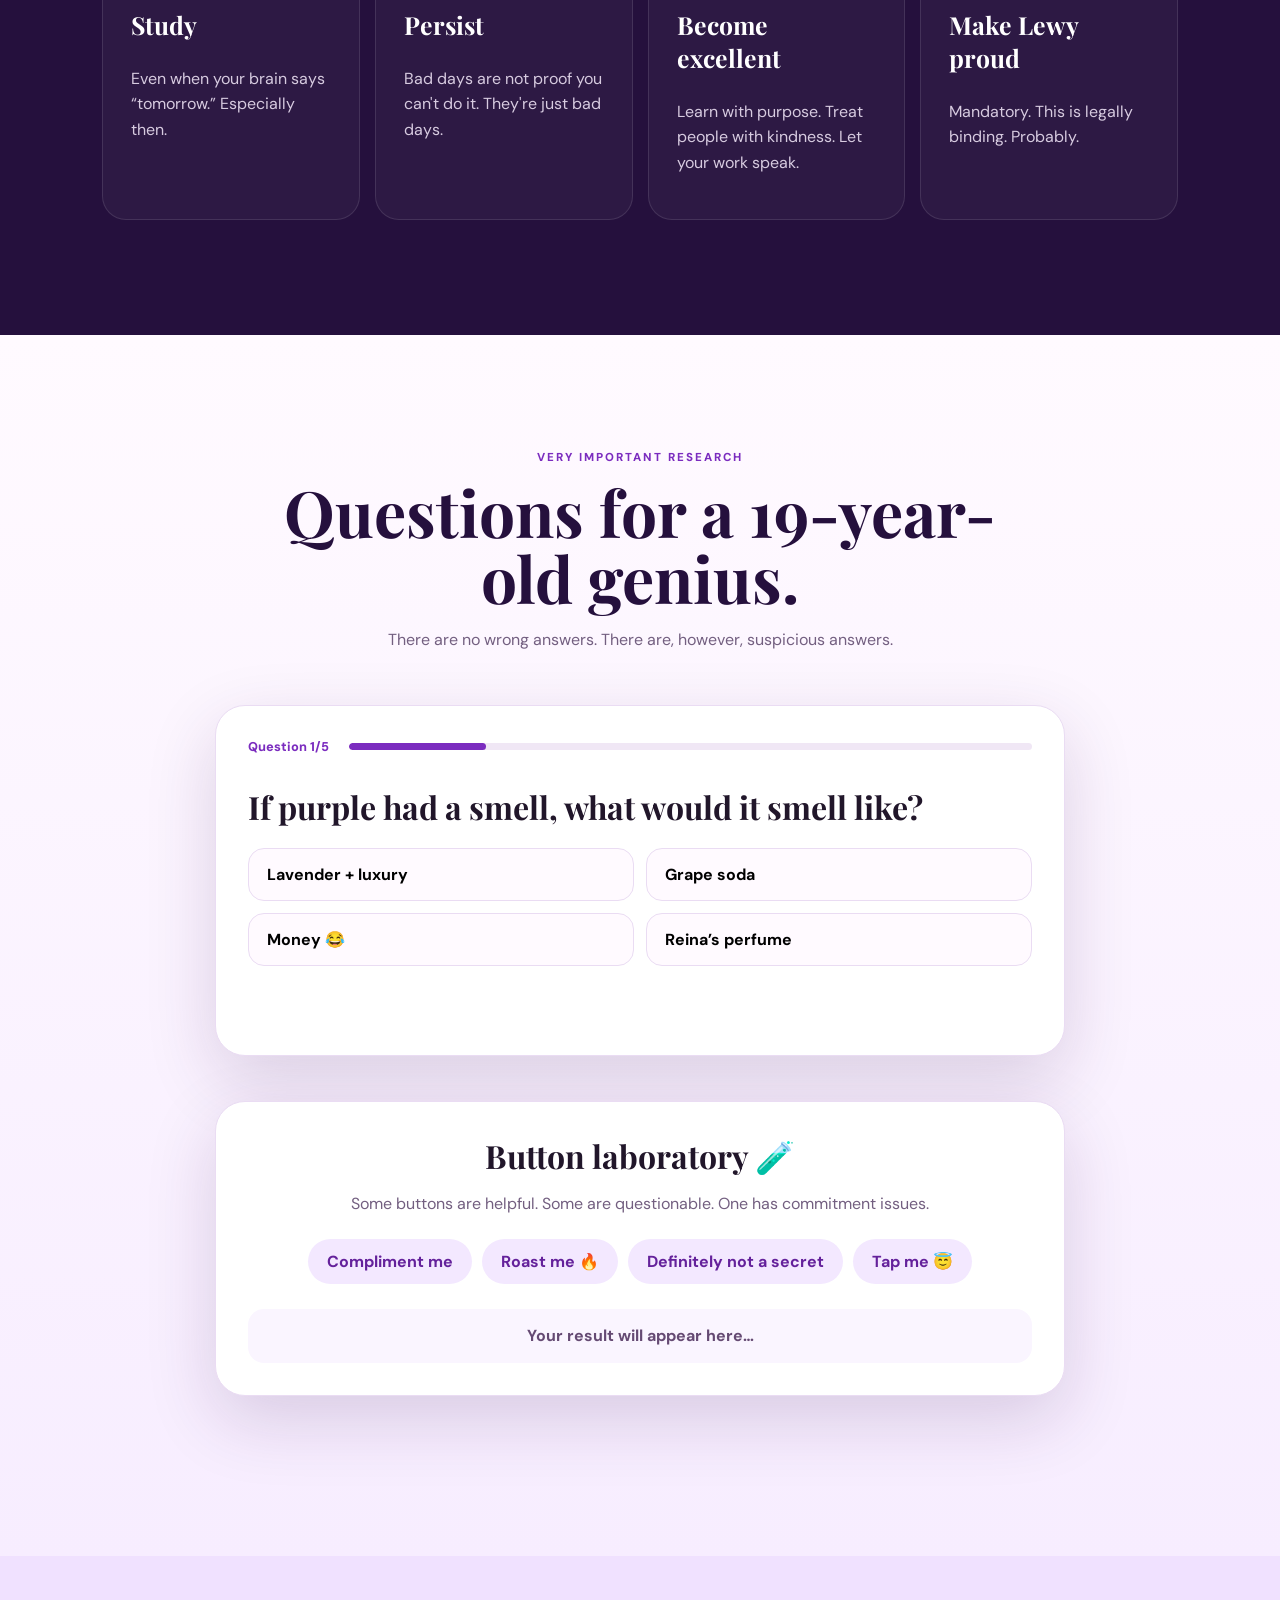
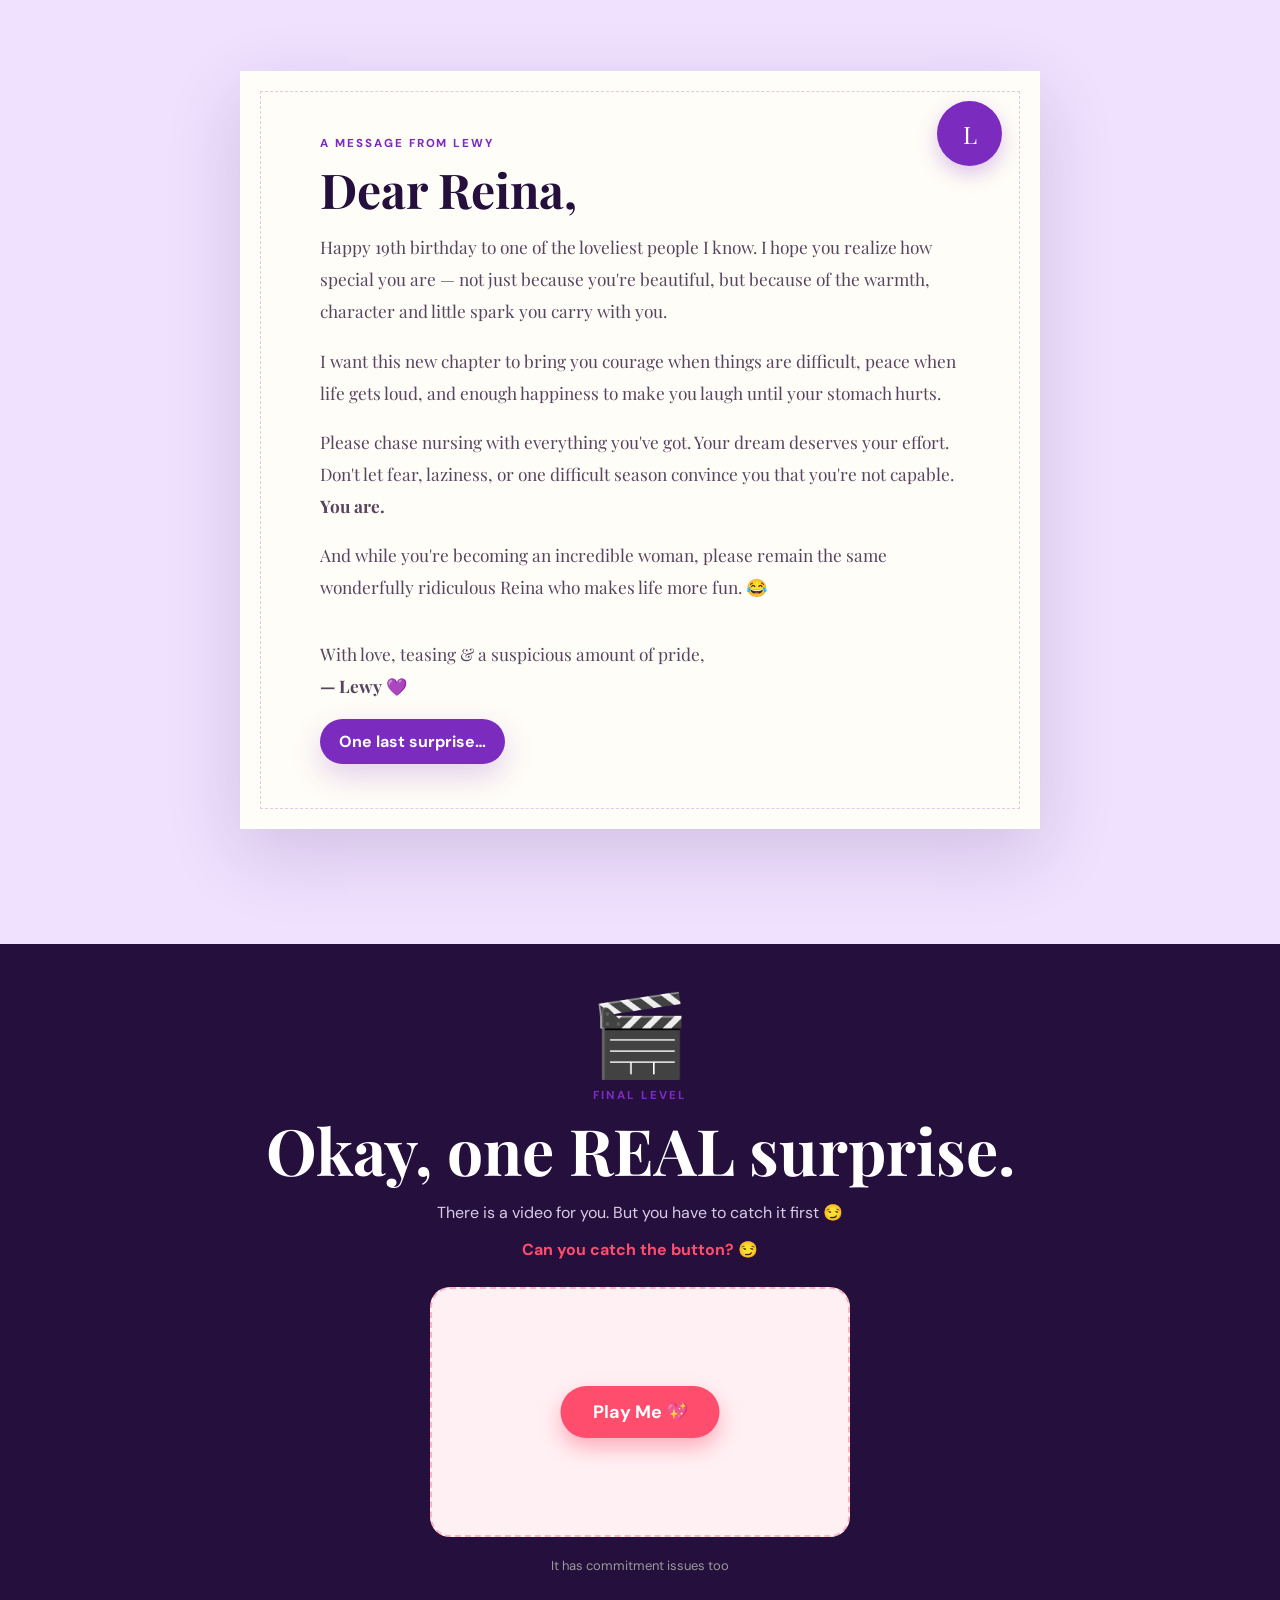
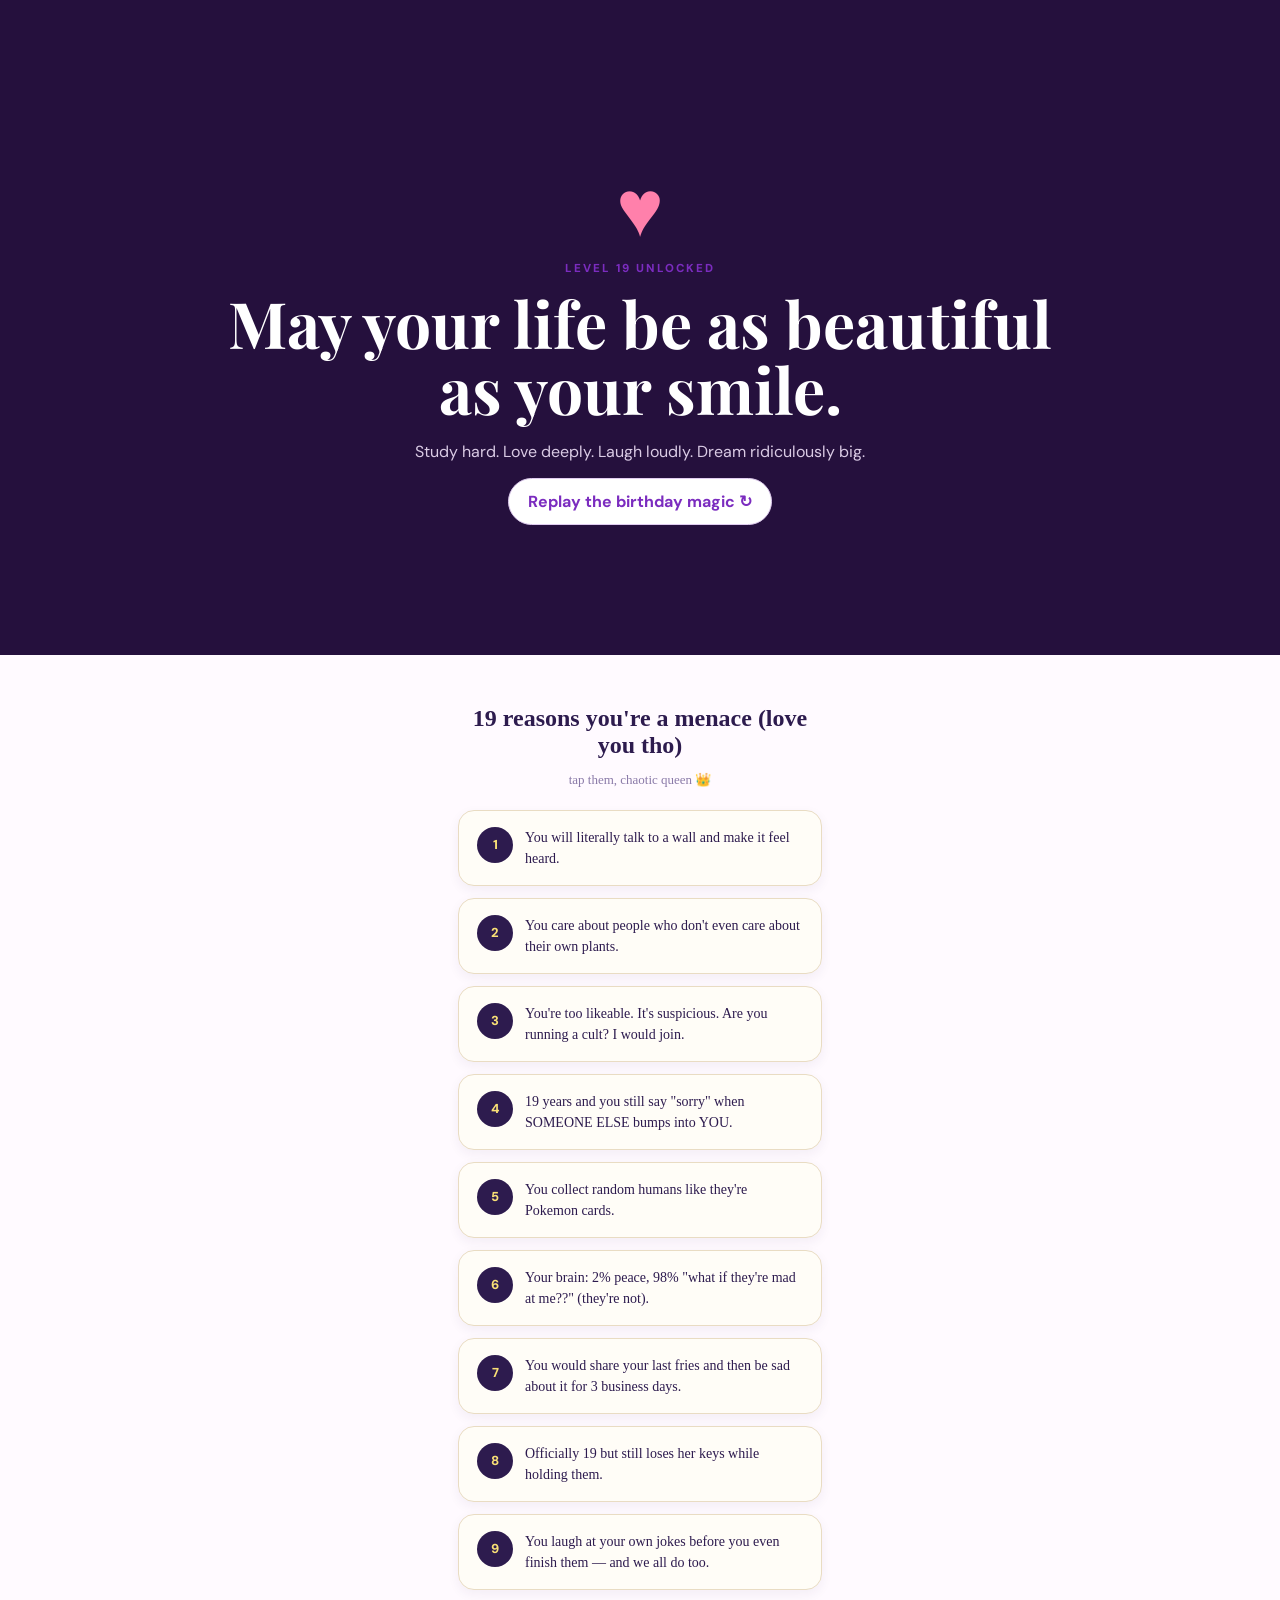
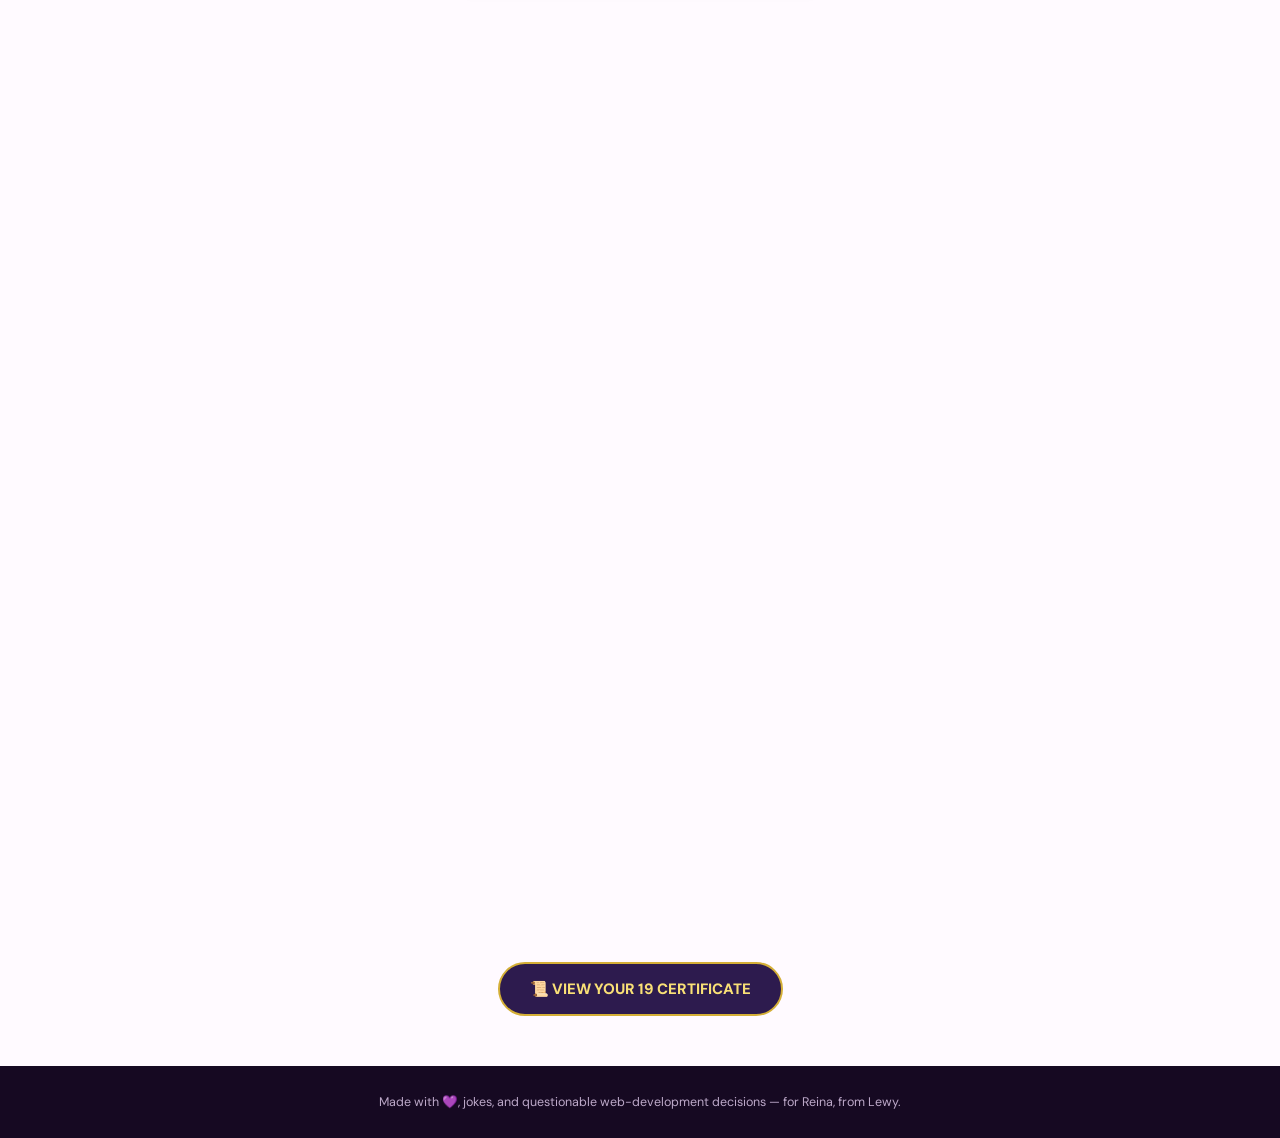
==== commit ff19960a: "remove redirect bug - fix video modal" ====
--- a/index.html
+++ b/index.html
@@ -292,7 +292,7 @@
       playBtn.style.left='50%'; playBtn.style.top='50%';
       playBtn.style.transform='translate(-50%,-50%)';
       playBtn.style.scale='1.25'; playBtn.style.background='#2ec4b6';
-      playBtn.onclick=()=>{videoModal.classList.add('show'); // redirect to video};
+      playBtn.onclick=()=>{videoModal.classList.add('show'); reinaVideo.play();};
     }
   }
   if(playBtn){
@@ -300,7 +300,7 @@
     playBtn.addEventListener('touchstart',e=>{e.preventDefault(); movePlayBtn();});
     playBtn.addEventListener('click',e=>{
       if(attempts < maxAttempts){ e.preventDefault(); movePlayBtn(); }
-      else { videoModal.classList.add('show'); // redirect to video }
+      else { videoModal.classList.add('show'); reinaVideo.play(); }
     });
   }
   if(closeVideo){ closeVideo.onclick=()=>{videoModal.classList.remove('show'); reinaVideo.pause();}; }
@@ -317,7 +317,7 @@
   playBtn.style.left='50%';playBtn.style.top='50%';
   playBtn.style.transform='translate(-50%,-50%)';
   playBtn.style.background='#2ec4b6';
-  playBtn.onclick=function(){ window.location.href='assets/20260904_101156.mp4'; };
+  
 }
 function moveBtn(){
   a++;
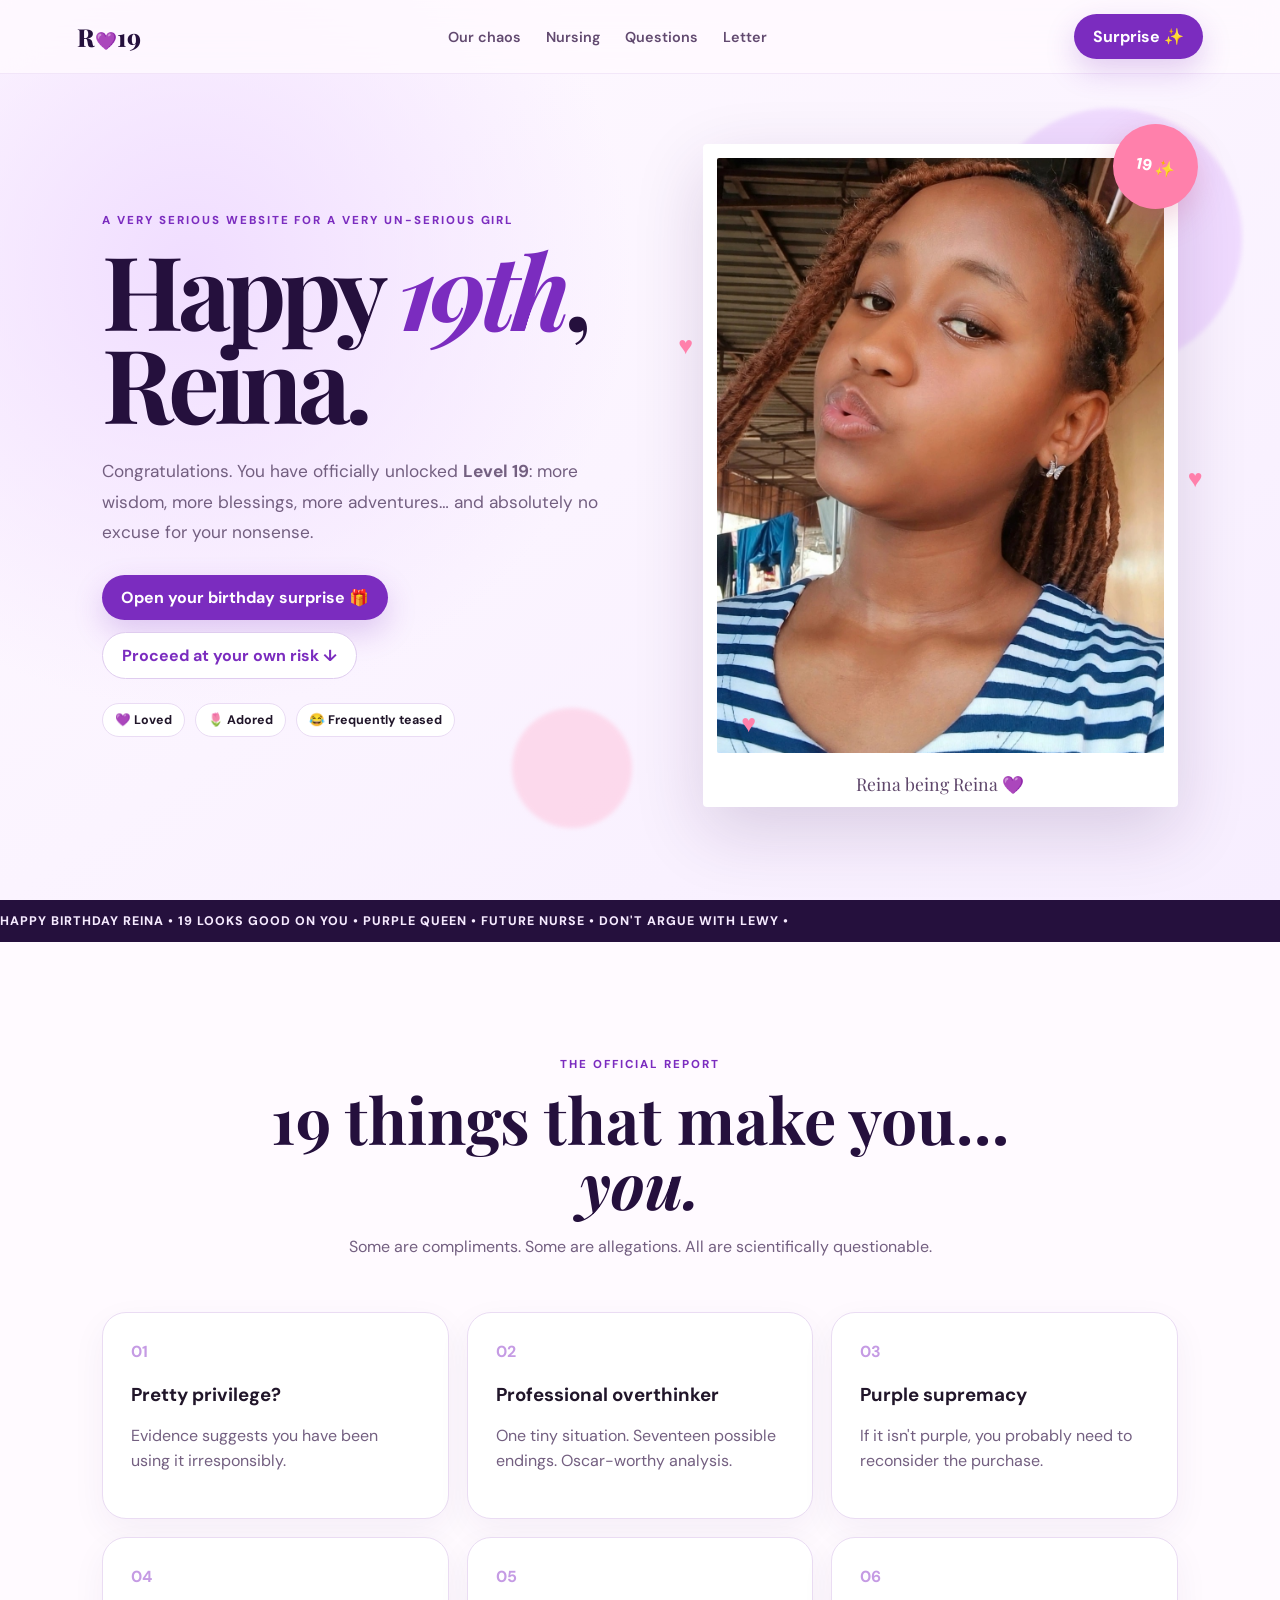
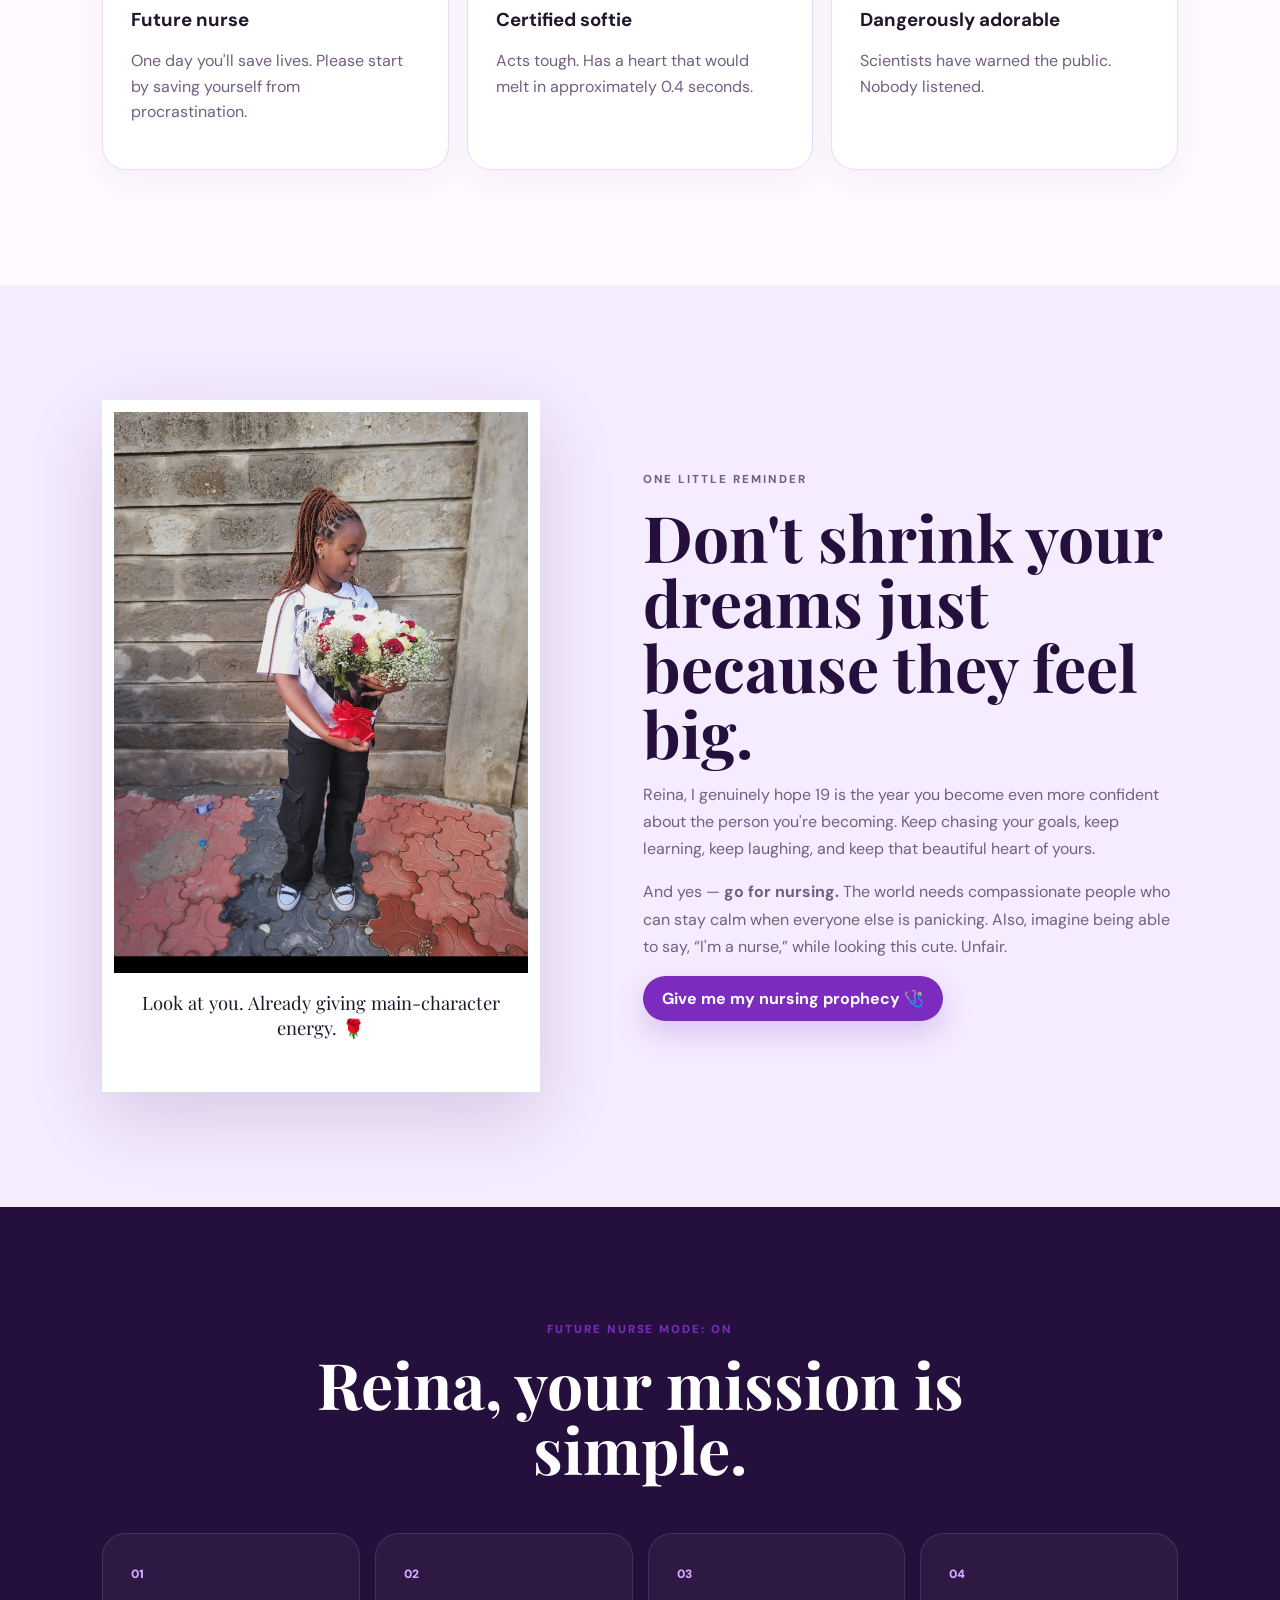
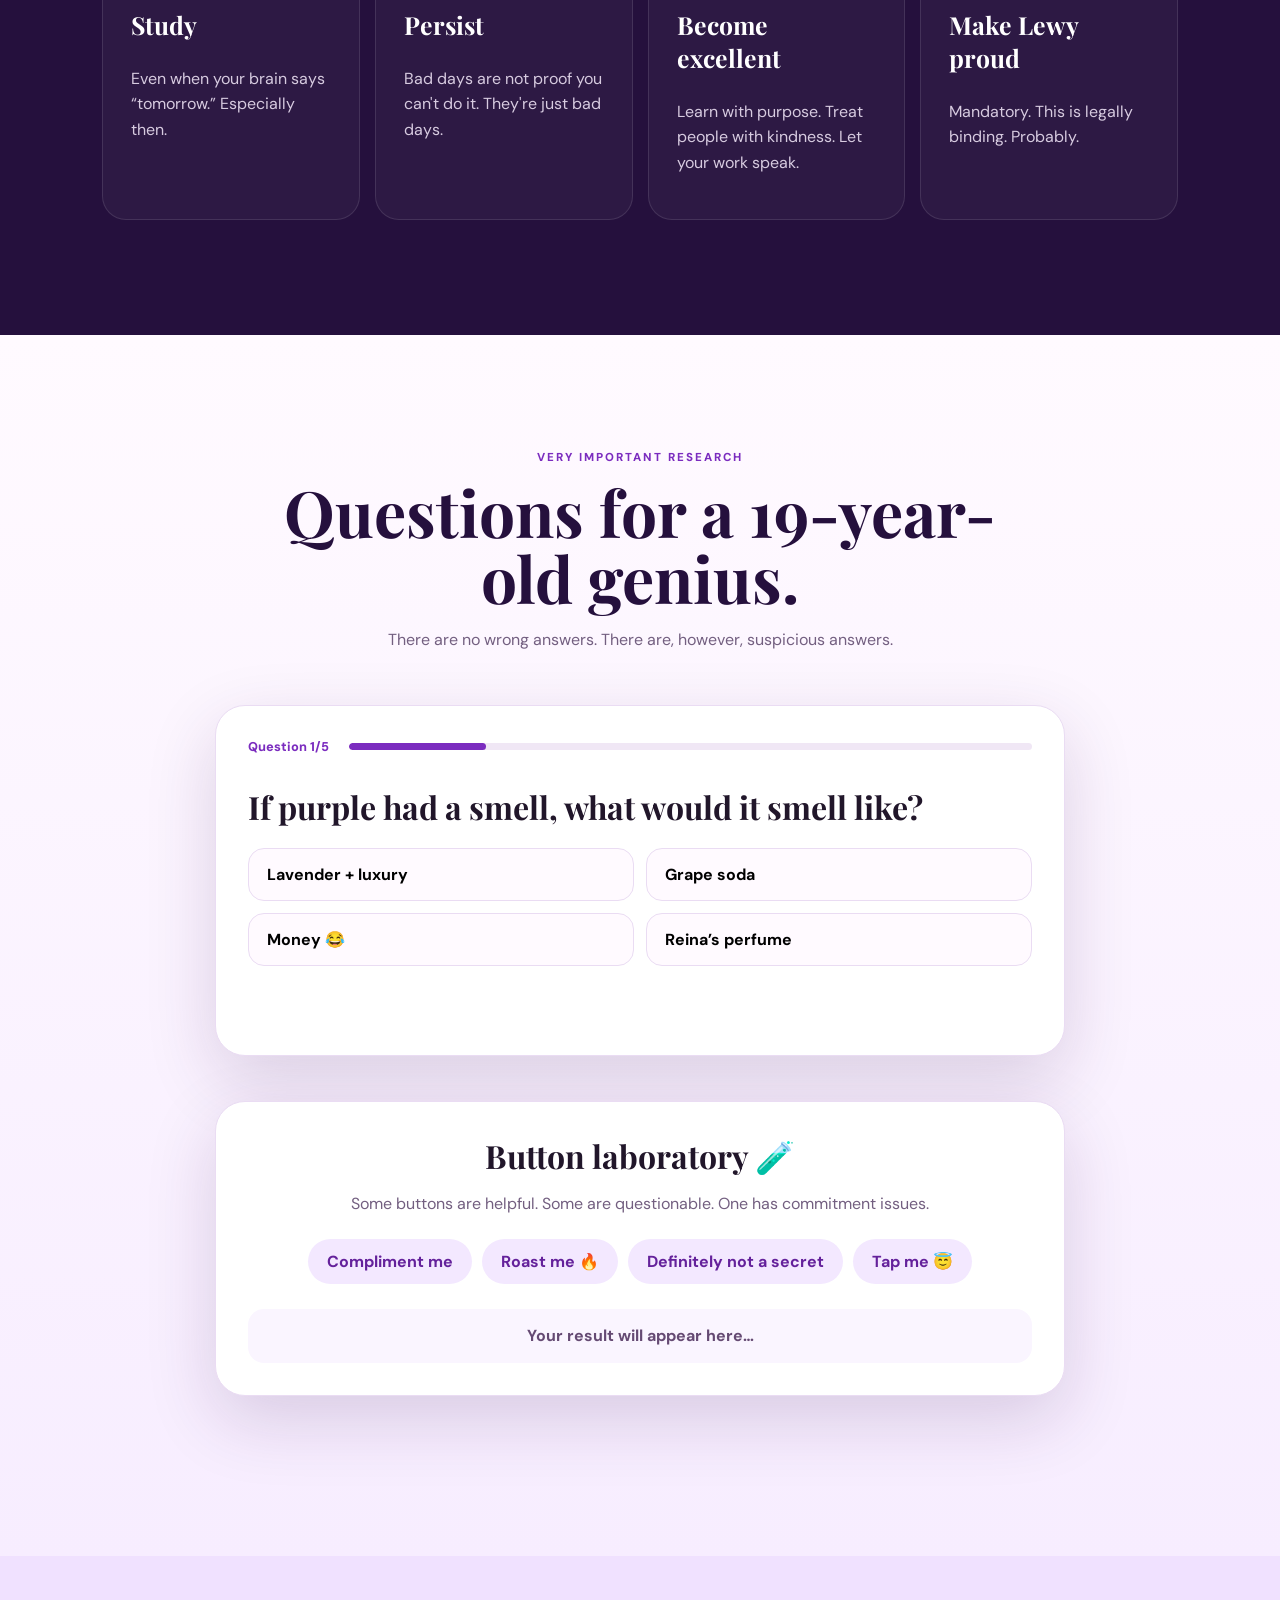
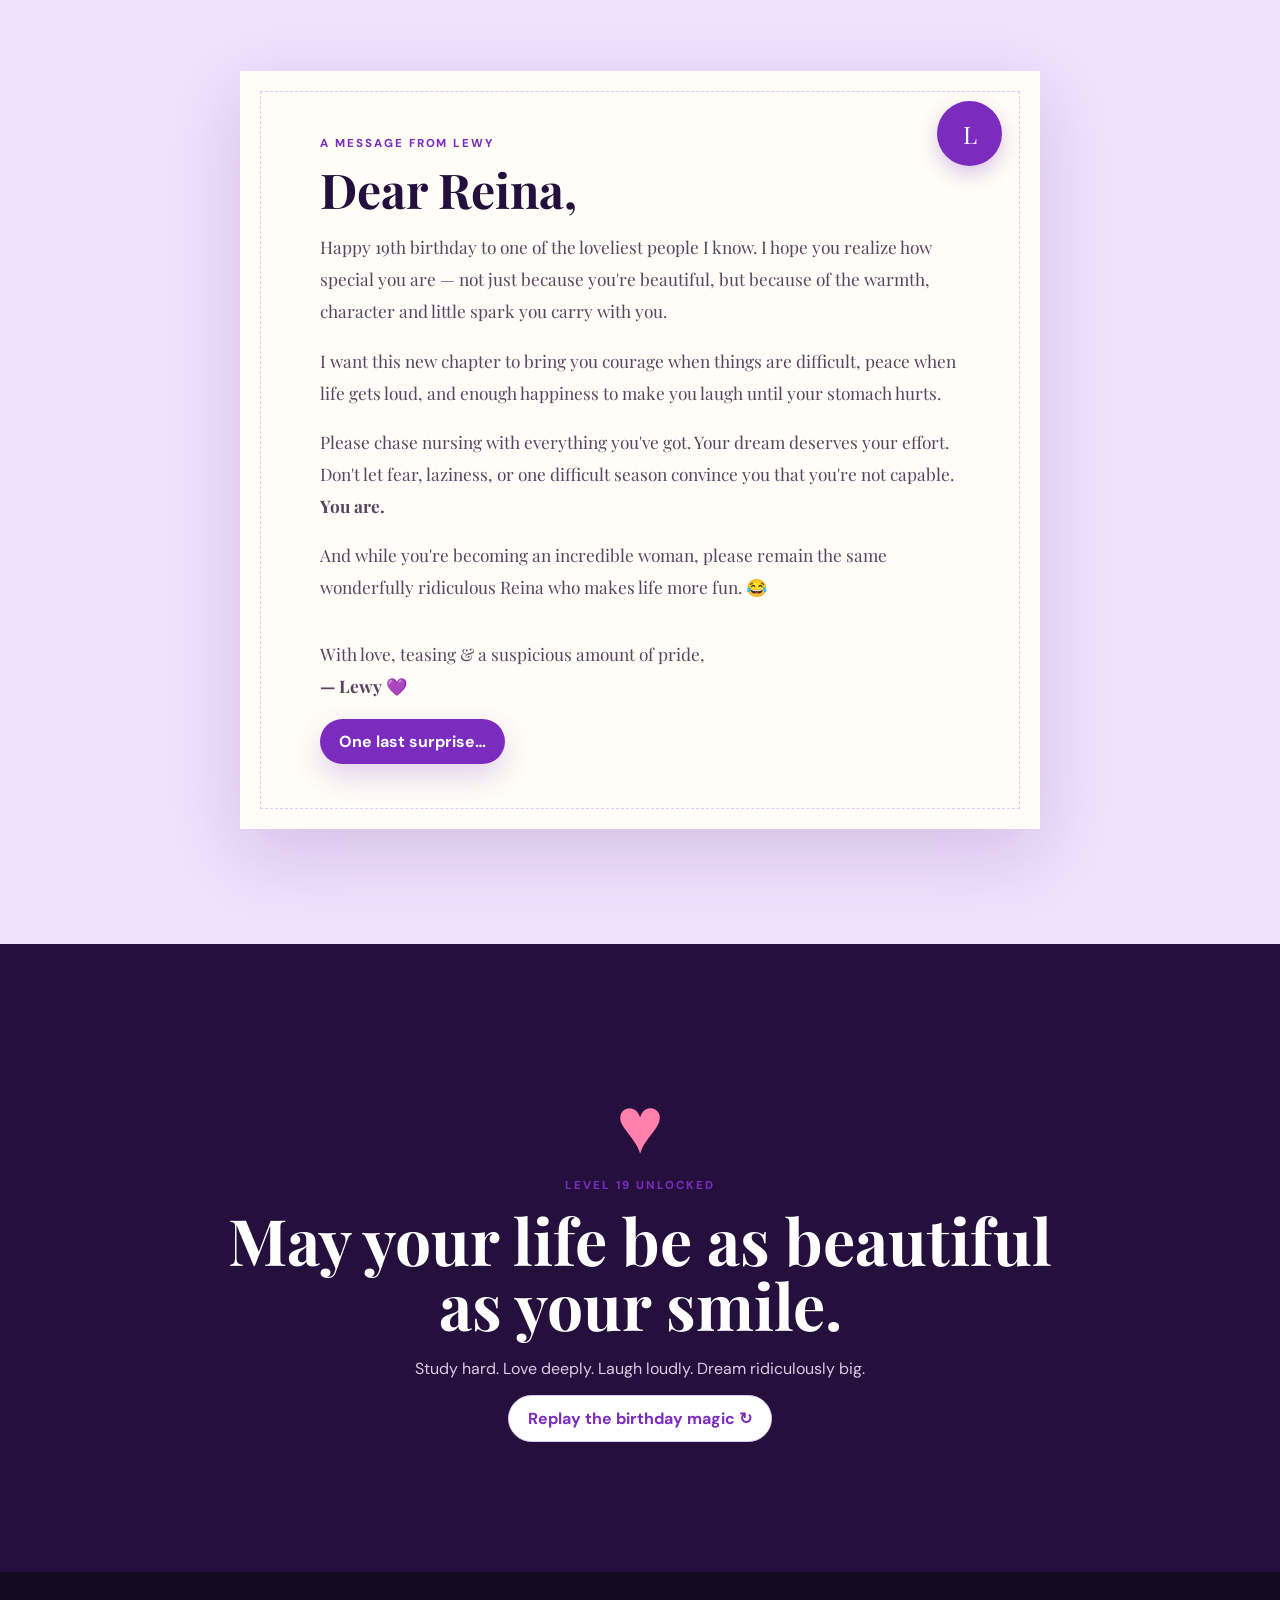
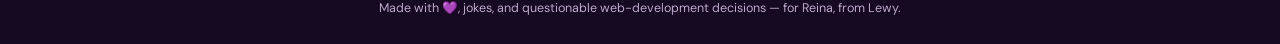
==== commit dfba386e: "final: add 3 songs player + fix video modal" ====
--- a/index.html
+++ b/index.html
@@ -9,60 +9,9 @@
   <link rel="preconnect" href="https://fonts.gstatic.com" crossorigin>
   <link href="https://fonts.googleapis.com/css2?family=DM+Sans:wght@400;500;600;700&family=Playfair+Display:wght@600;700;800&display=swap" rel="stylesheet">
   <link rel="stylesheet" href="style.css">
-  <style>
-    /* ===== ADDED: Play Me Game ===== */
-    #videoSurprise{padding:40px 20px; text-align:center}
-    #game-area{position:relative;width:100%;max-width:420px;height:250px;background:#fff0f3;border-radius:20px;margin:20px auto;border:2px dashed #ffb3c1;overflow:hidden}
-    #message{font-weight:700;color:#ff4d6d;height:28px;margin-top:15px;font-family:'DM Sans',sans-serif}
-    #playBtn{position:absolute;left:50%;top:50%;transform:translate(-50%,-50%);background:#ff4d6d;color:white;border:none;padding:14px 32px;border-radius:50px;font-size:18px;font-weight:700;box-shadow:0 10px 20px rgba(255,77,109,.4);transition:all.2s ease;touch-action:none;cursor:pointer;z-index:2}
-    #videoModal{display:none;position:fixed;inset:0;z-index:9999;background:rgba(0,0,0,.85);justify-content:center;align-items:center;padding:15px}
-    #videoModal.show{display:flex}
-    #videoModal video{width:100%;max-width:400px;border-radius:20px;box-shadow:0 20px 60px rgba(0,0,0,.5)}
-    #closeVideo{position:absolute;top:20px;right:20px;background:white;border:none;width:44px;height:44px;border-radius:50%;font-size:22px;cursor:pointer}
-  </style>
 </head>
 <body>
-
-<!-- MY SONG -->
-<style>
-#music-float{position:fixed; top:64px; right:12px; z-index:9998; background:#fffdf7; border:1px solid #e9dcc3; border-radius:100px; padding:8px 12px; display:flex; align-items:center; gap:8px; box-shadow:0 4px 12px rgba(0,0,0,0.12); cursor:pointer; font-family:Georgia,serif; font-size:11px; color:#2d1b4e; font-weight:800;}
-#music-float.playing{ background:#2d1b4e; color:#f9e076; border-color:#d4af37;}
-#next-btn{margin-left:6px; background:#f9e076; border:none; border-radius:50%; width:22px; height:22px; cursor:pointer; font-weight:900;}
-</style>
-<div id="music-float"><span id="music-icon">♪</span> <span id="music-text">Play</span> <button id="next-btn">›</button></div>
-<audio id="bg-audio"></audio>
-<script>
-const tracks=[
-  {file:"./aha.mp3", name:"Aha"},
-  {file:"./jcole.mp3", name:"J Cole"},
-  {file:"./songo.mp3", name:"Drake"}
-];
-let cur=0;
-const audio=document.getElementById('bg-audio');
-const btn=document.getElementById('music-float');
-const icon=document.getElementById('music-icon');
-const txt=document.getElementById('music-text');
-const next=document.getElementById('next-btn');
-function loadTrack(i){ cur=i % tracks.length; audio.src=tracks[cur].file; txt.textContent=tracks[cur].name; }
-loadTrack(0);
-let playing=false;
-btn.onclick=async(e)=>{
-  if(e.target.id==='next-btn') return;
-  try{
-    if(!playing){ await audio.play(); playing=true; btn.classList.add('playing'); icon.textContent='♫'; }
-    else{ audio.pause(); playing=false; btn.classList.remove('playing'); icon.textContent='♪'; }
-  }catch(err){ txt.textContent='Tap again'; }
-};
-next.onclick=async()=>{
-  loadTrack(cur+1);
-  if(playing){ await audio.play(); icon.textContent='♫'; }
-  btn.classList.add('playing');
-};
-audio.onended=()=>{ loadTrack(cur+1); audio.play(); };
-</script>
-
-
-<div class="cursor-glow"></div>
+  <div class="cursor-glow"></div>
   <div id="confetti"></div>
 
   <header class="nav">
@@ -218,19 +167,6 @@
       </div>
     </section>
 
-    <!-- ===== ADDED SECTION: ANNOYING PLAY ME BUTTON ===== -->
-    <section class="section final" id="videoSurprise">
-      <div class="final-inner reveal">
-        <div class="big-heart">🎬</div>
-        <p class="eyebrow">FINAL LEVEL</p>
-        <h2>Okay, one REAL surprise.</h2>
-        <p>There is a video for you. But you have to catch it first 😏</p>
-        <div id="message">Can you catch the button? 😏</div>
-        <div id="game-area"><button id="playBtn">Play Me 💖</button></div>
-        <p style="font-size:13px;color:#999;margin-top:10px">It has commitment issues too</p>
-      </div>
-    </section>
-
     <section class="final section">
       <div class="final-inner reveal">
         <div class="big-heart">♥</div>
@@ -242,7 +178,9 @@
     </section>
   </main>
 
-  
+  <footer>
+    Made with 💜, jokes, and questionable web-development decisions — for Reina, from Lewy.
+  </footer>
 
   <div class="modal" id="modal" aria-hidden="true">
     <div class="modal-card">
@@ -254,244 +192,7 @@
     </div>
   </div>
 
-  <!-- VIDEO MODAL ADDED -->
-  <div id="videoModal">
-    <button id="closeVideo">✕</button>
-    <video id="reinaVideo" controls playsinline>
-      <source src="assets/20260904_101156.mp4" type="video/mp4">
-    </video>
-  </div>
-
   <div class="toast" id="toast"></div>
   <script src="script.js"></script>
-
-  <script>
-  // ===== ADDED: Annoying Play Me Logic =====
-  const playBtn=document.getElementById('playBtn');
-  const game=document.getElementById('game-area');
-  const msg=document.getElementById('message');
-  const videoModal=document.getElementById('videoModal');
-  const reinaVideo=document.getElementById('reinaVideo');
-  const closeVideo=document.getElementById('closeVideo');
-  let attempts=0;
-  const maxAttempts=8;
-  const texts=["Can you catch the button? 😏","Oops too slow! 😝","Haha not that easy!","You almost got me!","Why so slow Reina? 😂","Okay okay... 2 more tries!","Awww fine you win! 🥺💖","Last chance!","Playing your surprise... 🎬"];
-  function movePlayBtn(){
-    attempts++;
-    if(attempts < maxAttempts){
-      msg.textContent=texts[attempts]||texts[1];
-      const maxX=game.clientWidth-playBtn.offsetWidth-12;
-      const maxY=game.clientHeight-playBtn.offsetHeight-12;
-      playBtn.style.left=Math.random()*maxX+'px';
-      playBtn.style.top=Math.random()*maxY+'px';
-      playBtn.style.transform='translate(0,0)';
-      playBtn.style.scale=1-attempts*0.06;
-    }else{
-      msg.textContent=texts[8];
-      playBtn.textContent='Okay Play! ▶️';
-      playBtn.style.left='50%'; playBtn.style.top='50%';
-      playBtn.style.transform='translate(-50%,-50%)';
-      playBtn.style.scale='1.25'; playBtn.style.background='#2ec4b6';
-      playBtn.onclick=()=>{videoModal.classList.add('show'); reinaVideo.play();};
-    }
-  }
-  if(playBtn){
-    playBtn.addEventListener('mouseenter',movePlayBtn);
-    playBtn.addEventListener('touchstart',e=>{e.preventDefault(); movePlayBtn();});
-    playBtn.addEventListener('click',e=>{
-      if(attempts < maxAttempts){ e.preventDefault(); movePlayBtn(); }
-      else { videoModal.classList.add('show'); reinaVideo.play(); }
-    });
-  }
-  if(closeVideo){ closeVideo.onclick=()=>{videoModal.classList.remove('show'); reinaVideo.pause();}; }
-  if(videoModal){ videoModal.onclick=e=>{ if(e.target===videoModal){videoModal.classList.remove('show'); reinaVideo.pause();}}; }
-  </script>
-
-
-<script>
-const playBtn=document.getElementById('playBtn');
-const game=document.getElementById('game-area');
-let a=0;
-function makeItPlayable(){
-  playBtn.textContent='Okay Play! ▶️';
-  playBtn.style.left='50%';playBtn.style.top='50%';
-  playBtn.style.transform='translate(-50%,-50%)';
-  playBtn.style.background='#2ec4b6';
-  
-}
-function moveBtn(){
-  a++;
-  if(a<7){
-    playBtn.style.left=Math.random()*(game.clientWidth-90)+'px';
-    playBtn.style.top=Math.random()*(game.clientHeight-50)+'px';
-    playBtn.style.transform='none';
-  }else{ makeItPlayable(); }
-}
-playBtn.onclick=function(e){ if(a<7){ e.preventDefault(); moveBtn(); } else { window.location.href='assets/20260904_101156.mp4'; } };
-playBtn.ontouchstart=function(e){ if(a<7){ e.preventDefault(); moveBtn(); } };
-</script>
-
-
-
-
-
-
-
-<!-- 19 REASONS CHAOTIC -->
-<style>
-.reasons-wrap{padding:30px 18px; max-width:400px; margin:0 auto;}
-.reasons-title{font-family:Georgia,serif; text-align:center; color:#2d1b4e; font-size:24px; margin-bottom:8px;}
-.reasons-sub{text-align:center; color:#8a7aa8; font-size:13px; margin-bottom:22px; font-family:Georgia,serif;}
-.reason-card{background:#fffdf7; border:1px solid #e9dcc3; border-radius:16px; padding:16px 18px; margin:12px 0; display:flex; gap:12px; align-items:flex-start; box-shadow:0 4px 12px rgba(45,27,78,0.06); transform:translateY(20px); opacity:0; transition:all 0.6s ease; cursor:pointer;}
-.reason-card.show{transform:translateY(0); opacity:1;}
-.reason-num{min-width:36px; height:36px; background:#2d1b4e; color:#f9e076; border-radius:50%; display:flex; align-items:center; justify-content:center; font-weight:800; font-size:13px;}
-.reason-text{font-family:Georgia,serif; font-size:14px; color:#2d1b4e; line-height:1.5;}
-</style>
-<div class="reasons-wrap" id="reasons">
-  <h2 class="reasons-title">19 reasons you're a menace (love you tho)</h2>
-  <p class="reasons-sub">tap them, chaotic queen 👑</p>
-  <div class="reason-card"><div class="reason-num">1</div><div class="reason-text">You will literally talk to a wall and make it feel heard.</div></div>
-  <div class="reason-card"><div class="reason-num">2</div><div class="reason-text">You care about people who don't even care about their own plants.</div></div>
-  <div class="reason-card"><div class="reason-num">3</div><div class="reason-text">You're too likeable. It's suspicious. Are you running a cult? I would join.</div></div>
-  <div class="reason-card"><div class="reason-num">4</div><div class="reason-text">19 years and you still say "sorry" when SOMEONE ELSE bumps into YOU.</div></div>
-  <div class="reason-card"><div class="reason-num">5</div><div class="reason-text">You collect random humans like they're Pokemon cards.</div></div>
-  <div class="reason-card"><div class="reason-num">6</div><div class="reason-text">Your brain: 2% peace, 98% "what if they're mad at me??" (they're not).</div></div>
-  <div class="reason-card"><div class="reason-num">7</div><div class="reason-text">You would share your last fries and then be sad about it for 3 business days.</div></div>
-  <div class="reason-card"><div class="reason-num">8</div><div class="reason-text">Officially 19 but still loses her keys while holding them.</div></div>
-  <div class="reason-card"><div class="reason-num">9</div><div class="reason-text">You laugh at your own jokes before you even finish them — and we all do too.</div></div>
-  <div class="reason-card"><div class="reason-num">10</div><div class="reason-text">You have main-character energy but you use it to hype up everyone else.</div></div>
-  <div class="reason-card"><div class="reason-num">11</div><div class="reason-text">You'd be late to your own birthday because you stopped to help someone.</div></div>
-  <div class="reason-card"><div class="reason-num">12</div><div class="reason-text">Your camera roll is 80% screenshots you'll "definitely use later" (you won't).</div></div>
-  <div class="reason-card"><div class="reason-num">13</div><div class="reason-text">You overthink a "k" text for 45 minutes like it's a final exam.</div></div>
-  <div class="reason-card"><div class="reason-num">14</div><div class="reason-text">19 and still can't decide what to eat, but everyone trusts your food choices.</div></div>
-  <div class="reason-card"><div class="reason-num">15</div><div class="reason-text">You're chaotic good. Like, would punch someone then ask if they're okay.</div></div>
-  <div class="reason-card"><div class="reason-num">16</div><div class="reason-text">You make friends in the Uber, at the shop, in the queue — babe, chill.</div></div>
-  <div class="reason-card"><div class="reason-num">17</div><div class="reason-text">You act like you're shy but you have the loudest laugh in a 10km radius.</div></div>
-  <div class="reason-card"><div class="reason-num">18</div><div class="reason-text">If being annoying was illegal you'd have life sentence, but we love it here.</div></div>
-  <div class="reason-card"><div class="reason-num">19</div><div class="reason-text">You're officially 19. Still weird, still too nice, still my favorite human. Proud of you — Lewy</div></div>
-</div>
-<script>
-const cards=document.querySelectorAll('.reason-card');
-const obs=new IntersectionObserver((entries)=>{entries.forEach((e,i)=>{if(e.isIntersecting){setTimeout(()=>e.target.classList.add('show'), i*80);}});},{threshold:0.15});
-cards.forEach(c=>obs.observe(c));
-cards.forEach(c=>{c.addEventListener('click',()=>{c.style.background='#fff7d6'; if(navigator.vibrate) navigator.vibrate(30);});});
-</script>
-
-<!-- CERTIFICATE - CLEAN NO DOWNLOAD -->
-
-<div id="secret-final" style="display:none; text-align:center; margin:40px 20px; animation: pop 0.5s ease;">
-  <p style="font-family:Georgia,serif; color:#2d1b4e; font-size:16px; margin-bottom:12px;">You found them all. One more thing...</p>
-  <button id="secretBtn" style="background:linear-gradient(135deg,#2d1b4e,#5a3d8a); color:#f9e076; padding:16px 36px; border:2px solid #d4af37; border-radius:100px; font-weight:800; font-size:15px; cursor:pointer; box-shadow:0 8px 20px rgba(45,27,78,0.3);">🎁 ONE LAST THING →</button>
-</div>
-<style>@keyframes pop{0%{transform:scale(0.8);opacity:0}100%{transform:scale(1);opacity:1}}</style>
-<script>
-(function(){
-let tapped=new Set();
-const cards=document.querySelectorAll('.reason-card');
-const secret=document.getElementById('secret-final');
-cards.forEach((c,i)=>{
-  c.addEventListener('click',()=>{
-    tapped.add(i);
-    if(tapped.size===19){
-      secret.style.display='block';
-      secret.scrollIntoView({behavior:'smooth', block:'center'});
-      if(navigator.vibrate) navigator.vibrate([30,50,30]);
-    }
-  });
-});
-document.getElementById('secretBtn').onclick=()=>{
-  document.getElementById('certModal').style.display='flex';
-  // confetti
-  const e=new Event('click'); // trigger confetti from cert btn
-  if(window.makeConfetti) window.makeConfetti();
-  const canvas=document.getElementById('confetti-canvas');
-  if(canvas){
-    const evt = new CustomEvent('certOpen');
-    document.dispatchEvent(evt);
-  }
-  document.getElementById('certBtn').click();
-};
-})();
-</script>
-
-<div style="text-align:center; margin:50px 20px;">
-  <button id="certBtn" style="background:#2d1b4e; color:#f9e076; padding:15px 30px; border:2px solid #d4af37; border-radius:100px; font-weight:800; font-size:15px; cursor:pointer;">📜 VIEW YOUR 19 CERTIFICATE</button>
-</div>
-<div id="certModal" style="display:none; position:fixed; inset:0; background:rgba(20,10,40,0.95); z-index:9999; flex-direction:column; align-items:center; justify-content:center; padding:20px; overflow-y:auto;">
-  <div style="width:88%; max-width:330px; background:#f5f1e8; position:relative; box-shadow:0 0 0 6px #2d1b4e, 0 0 0 8px #d4af37; padding:28px 22px 20px; text-align:center;">
-    <div style="position:absolute; top:8px; left:8px; width:26px; height:26px; border-top:2px solid #d4af37; border-left:2px solid #d4af37;"></div>
-    <div style="position:absolute; top:8px; right:8px; width:26px; height:26px; border-top:2px solid #d4af37; border-right:2px solid #d4af37;"></div>
-    <div style="position:absolute; bottom:8px; left:8px; width:26px; height:26px; border-bottom:2px solid #d4af37; border-left:2px solid #d4af37;"></div>
-    <div style="position:absolute; bottom:8px; right:8px; width:26px; height:26px; border-bottom:2px solid #d4af37; border-right:2px solid #d4af37;"></div>
-    <h2 style="font-family:Georgia,serif; font-size:18px; color:#2d1b4e; margin:0; font-weight:400;">Certificate of</h2>
-    <h2 style="font-family:Georgia,serif; font-size:22px; color:#2d1b4e; margin:2px 0 12px; font-style:italic; font-weight:700;">Officially Being 19</h2>
-    <div style="color:#d4af37; font-size:11px; margin:12px 0;">✦ ─── ✦ ─── ✦</div>
-    <h1 style="font-family:cursive; font-size:46px; color:#e07a7a; margin:10px 0;">Reina</h1>
-    <div style="color:#d4af37; font-size:11px; margin:12px 0;">✦ ─── ✦ ─── ✦</div>
-    <p style="font-family:Georgia,serif; font-size:13.5px; color:#2d1b4e; line-height:1.6; max-width:280px; margin:0 auto;">This certifies that the above named person has successfully completed nineteen years of talking to strangers, over-caring about everyone around her, and being far too likeable for her own good.</p>
-    <p style="font-family:Georgia,serif; font-size:13px; color:#5a3d8a; font-style:italic; margin:18px 0;">...proud in the best possible way.</p>
-    <div style="height:1px; background:#d4af37; margin:18px 0; opacity:0.5;"></div>
-    <div style="display:flex; justify-content:space-between; margin-top:14px;"><div style="text-align:left; font-family:Georgia,serif; font-size:11px; color:#2d1b4e;">Issued:<br>today, obviously</div><div style="font-family:cursive; font-size:26px; transform:rotate(-4deg);">Lewy</div></div>
-  </div>
-  <button id="closeCert" style="margin-top:20px; background:white; color:#2d1b4e; border:none; padding:12px 32px; border-radius:100px; font-weight:800; font-size:11px; cursor:pointer;">CLOSE ✕</button>
-</div>
-<script>
-document.getElementById('certBtn').onclick=()=>{document.getElementById('certModal').style.display='flex';};
-document.getElementById('closeCert').onclick=()=>{document.getElementById('certModal').style.display='none';};
-document.getElementById('certModal').onclick=(e)=>{if(e.target.id==='certModal') e.currentTarget.style.display='none';};
-</script>
-<footer>
-    Made with 💜, jokes, and questionable web-development decisions — for Reina, from Lewy.
-  </footer>
-
-<!-- CONFETTI -->
-<canvas id="confetti-canvas" style="position:fixed; inset:0; width:100%; height:100%; pointer-events:none; z-index:10000;"></canvas>
-<script>
-(function(){
-const canvas=document.getElementById('confetti-canvas');
-const ctx=canvas.getContext('2d');
-let W,H,parts=[];
-function resize(){W=canvas.width=window.innerWidth; H=canvas.height=window.innerHeight;}
-window.addEventListener('resize',resize); resize();
-function rand(a,b){return Math.random()*(b-a)+a;}
-function makeConfetti(x,y){
-  const colors=['#f9e076','#d4af37','#2d1b4e','#e07a7a','#ffffff'];
-  for(let i=0;i<120;i++){
-    parts.push({
-      x:x||W/2, y:y||H/3,
-      vx:rand(-7,7), vy:rand(-9,-1),
-      r:rand(4,8), color:colors[Math.floor(Math.random()*colors.length)],
-      rot:rand(0,360), rotV:rand(-10,10), life:rand(80,150)
-    });
-  }
-}
-function anim(){
-  ctx.clearRect(0,0,W,H);
-  for(let i=parts.length-1;i>=0;i--){
-    let p=parts[i];
-    p.x+=p.vx; p.y+=p.vy; p.vy+=0.15; p.rot+=p.rotV; p.life--;
-    ctx.save(); ctx.translate(p.x,p.y); ctx.rotate(p.rot*Math.PI/180);
-    ctx.fillStyle=p.color; ctx.fillRect(-p.r/2,-p.r/2,p.r,p.r*0.6);
-    ctx.restore();
-    if(p.life<=0 || p.y>H) parts.splice(i,1);
-  }
-  requestAnimationFrame(anim);
-}
-anim();
-// fire on load
-setTimeout(()=>makeConfetti(), 800);
-// fire when cert opens
-const origBtn=document.getElementById('certBtn');
-if(origBtn){ origBtn.addEventListener('click', ()=>{ setTimeout(()=>makeConfetti(W/2, H/2), 200); }); }
-})();
-</script>
 </body>
-
-
-
-
-
-
-
-
 </html>
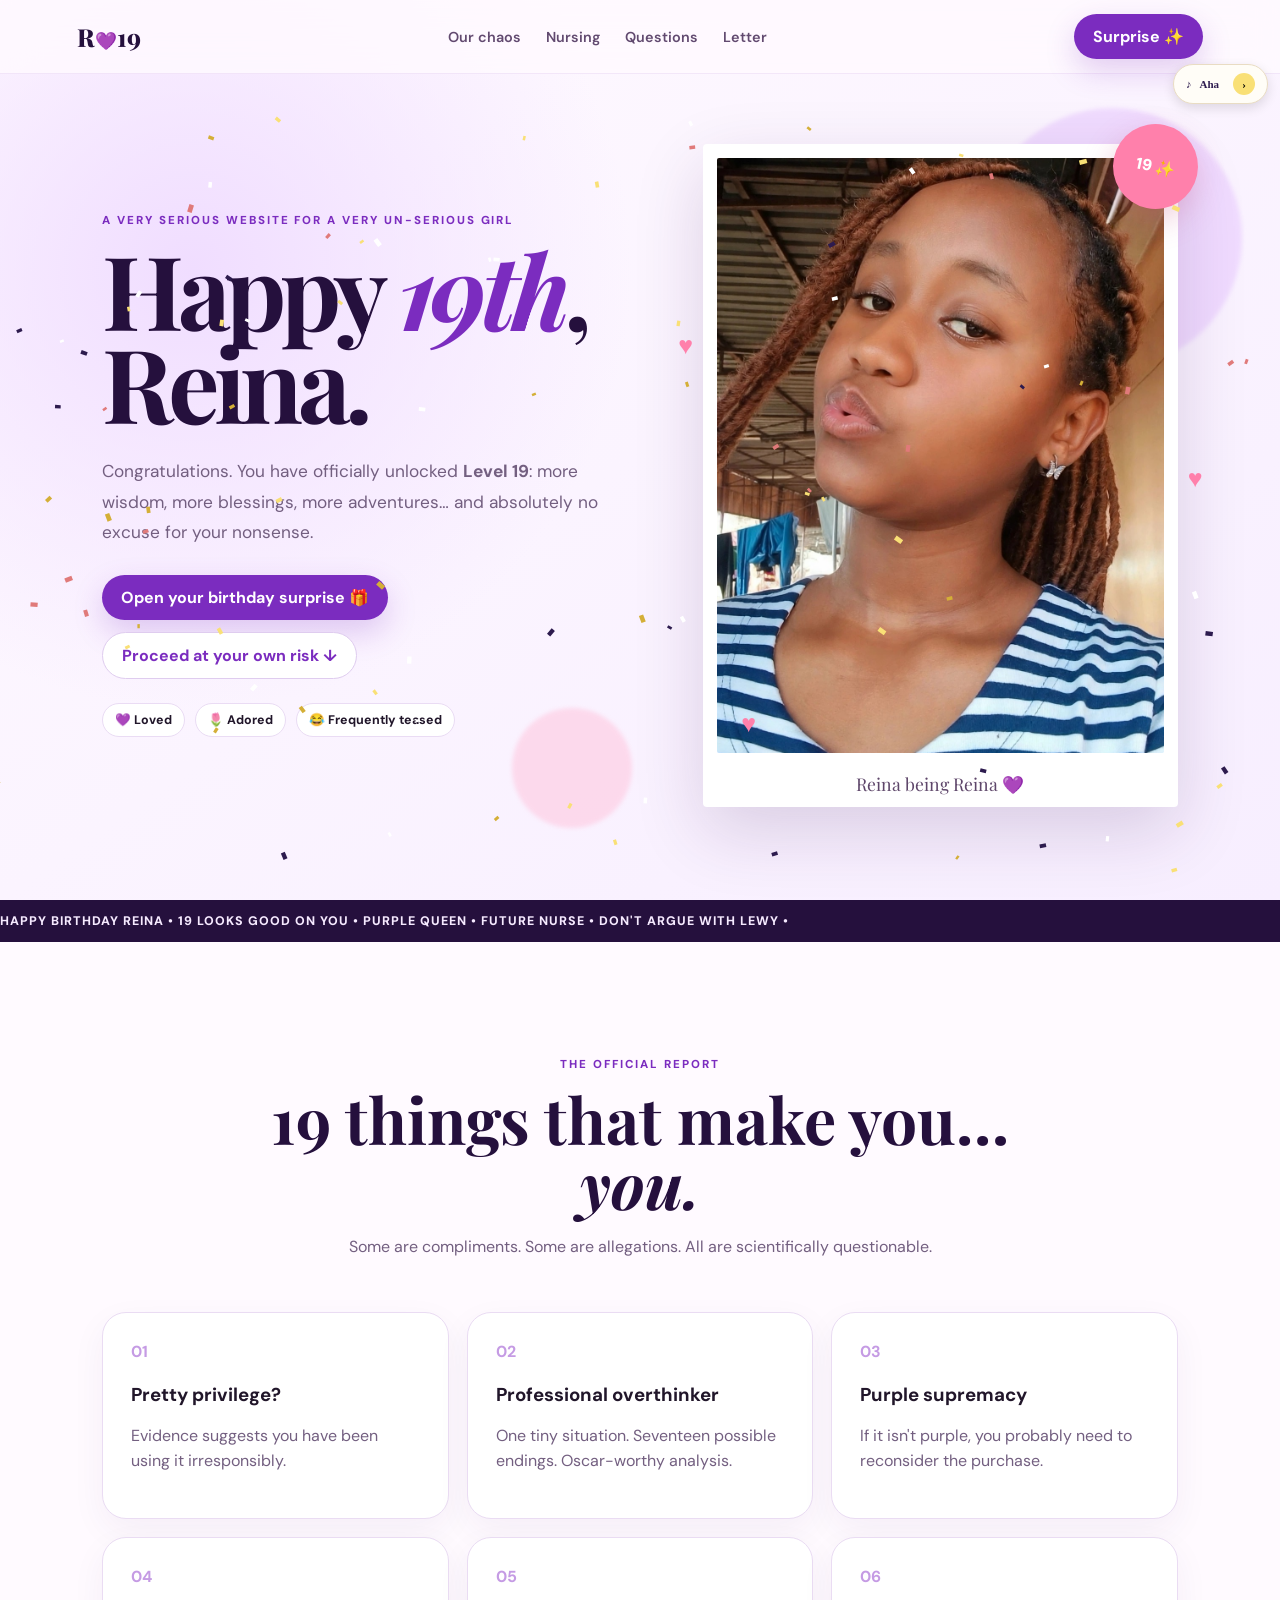
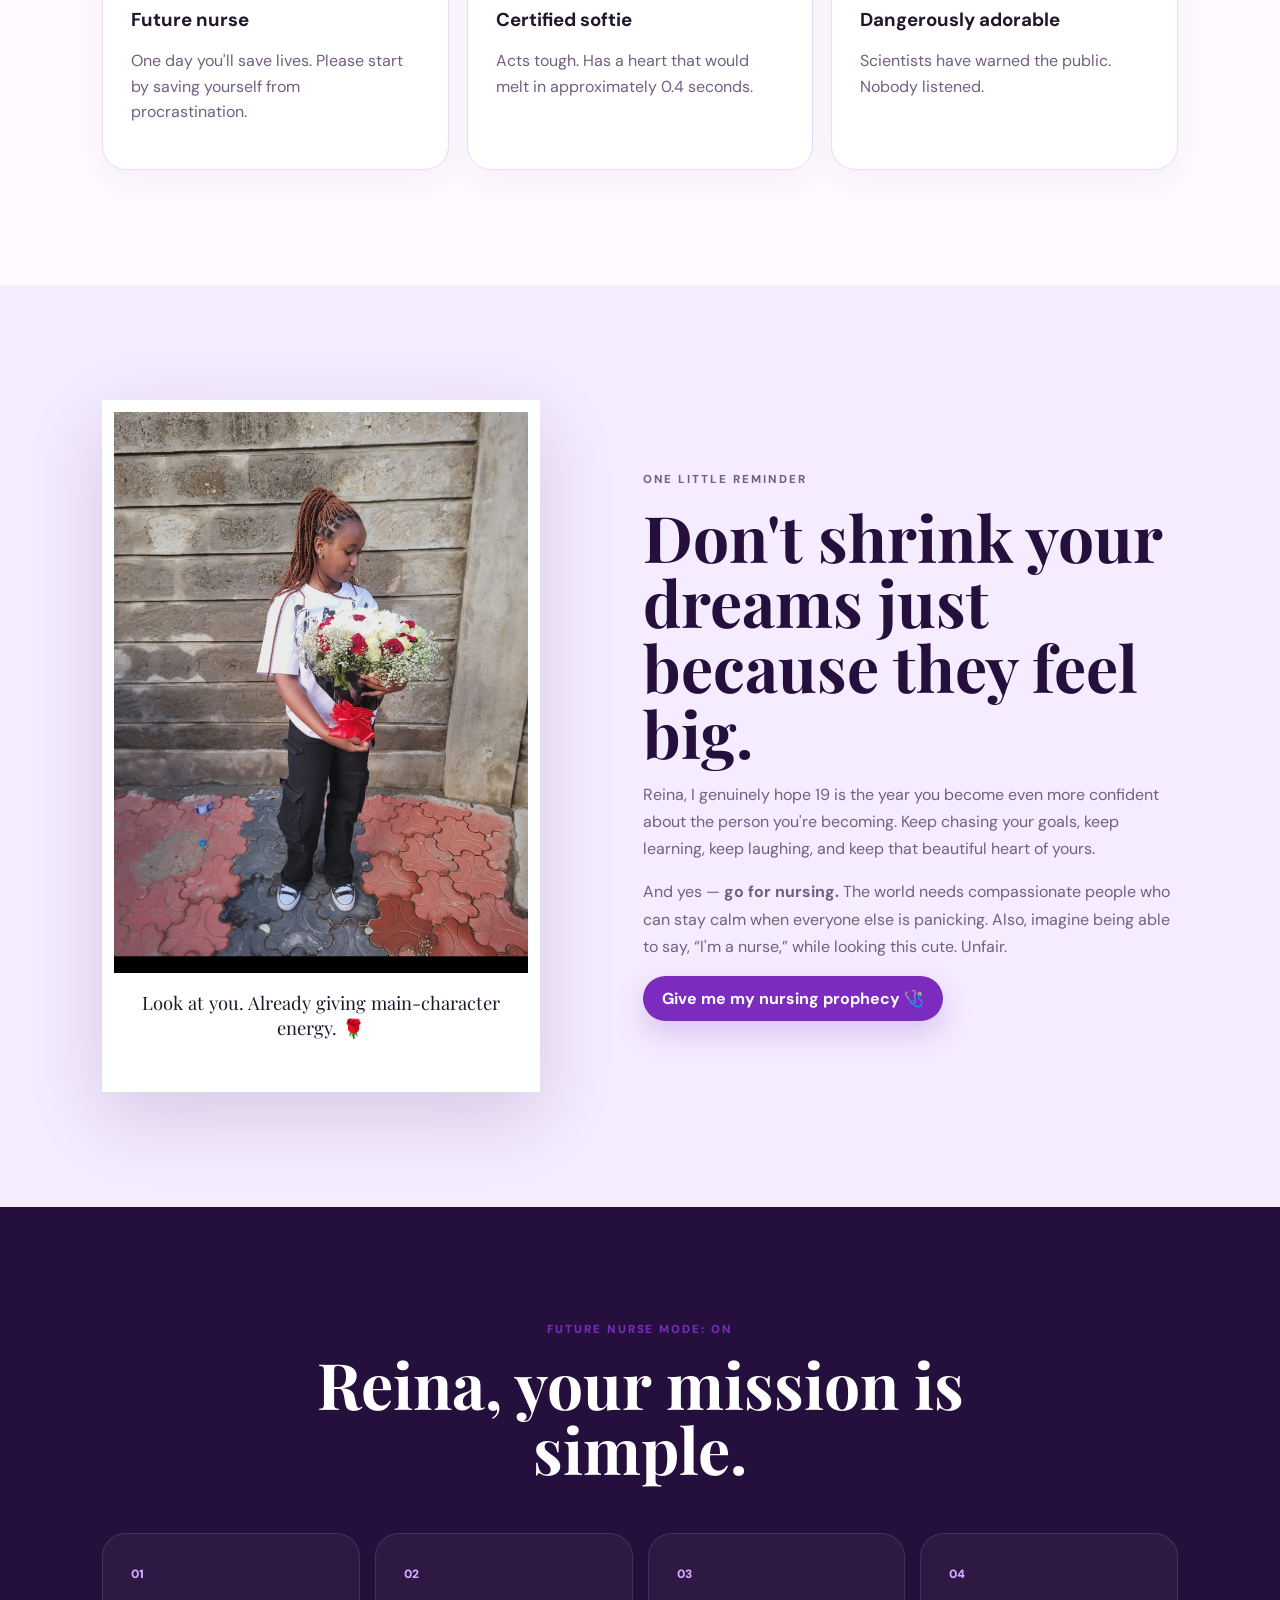
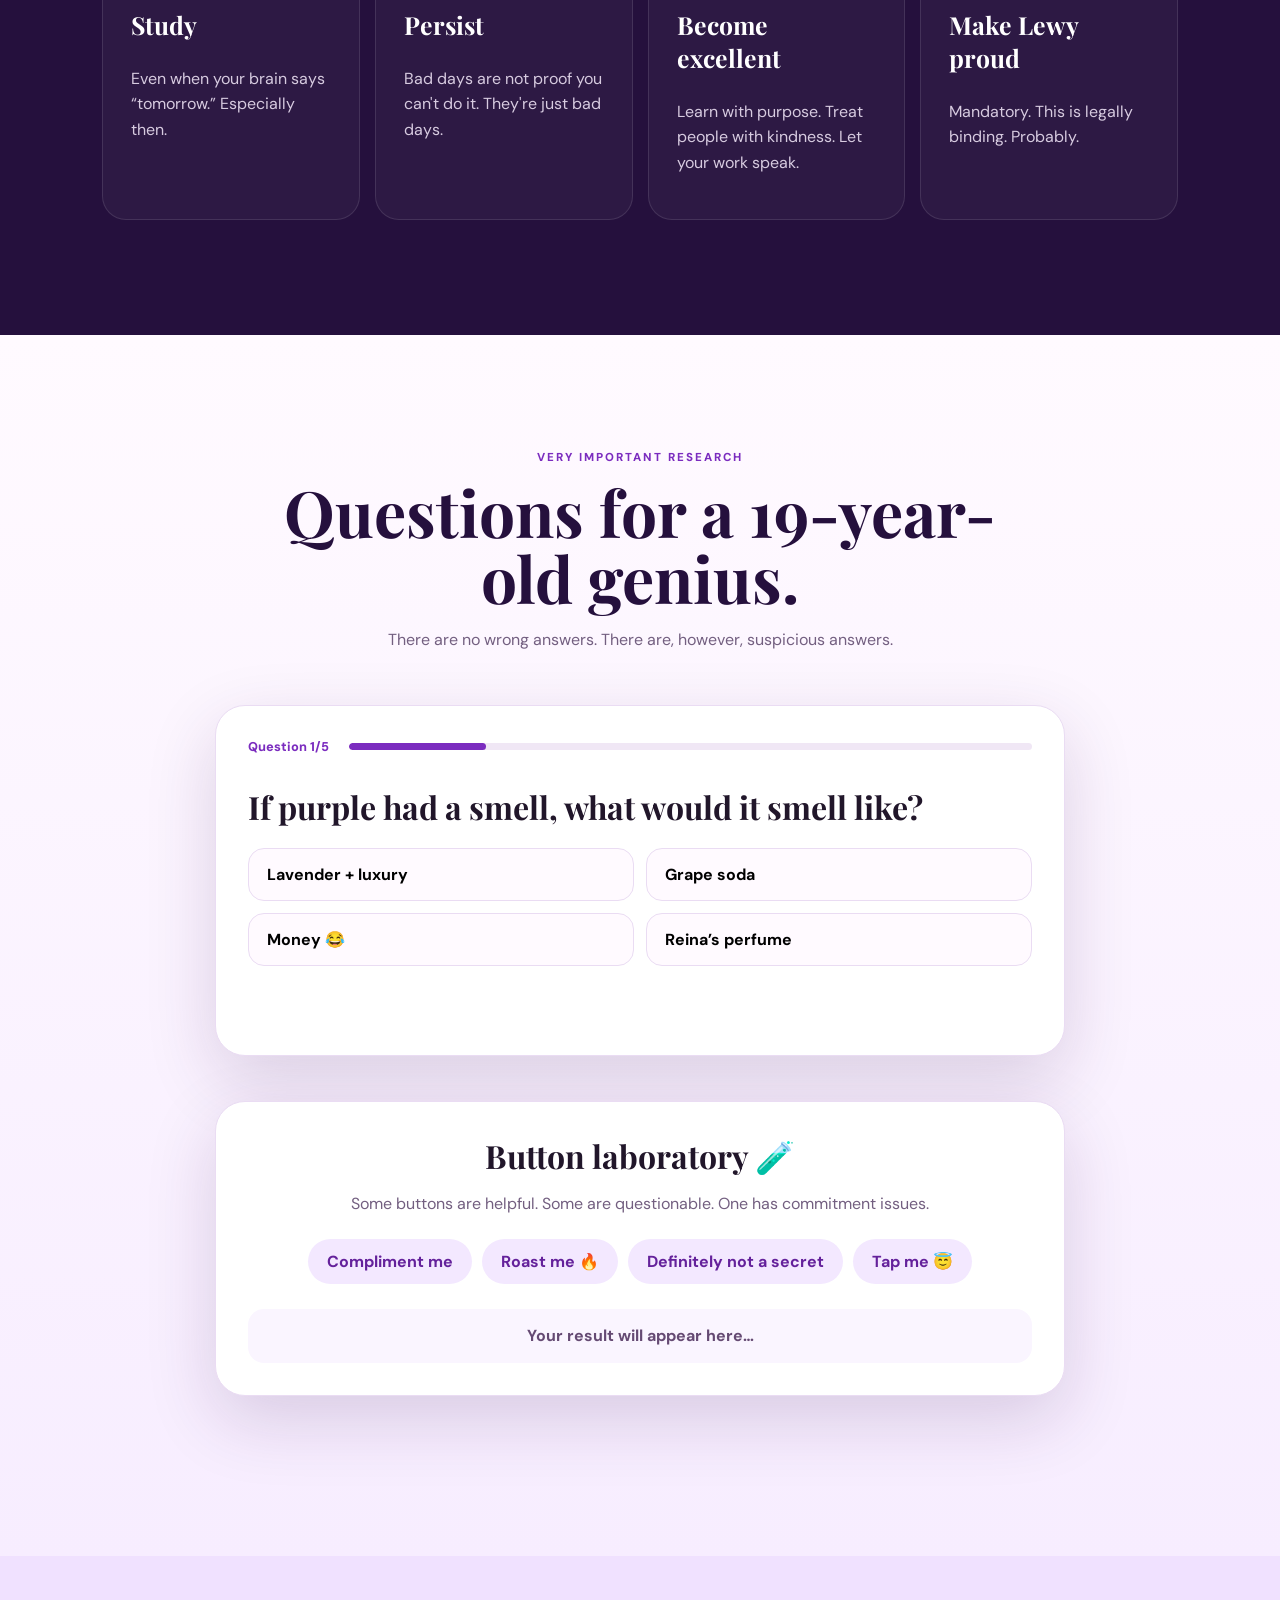
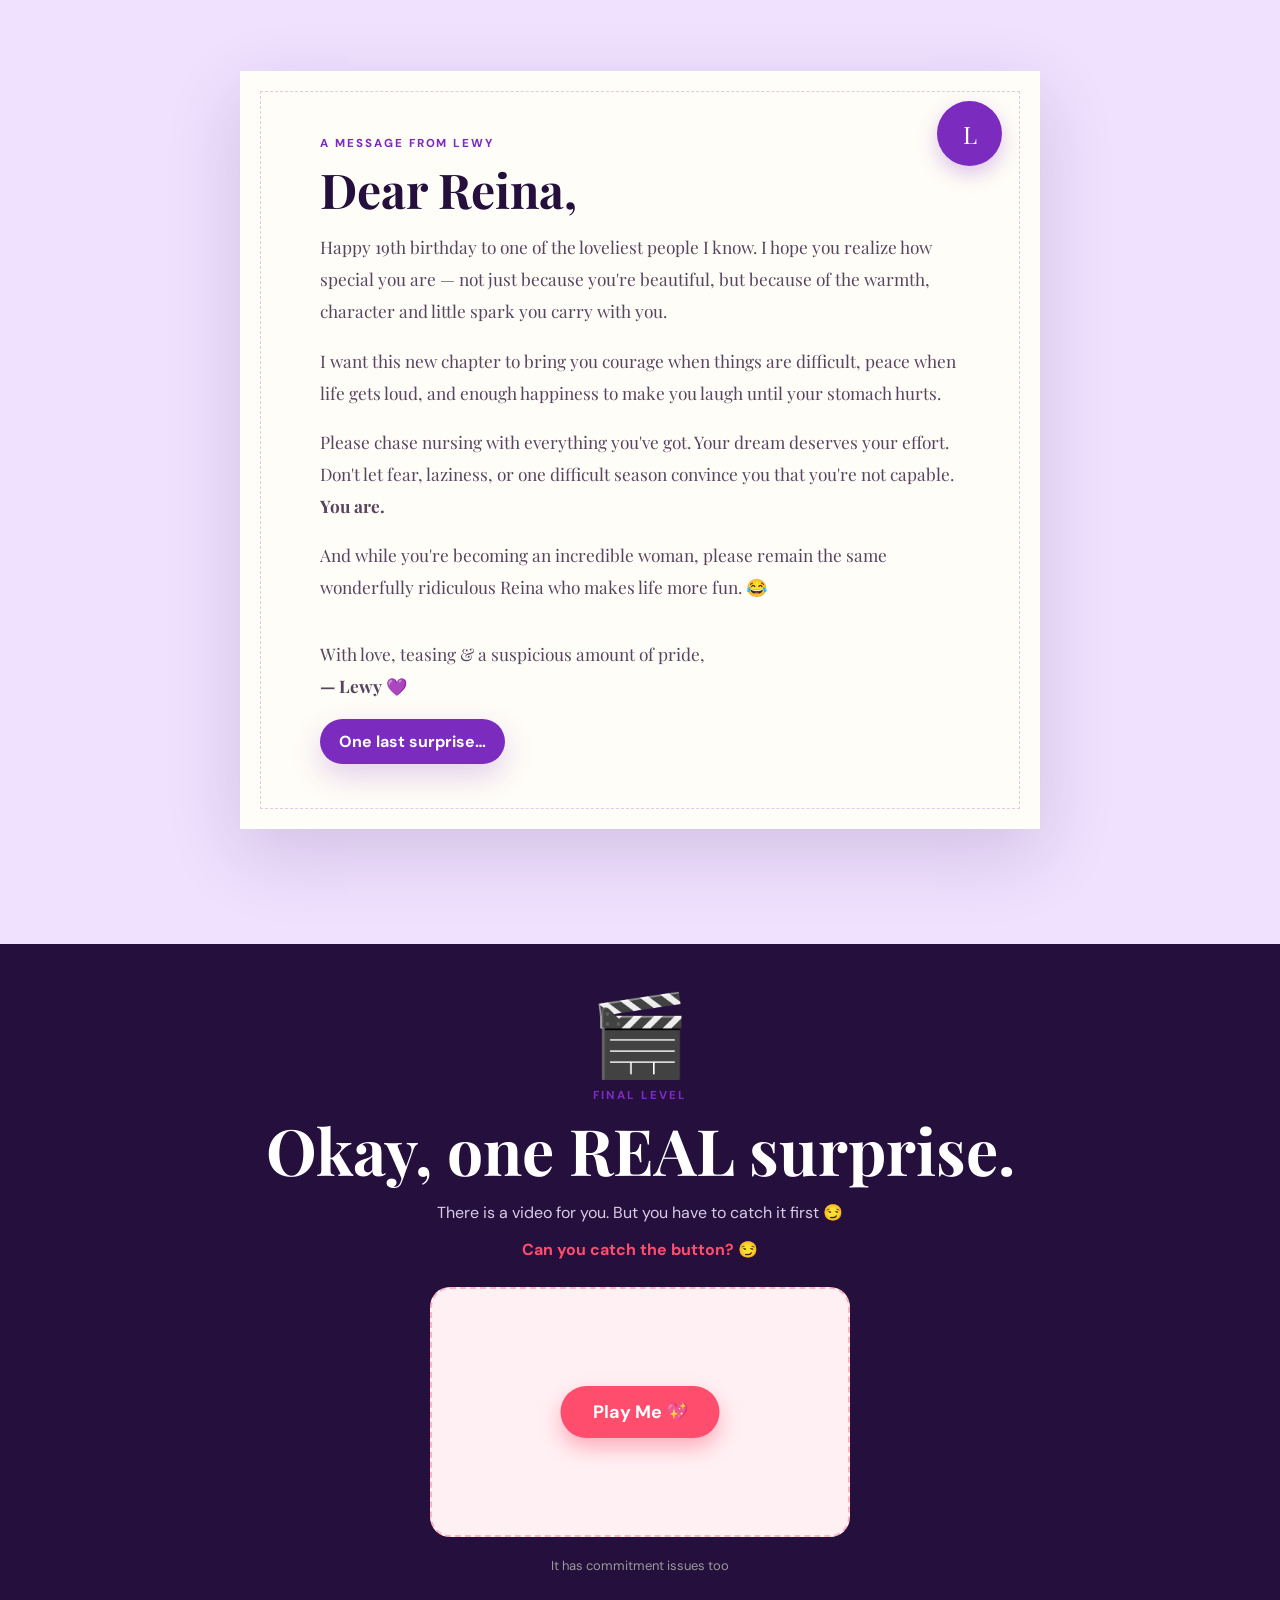
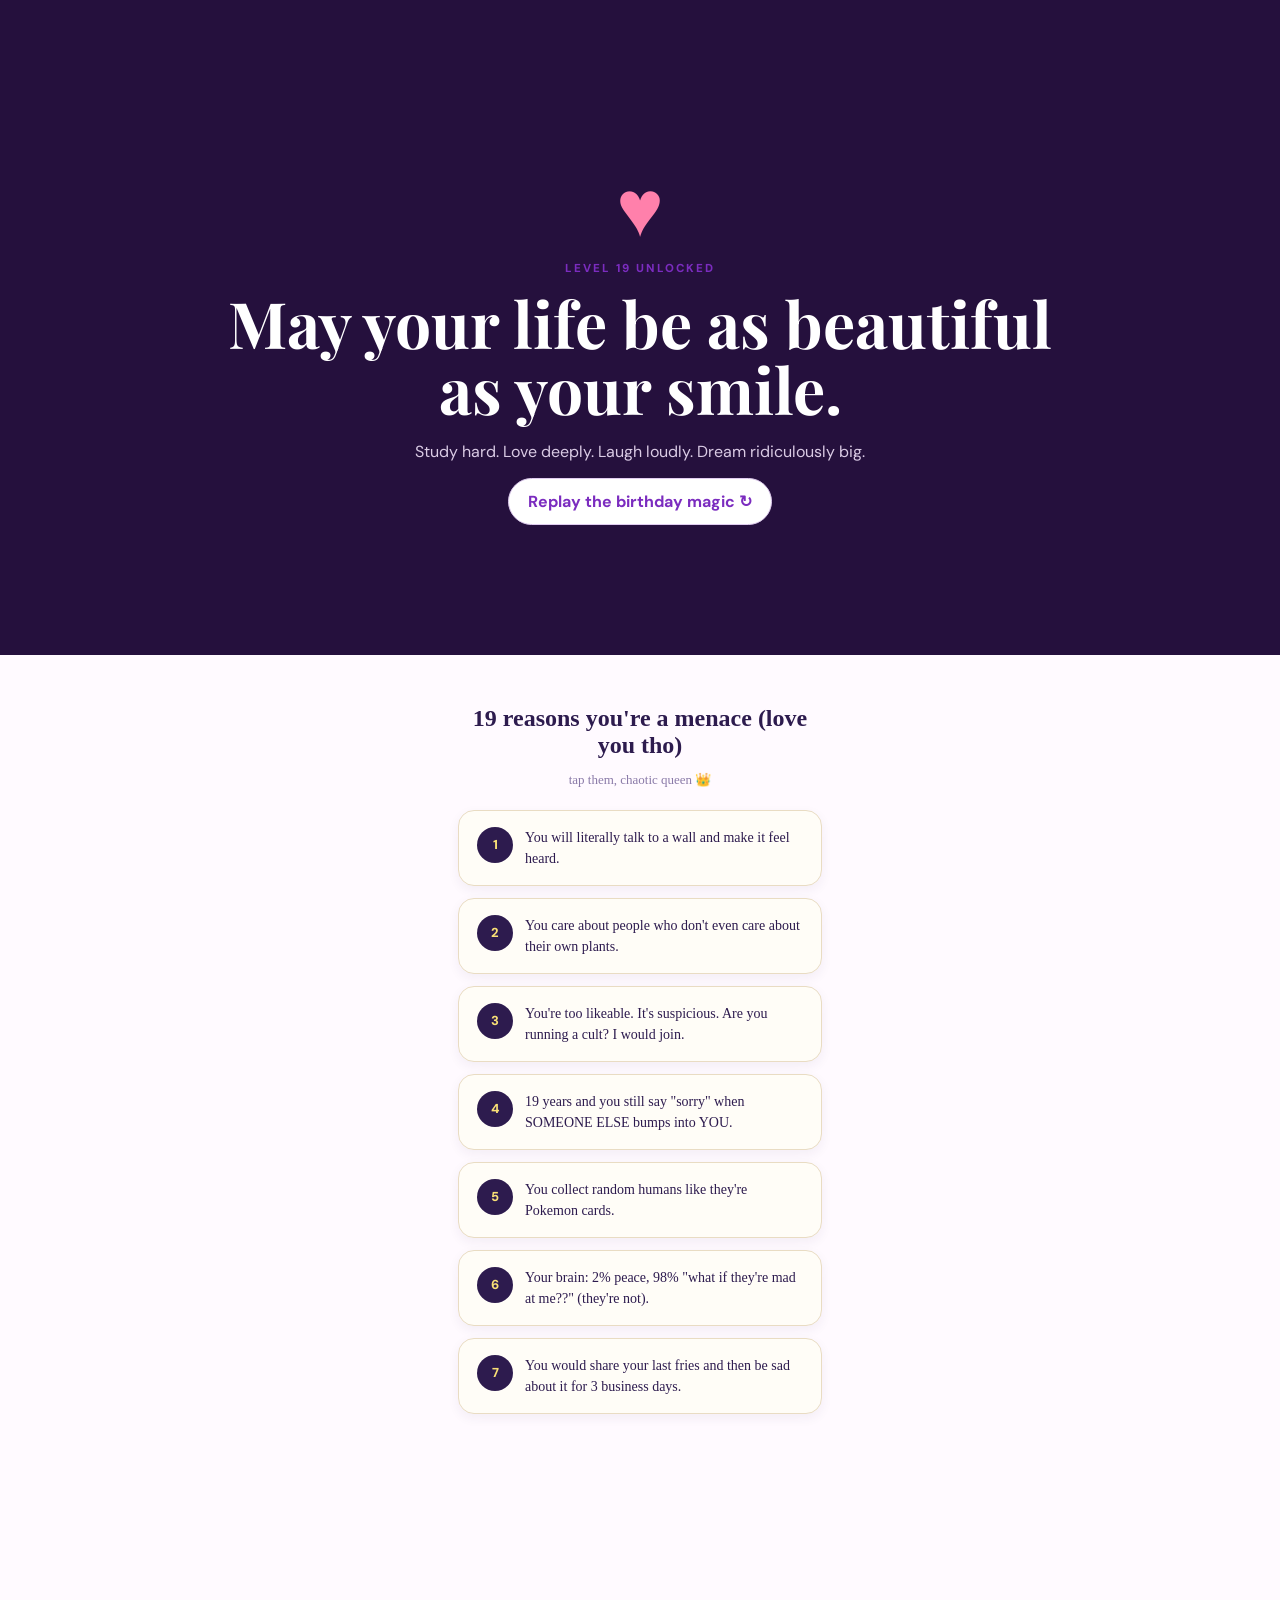
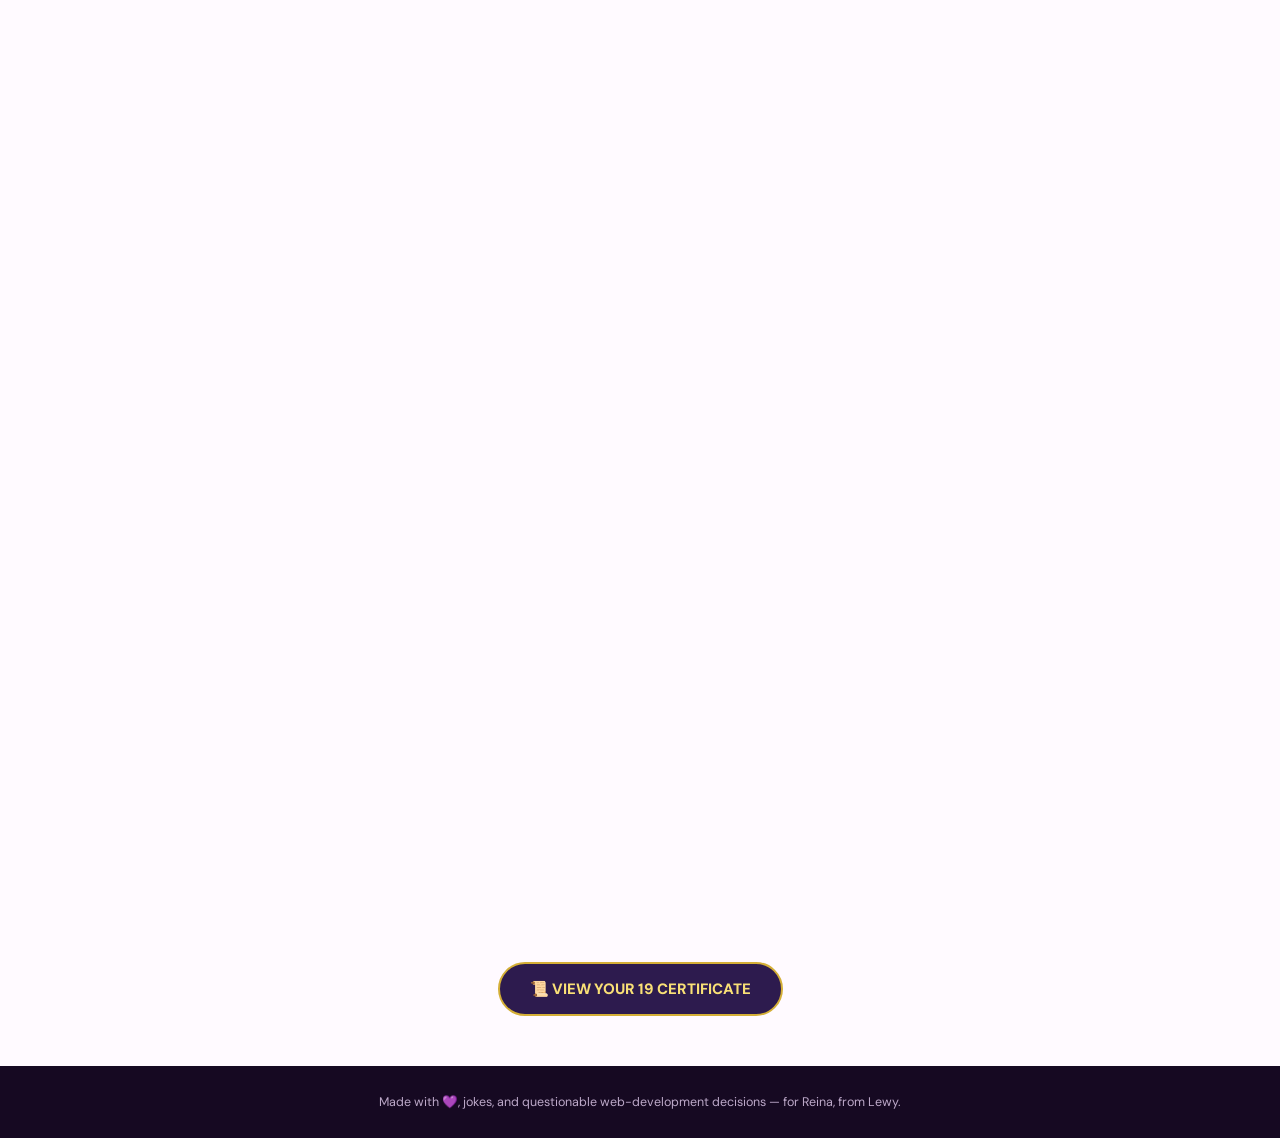
==== commit 63fb84a5: "restore full site - only remove redirect" ====
--- a/index.html
+++ b/index.html
@@ -9,9 +9,60 @@
   <link rel="preconnect" href="https://fonts.gstatic.com" crossorigin>
   <link href="https://fonts.googleapis.com/css2?family=DM+Sans:wght@400;500;600;700&family=Playfair+Display:wght@600;700;800&display=swap" rel="stylesheet">
   <link rel="stylesheet" href="style.css">
+  <style>
+    /* ===== ADDED: Play Me Game ===== */
+    #videoSurprise{padding:40px 20px; text-align:center}
+    #game-area{position:relative;width:100%;max-width:420px;height:250px;background:#fff0f3;border-radius:20px;margin:20px auto;border:2px dashed #ffb3c1;overflow:hidden}
+    #message{font-weight:700;color:#ff4d6d;height:28px;margin-top:15px;font-family:'DM Sans',sans-serif}
+    #playBtn{position:absolute;left:50%;top:50%;transform:translate(-50%,-50%);background:#ff4d6d;color:white;border:none;padding:14px 32px;border-radius:50px;font-size:18px;font-weight:700;box-shadow:0 10px 20px rgba(255,77,109,.4);transition:all.2s ease;touch-action:none;cursor:pointer;z-index:2}
+    #videoModal{display:none;position:fixed;inset:0;z-index:9999;background:rgba(0,0,0,.85);justify-content:center;align-items:center;padding:15px}
+    #videoModal.show{display:flex}
+    #videoModal video{width:100%;max-width:400px;border-radius:20px;box-shadow:0 20px 60px rgba(0,0,0,.5)}
+    #closeVideo{position:absolute;top:20px;right:20px;background:white;border:none;width:44px;height:44px;border-radius:50%;font-size:22px;cursor:pointer}
+  </style>
 </head>
 <body>
-  <div class="cursor-glow"></div>
+
+<!-- MY SONG -->
+<style>
+#music-float{position:fixed; top:64px; right:12px; z-index:9998; background:#fffdf7; border:1px solid #e9dcc3; border-radius:100px; padding:8px 12px; display:flex; align-items:center; gap:8px; box-shadow:0 4px 12px rgba(0,0,0,0.12); cursor:pointer; font-family:Georgia,serif; font-size:11px; color:#2d1b4e; font-weight:800;}
+#music-float.playing{ background:#2d1b4e; color:#f9e076; border-color:#d4af37;}
+#next-btn{margin-left:6px; background:#f9e076; border:none; border-radius:50%; width:22px; height:22px; cursor:pointer; font-weight:900;}
+</style>
+<div id="music-float"><span id="music-icon">♪</span> <span id="music-text">Play</span> <button id="next-btn">›</button></div>
+<audio id="bg-audio"></audio>
+<script>
+const tracks=[
+  {file:"./aha.mp3", name:"Aha"},
+  {file:"./jcole.mp3", name:"J Cole"},
+  {file:"./songo.mp3", name:"Drake"}
+];
+let cur=0;
+const audio=document.getElementById('bg-audio');
+const btn=document.getElementById('music-float');
+const icon=document.getElementById('music-icon');
+const txt=document.getElementById('music-text');
+const next=document.getElementById('next-btn');
+function loadTrack(i){ cur=i % tracks.length; audio.src=tracks[cur].file; txt.textContent=tracks[cur].name; }
+loadTrack(0);
+let playing=false;
+btn.onclick=async(e)=>{
+  if(e.target.id==='next-btn') return;
+  try{
+    if(!playing){ await audio.play(); playing=true; btn.classList.add('playing'); icon.textContent='♫'; }
+    else{ audio.pause(); playing=false; btn.classList.remove('playing'); icon.textContent='♪'; }
+  }catch(err){ txt.textContent='Tap again'; }
+};
+next.onclick=async()=>{
+  loadTrack(cur+1);
+  if(playing){ await audio.play(); icon.textContent='♫'; }
+  btn.classList.add('playing');
+};
+audio.onended=()=>{ loadTrack(cur+1); audio.play(); };
+</script>
+
+
+<div class="cursor-glow"></div>
   <div id="confetti"></div>
 
   <header class="nav">
@@ -167,6 +218,19 @@
       </div>
     </section>
 
+    <!-- ===== ADDED SECTION: ANNOYING PLAY ME BUTTON ===== -->
+    <section class="section final" id="videoSurprise">
+      <div class="final-inner reveal">
+        <div class="big-heart">🎬</div>
+        <p class="eyebrow">FINAL LEVEL</p>
+        <h2>Okay, one REAL surprise.</h2>
+        <p>There is a video for you. But you have to catch it first 😏</p>
+        <div id="message">Can you catch the button? 😏</div>
+        <div id="game-area"><button id="playBtn">Play Me 💖</button></div>
+        <p style="font-size:13px;color:#999;margin-top:10px">It has commitment issues too</p>
+      </div>
+    </section>
+
     <section class="final section">
       <div class="final-inner reveal">
         <div class="big-heart">♥</div>
@@ -178,9 +242,7 @@
     </section>
   </main>
 
-  <footer>
-    Made with 💜, jokes, and questionable web-development decisions — for Reina, from Lewy.
-  </footer>
+  
 
   <div class="modal" id="modal" aria-hidden="true">
     <div class="modal-card">
@@ -192,7 +254,243 @@
     </div>
   </div>
 
+  <!-- VIDEO MODAL ADDED -->
+  <div id="videoModal">
+    <button id="closeVideo">✕</button>
+    <video id="reinaVideo" controls playsinline>
+      <source src="assets/20260904_101156.mp4" type="video/mp4">
+    </video>
+  </div>
+
   <div class="toast" id="toast"></div>
   <script src="script.js"></script>
+
+  <script>
+  // ===== ADDED: Annoying Play Me Logic =====
+  const playBtn=document.getElementById('playBtn');
+  const game=document.getElementById('game-area');
+  const msg=document.getElementById('message');
+  const videoModal=document.getElementById('videoModal');
+  const reinaVideo=document.getElementById('reinaVideo');
+  const closeVideo=document.getElementById('closeVideo');
+  let attempts=0;
+  const maxAttempts=8;
+  const texts=["Can you catch the button? 😏","Oops too slow! 😝","Haha not that easy!","You almost got me!","Why so slow Reina? 😂","Okay okay... 2 more tries!","Awww fine you win! 🥺💖","Last chance!","Playing your surprise... 🎬"];
+  function movePlayBtn(){
+    attempts++;
+    if(attempts < maxAttempts){
+      msg.textContent=texts[attempts]||texts[1];
+      const maxX=game.clientWidth-playBtn.offsetWidth-12;
+      const maxY=game.clientHeight-playBtn.offsetHeight-12;
+      playBtn.style.left=Math.random()*maxX+'px';
+      playBtn.style.top=Math.random()*maxY+'px';
+      playBtn.style.transform='translate(0,0)';
+      playBtn.style.scale=1-attempts*0.06;
+    }else{
+      msg.textContent=texts[8];
+      playBtn.textContent='Okay Play! ▶️';
+      playBtn.style.left='50%'; playBtn.style.top='50%';
+      playBtn.style.transform='translate(-50%,-50%)';
+      playBtn.style.scale='1.25'; playBtn.style.background='#2ec4b6';
+      playBtn.onclick=()=>{videoModal.classList.add('show'); reinaVideo.play();};
+    }
+  }
+  if(playBtn){
+    playBtn.addEventListener('mouseenter',movePlayBtn);
+    playBtn.addEventListener('touchstart',e=>{e.preventDefault(); movePlayBtn();});
+    playBtn.addEventListener('click',e=>{
+      if(attempts < maxAttempts){ e.preventDefault(); movePlayBtn(); }
+      else { videoModal.classList.add('show'); reinaVideo.play(); }
+    });
+  }
+  if(closeVideo){ closeVideo.onclick=()=>{videoModal.classList.remove('show'); reinaVideo.pause();}; }
+  if(videoModal){ videoModal.onclick=e=>{ if(e.target===videoModal){videoModal.classList.remove('show'); reinaVideo.pause();}}; }
+  </script>
+
+
+<script>
+const playBtn=document.getElementById('playBtn');
+const game=document.getElementById('game-area');
+let a=0;
+function makeItPlayable(){
+  playBtn.textContent='Okay Play! ▶️';
+  playBtn.style.left='50%';playBtn.style.top='50%';
+  playBtn.style.transform='translate(-50%,-50%)';
+  playBtn.style.background='#2ec4b6';
+  
+}
+function moveBtn(){
+  a++;
+  if(a<7){
+    playBtn.style.left=Math.random()*(game.clientWidth-90)+'px';
+    playBtn.style.top=Math.random()*(game.clientHeight-50)+'px';
+    playBtn.style.transform='none';
+  }else{ makeItPlayable(); }
+}
+playBtn.ontouchstart=function(e){ if(a<7){ e.preventDefault(); moveBtn(); } };
+</script>
+
+
+
+
+
+
+
+<!-- 19 REASONS CHAOTIC -->
+<style>
+.reasons-wrap{padding:30px 18px; max-width:400px; margin:0 auto;}
+.reasons-title{font-family:Georgia,serif; text-align:center; color:#2d1b4e; font-size:24px; margin-bottom:8px;}
+.reasons-sub{text-align:center; color:#8a7aa8; font-size:13px; margin-bottom:22px; font-family:Georgia,serif;}
+.reason-card{background:#fffdf7; border:1px solid #e9dcc3; border-radius:16px; padding:16px 18px; margin:12px 0; display:flex; gap:12px; align-items:flex-start; box-shadow:0 4px 12px rgba(45,27,78,0.06); transform:translateY(20px); opacity:0; transition:all 0.6s ease; cursor:pointer;}
+.reason-card.show{transform:translateY(0); opacity:1;}
+.reason-num{min-width:36px; height:36px; background:#2d1b4e; color:#f9e076; border-radius:50%; display:flex; align-items:center; justify-content:center; font-weight:800; font-size:13px;}
+.reason-text{font-family:Georgia,serif; font-size:14px; color:#2d1b4e; line-height:1.5;}
+</style>
+<div class="reasons-wrap" id="reasons">
+  <h2 class="reasons-title">19 reasons you're a menace (love you tho)</h2>
+  <p class="reasons-sub">tap them, chaotic queen 👑</p>
+  <div class="reason-card"><div class="reason-num">1</div><div class="reason-text">You will literally talk to a wall and make it feel heard.</div></div>
+  <div class="reason-card"><div class="reason-num">2</div><div class="reason-text">You care about people who don't even care about their own plants.</div></div>
+  <div class="reason-card"><div class="reason-num">3</div><div class="reason-text">You're too likeable. It's suspicious. Are you running a cult? I would join.</div></div>
+  <div class="reason-card"><div class="reason-num">4</div><div class="reason-text">19 years and you still say "sorry" when SOMEONE ELSE bumps into YOU.</div></div>
+  <div class="reason-card"><div class="reason-num">5</div><div class="reason-text">You collect random humans like they're Pokemon cards.</div></div>
+  <div class="reason-card"><div class="reason-num">6</div><div class="reason-text">Your brain: 2% peace, 98% "what if they're mad at me??" (they're not).</div></div>
+  <div class="reason-card"><div class="reason-num">7</div><div class="reason-text">You would share your last fries and then be sad about it for 3 business days.</div></div>
+  <div class="reason-card"><div class="reason-num">8</div><div class="reason-text">Officially 19 but still loses her keys while holding them.</div></div>
+  <div class="reason-card"><div class="reason-num">9</div><div class="reason-text">You laugh at your own jokes before you even finish them — and we all do too.</div></div>
+  <div class="reason-card"><div class="reason-num">10</div><div class="reason-text">You have main-character energy but you use it to hype up everyone else.</div></div>
+  <div class="reason-card"><div class="reason-num">11</div><div class="reason-text">You'd be late to your own birthday because you stopped to help someone.</div></div>
+  <div class="reason-card"><div class="reason-num">12</div><div class="reason-text">Your camera roll is 80% screenshots you'll "definitely use later" (you won't).</div></div>
+  <div class="reason-card"><div class="reason-num">13</div><div class="reason-text">You overthink a "k" text for 45 minutes like it's a final exam.</div></div>
+  <div class="reason-card"><div class="reason-num">14</div><div class="reason-text">19 and still can't decide what to eat, but everyone trusts your food choices.</div></div>
+  <div class="reason-card"><div class="reason-num">15</div><div class="reason-text">You're chaotic good. Like, would punch someone then ask if they're okay.</div></div>
+  <div class="reason-card"><div class="reason-num">16</div><div class="reason-text">You make friends in the Uber, at the shop, in the queue — babe, chill.</div></div>
+  <div class="reason-card"><div class="reason-num">17</div><div class="reason-text">You act like you're shy but you have the loudest laugh in a 10km radius.</div></div>
+  <div class="reason-card"><div class="reason-num">18</div><div class="reason-text">If being annoying was illegal you'd have life sentence, but we love it here.</div></div>
+  <div class="reason-card"><div class="reason-num">19</div><div class="reason-text">You're officially 19. Still weird, still too nice, still my favorite human. Proud of you — Lewy</div></div>
+</div>
+<script>
+const cards=document.querySelectorAll('.reason-card');
+const obs=new IntersectionObserver((entries)=>{entries.forEach((e,i)=>{if(e.isIntersecting){setTimeout(()=>e.target.classList.add('show'), i*80);}});},{threshold:0.15});
+cards.forEach(c=>obs.observe(c));
+cards.forEach(c=>{c.addEventListener('click',()=>{c.style.background='#fff7d6'; if(navigator.vibrate) navigator.vibrate(30);});});
+</script>
+
+<!-- CERTIFICATE - CLEAN NO DOWNLOAD -->
+
+<div id="secret-final" style="display:none; text-align:center; margin:40px 20px; animation: pop 0.5s ease;">
+  <p style="font-family:Georgia,serif; color:#2d1b4e; font-size:16px; margin-bottom:12px;">You found them all. One more thing...</p>
+  <button id="secretBtn" style="background:linear-gradient(135deg,#2d1b4e,#5a3d8a); color:#f9e076; padding:16px 36px; border:2px solid #d4af37; border-radius:100px; font-weight:800; font-size:15px; cursor:pointer; box-shadow:0 8px 20px rgba(45,27,78,0.3);">🎁 ONE LAST THING →</button>
+</div>
+<style>@keyframes pop{0%{transform:scale(0.8);opacity:0}100%{transform:scale(1);opacity:1}}</style>
+<script>
+(function(){
+let tapped=new Set();
+const cards=document.querySelectorAll('.reason-card');
+const secret=document.getElementById('secret-final');
+cards.forEach((c,i)=>{
+  c.addEventListener('click',()=>{
+    tapped.add(i);
+    if(tapped.size===19){
+      secret.style.display='block';
+      secret.scrollIntoView({behavior:'smooth', block:'center'});
+      if(navigator.vibrate) navigator.vibrate([30,50,30]);
+    }
+  });
+});
+document.getElementById('secretBtn').onclick=()=>{
+  document.getElementById('certModal').style.display='flex';
+  // confetti
+  const e=new Event('click'); // trigger confetti from cert btn
+  if(window.makeConfetti) window.makeConfetti();
+  const canvas=document.getElementById('confetti-canvas');
+  if(canvas){
+    const evt = new CustomEvent('certOpen');
+    document.dispatchEvent(evt);
+  }
+  document.getElementById('certBtn').click();
+};
+})();
+</script>
+
+<div style="text-align:center; margin:50px 20px;">
+  <button id="certBtn" style="background:#2d1b4e; color:#f9e076; padding:15px 30px; border:2px solid #d4af37; border-radius:100px; font-weight:800; font-size:15px; cursor:pointer;">📜 VIEW YOUR 19 CERTIFICATE</button>
+</div>
+<div id="certModal" style="display:none; position:fixed; inset:0; background:rgba(20,10,40,0.95); z-index:9999; flex-direction:column; align-items:center; justify-content:center; padding:20px; overflow-y:auto;">
+  <div style="width:88%; max-width:330px; background:#f5f1e8; position:relative; box-shadow:0 0 0 6px #2d1b4e, 0 0 0 8px #d4af37; padding:28px 22px 20px; text-align:center;">
+    <div style="position:absolute; top:8px; left:8px; width:26px; height:26px; border-top:2px solid #d4af37; border-left:2px solid #d4af37;"></div>
+    <div style="position:absolute; top:8px; right:8px; width:26px; height:26px; border-top:2px solid #d4af37; border-right:2px solid #d4af37;"></div>
+    <div style="position:absolute; bottom:8px; left:8px; width:26px; height:26px; border-bottom:2px solid #d4af37; border-left:2px solid #d4af37;"></div>
+    <div style="position:absolute; bottom:8px; right:8px; width:26px; height:26px; border-bottom:2px solid #d4af37; border-right:2px solid #d4af37;"></div>
+    <h2 style="font-family:Georgia,serif; font-size:18px; color:#2d1b4e; margin:0; font-weight:400;">Certificate of</h2>
+    <h2 style="font-family:Georgia,serif; font-size:22px; color:#2d1b4e; margin:2px 0 12px; font-style:italic; font-weight:700;">Officially Being 19</h2>
+    <div style="color:#d4af37; font-size:11px; margin:12px 0;">✦ ─── ✦ ─── ✦</div>
+    <h1 style="font-family:cursive; font-size:46px; color:#e07a7a; margin:10px 0;">Reina</h1>
+    <div style="color:#d4af37; font-size:11px; margin:12px 0;">✦ ─── ✦ ─── ✦</div>
+    <p style="font-family:Georgia,serif; font-size:13.5px; color:#2d1b4e; line-height:1.6; max-width:280px; margin:0 auto;">This certifies that the above named person has successfully completed nineteen years of talking to strangers, over-caring about everyone around her, and being far too likeable for her own good.</p>
+    <p style="font-family:Georgia,serif; font-size:13px; color:#5a3d8a; font-style:italic; margin:18px 0;">...proud in the best possible way.</p>
+    <div style="height:1px; background:#d4af37; margin:18px 0; opacity:0.5;"></div>
+    <div style="display:flex; justify-content:space-between; margin-top:14px;"><div style="text-align:left; font-family:Georgia,serif; font-size:11px; color:#2d1b4e;">Issued:<br>today, obviously</div><div style="font-family:cursive; font-size:26px; transform:rotate(-4deg);">Lewy</div></div>
+  </div>
+  <button id="closeCert" style="margin-top:20px; background:white; color:#2d1b4e; border:none; padding:12px 32px; border-radius:100px; font-weight:800; font-size:11px; cursor:pointer;">CLOSE ✕</button>
+</div>
+<script>
+document.getElementById('certBtn').onclick=()=>{document.getElementById('certModal').style.display='flex';};
+document.getElementById('closeCert').onclick=()=>{document.getElementById('certModal').style.display='none';};
+document.getElementById('certModal').onclick=(e)=>{if(e.target.id==='certModal') e.currentTarget.style.display='none';};
+</script>
+<footer>
+    Made with 💜, jokes, and questionable web-development decisions — for Reina, from Lewy.
+  </footer>
+
+<!-- CONFETTI -->
+<canvas id="confetti-canvas" style="position:fixed; inset:0; width:100%; height:100%; pointer-events:none; z-index:10000;"></canvas>
+<script>
+(function(){
+const canvas=document.getElementById('confetti-canvas');
+const ctx=canvas.getContext('2d');
+let W,H,parts=[];
+function resize(){W=canvas.width=window.innerWidth; H=canvas.height=window.innerHeight;}
+window.addEventListener('resize',resize); resize();
+function rand(a,b){return Math.random()*(b-a)+a;}
+function makeConfetti(x,y){
+  const colors=['#f9e076','#d4af37','#2d1b4e','#e07a7a','#ffffff'];
+  for(let i=0;i<120;i++){
+    parts.push({
+      x:x||W/2, y:y||H/3,
+      vx:rand(-7,7), vy:rand(-9,-1),
+      r:rand(4,8), color:colors[Math.floor(Math.random()*colors.length)],
+      rot:rand(0,360), rotV:rand(-10,10), life:rand(80,150)
+    });
+  }
+}
+function anim(){
+  ctx.clearRect(0,0,W,H);
+  for(let i=parts.length-1;i>=0;i--){
+    let p=parts[i];
+    p.x+=p.vx; p.y+=p.vy; p.vy+=0.15; p.rot+=p.rotV; p.life--;
+    ctx.save(); ctx.translate(p.x,p.y); ctx.rotate(p.rot*Math.PI/180);
+    ctx.fillStyle=p.color; ctx.fillRect(-p.r/2,-p.r/2,p.r,p.r*0.6);
+    ctx.restore();
+    if(p.life<=0 || p.y>H) parts.splice(i,1);
+  }
+  requestAnimationFrame(anim);
+}
+anim();
+// fire on load
+setTimeout(()=>makeConfetti(), 800);
+// fire when cert opens
+const origBtn=document.getElementById('certBtn');
+if(origBtn){ origBtn.addEventListener('click', ()=>{ setTimeout(()=>makeConfetti(W/2, H/2), 200); }); }
+})();
+</script>
 </body>
+
+
+
+
+
+
+
+
 </html>
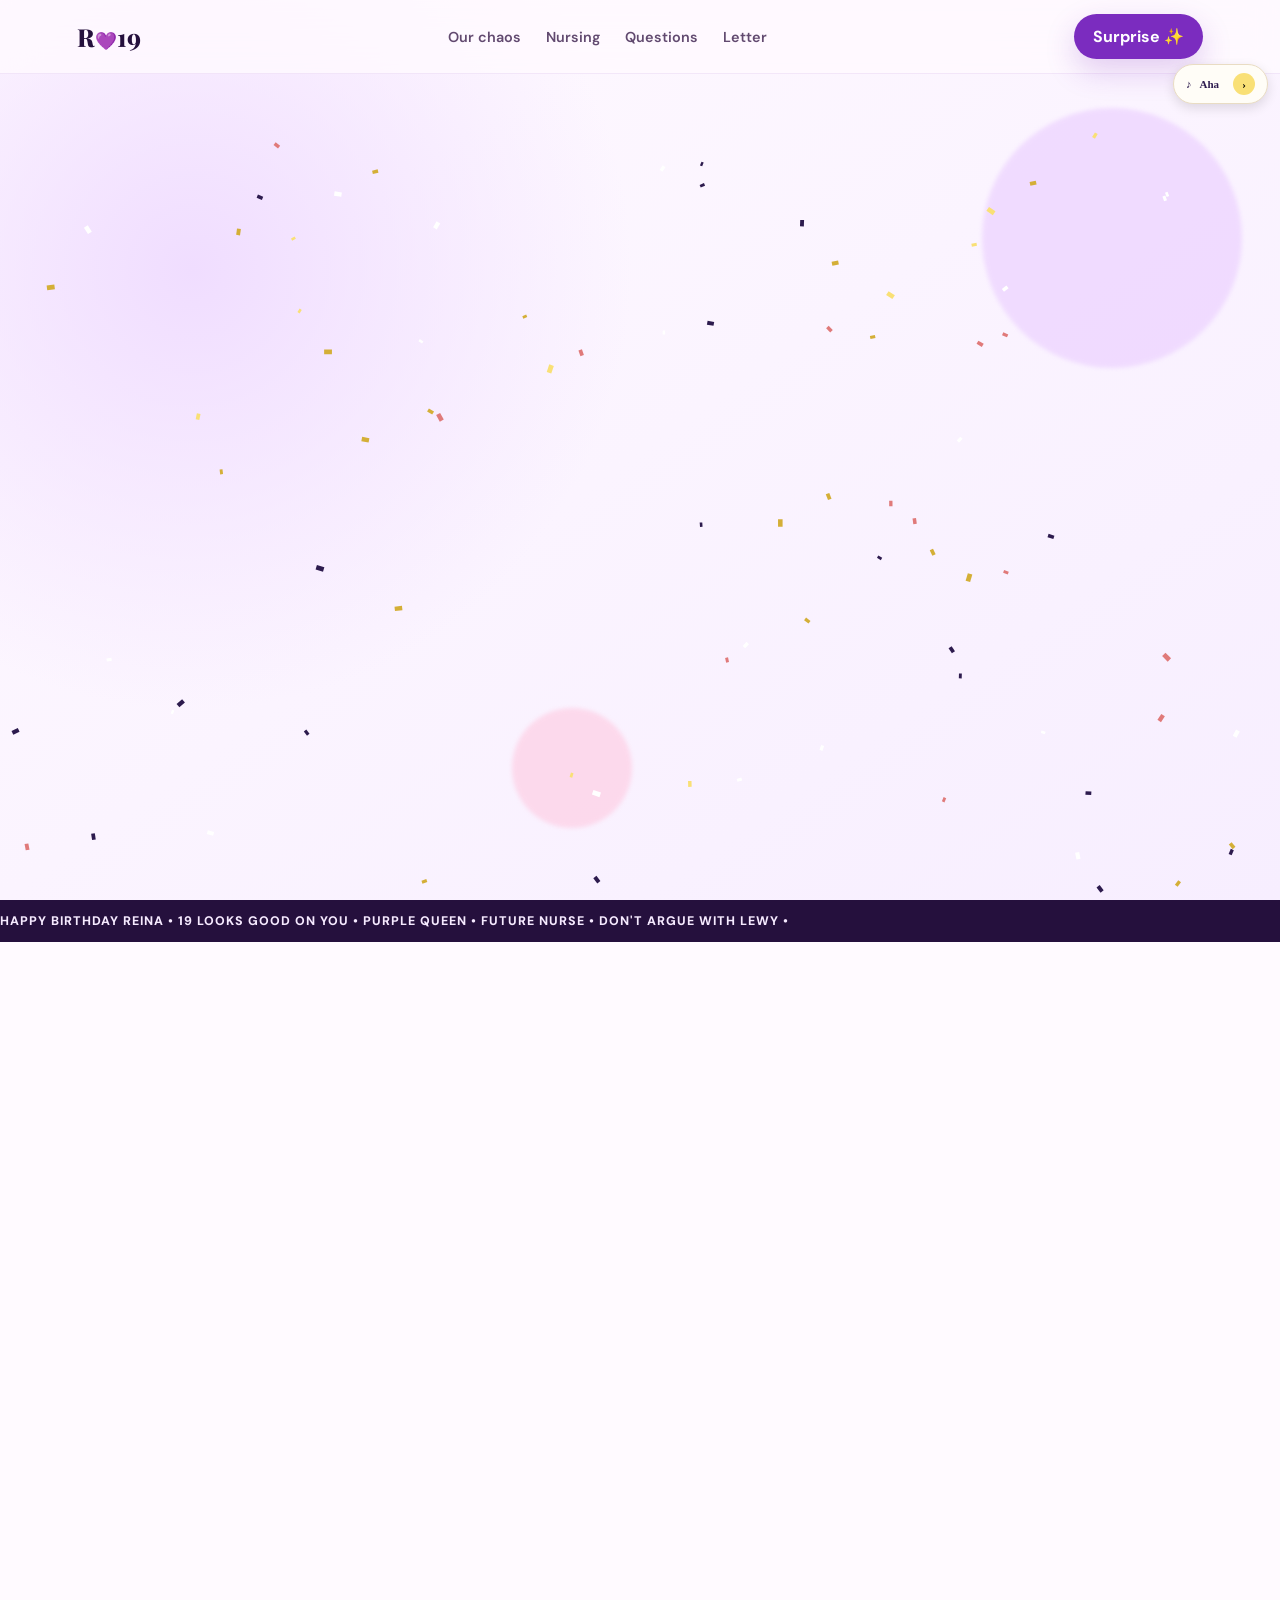
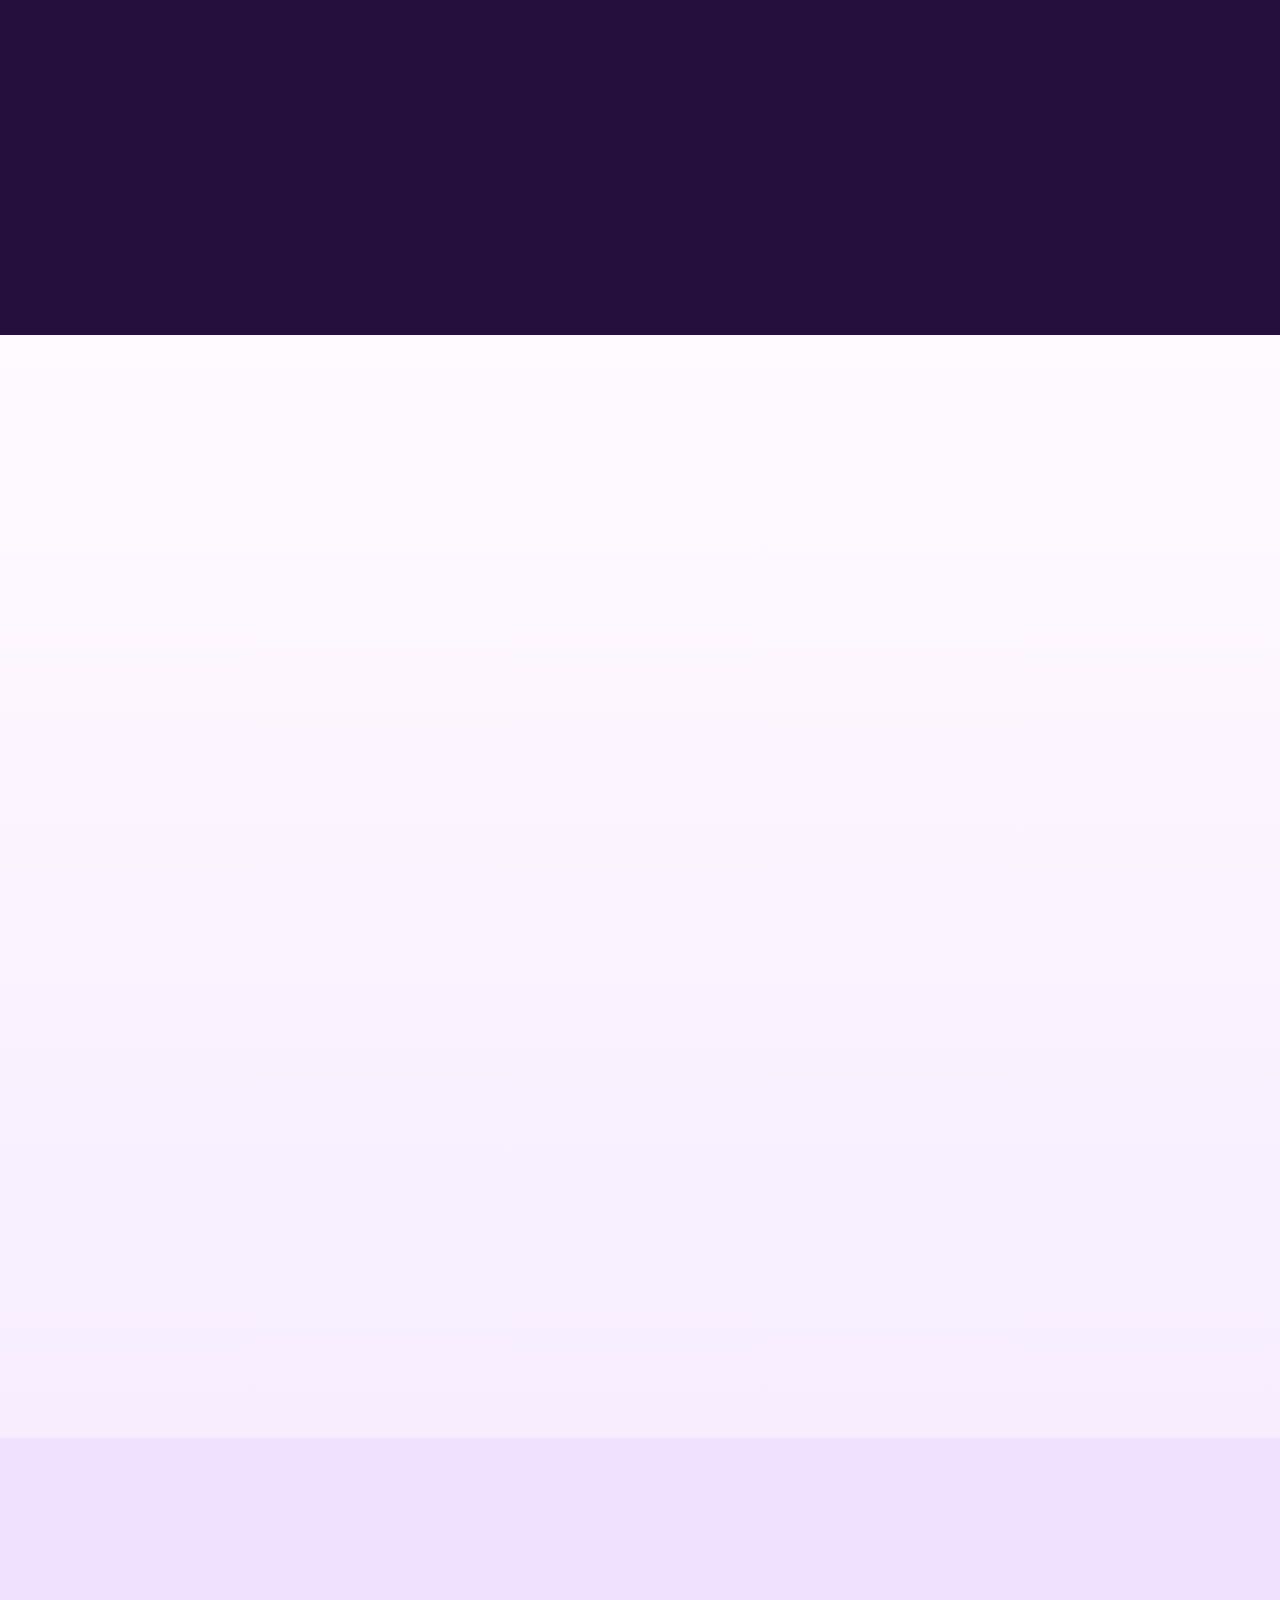
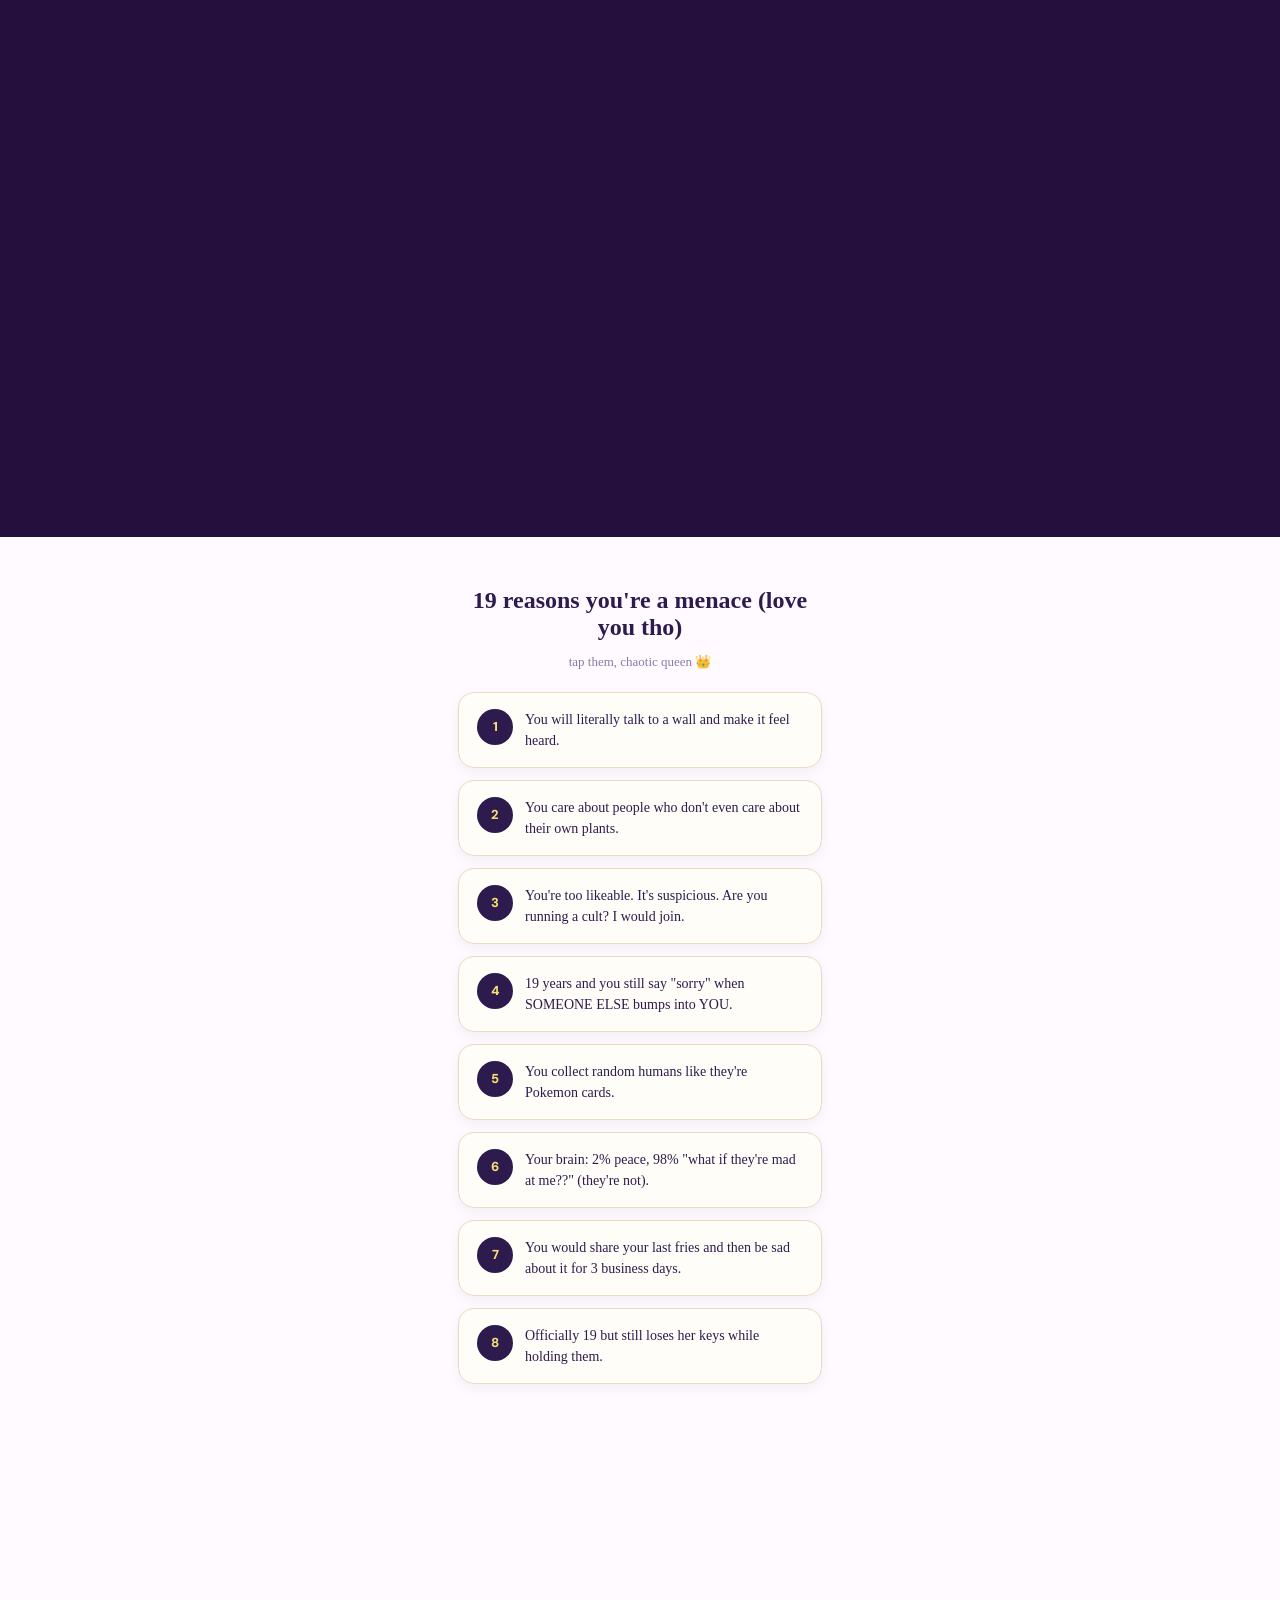
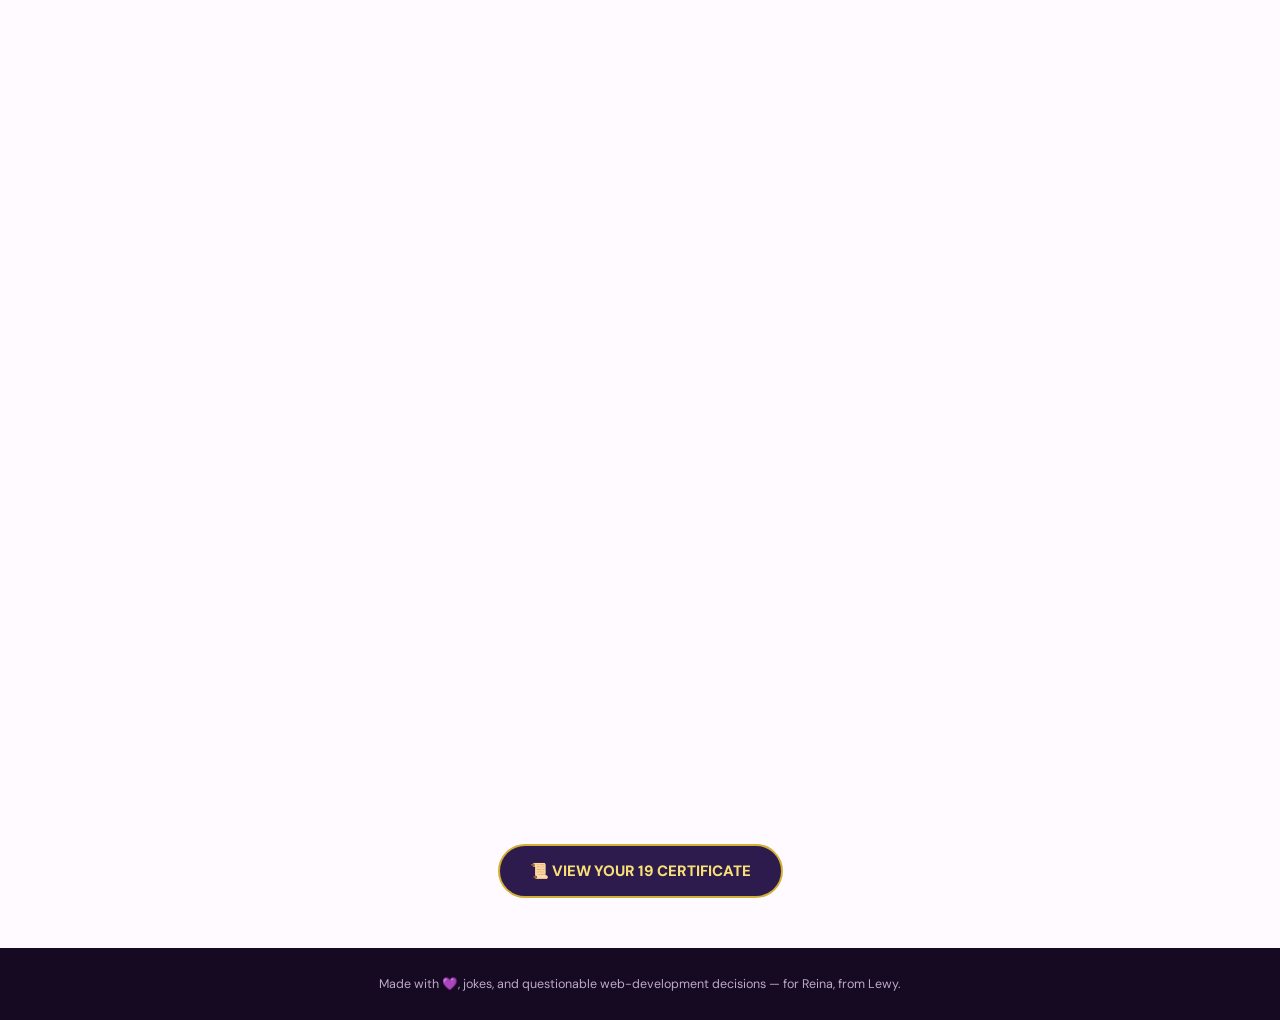
==== commit fce4e07b: "Fix birthday website interactions and media" ====
--- a/index.html
+++ b/index.html
@@ -265,70 +265,10 @@
   <div class="toast" id="toast"></div>
   <script src="script.js"></script>
 
-  <script>
-  // ===== ADDED: Annoying Play Me Logic =====
-  const playBtn=document.getElementById('playBtn');
-  const game=document.getElementById('game-area');
-  const msg=document.getElementById('message');
-  const videoModal=document.getElementById('videoModal');
-  const reinaVideo=document.getElementById('reinaVideo');
-  const closeVideo=document.getElementById('closeVideo');
-  let attempts=0;
-  const maxAttempts=8;
-  const texts=["Can you catch the button? 😏","Oops too slow! 😝","Haha not that easy!","You almost got me!","Why so slow Reina? 😂","Okay okay... 2 more tries!","Awww fine you win! 🥺💖","Last chance!","Playing your surprise... 🎬"];
-  function movePlayBtn(){
-    attempts++;
-    if(attempts < maxAttempts){
-      msg.textContent=texts[attempts]||texts[1];
-      const maxX=game.clientWidth-playBtn.offsetWidth-12;
-      const maxY=game.clientHeight-playBtn.offsetHeight-12;
-      playBtn.style.left=Math.random()*maxX+'px';
-      playBtn.style.top=Math.random()*maxY+'px';
-      playBtn.style.transform='translate(0,0)';
-      playBtn.style.scale=1-attempts*0.06;
-    }else{
-      msg.textContent=texts[8];
-      playBtn.textContent='Okay Play! ▶️';
-      playBtn.style.left='50%'; playBtn.style.top='50%';
-      playBtn.style.transform='translate(-50%,-50%)';
-      playBtn.style.scale='1.25'; playBtn.style.background='#2ec4b6';
-      playBtn.onclick=()=>{videoModal.classList.add('show'); reinaVideo.play();};
-    }
-  }
-  if(playBtn){
-    playBtn.addEventListener('mouseenter',movePlayBtn);
-    playBtn.addEventListener('touchstart',e=>{e.preventDefault(); movePlayBtn();});
-    playBtn.addEventListener('click',e=>{
-      if(attempts < maxAttempts){ e.preventDefault(); movePlayBtn(); }
-      else { videoModal.classList.add('show'); reinaVideo.play(); }
-    });
-  }
-  if(closeVideo){ closeVideo.onclick=()=>{videoModal.classList.remove('show'); reinaVideo.pause();}; }
-  if(videoModal){ videoModal.onclick=e=>{ if(e.target===videoModal){videoModal.classList.remove('show'); reinaVideo.pause();}}; }
-  </script>
-
-
-<script>
-const playBtn=document.getElementById('playBtn');
-const game=document.getElementById('game-area');
-let a=0;
-function makeItPlayable(){
-  playBtn.textContent='Okay Play! ▶️';
-  playBtn.style.left='50%';playBtn.style.top='50%';
-  playBtn.style.transform='translate(-50%,-50%)';
-  playBtn.style.background='#2ec4b6';
   
-}
-function moveBtn(){
-  a++;
-  if(a<7){
-    playBtn.style.left=Math.random()*(game.clientWidth-90)+'px';
-    playBtn.style.top=Math.random()*(game.clientHeight-50)+'px';
-    playBtn.style.transform='none';
-  }else{ makeItPlayable(); }
-}
-playBtn.ontouchstart=function(e){ if(a<7){ e.preventDefault(); moveBtn(); } };
-</script>
+
+
+
 
 
 
@@ -380,7 +320,7 @@
 
 <div id="secret-final" style="display:none; text-align:center; margin:40px 20px; animation: pop 0.5s ease;">
   <p style="font-family:Georgia,serif; color:#2d1b4e; font-size:16px; margin-bottom:12px;">You found them all. One more thing...</p>
-  <button id="secretBtn" style="background:linear-gradient(135deg,#2d1b4e,#5a3d8a); color:#f9e076; padding:16px 36px; border:2px solid #d4af37; border-radius:100px; font-weight:800; font-size:15px; cursor:pointer; box-shadow:0 8px 20px rgba(45,27,78,0.3);">🎁 ONE LAST THING →</button>
+  <button id="secretFinalBtn" style="background:linear-gradient(135deg,#2d1b4e,#5a3d8a); color:#f9e076; padding:16px 36px; border:2px solid #d4af37; border-radius:100px; font-weight:800; font-size:15px; cursor:pointer; box-shadow:0 8px 20px rgba(45,27,78,0.3);">🎁 ONE LAST THING →</button>
 </div>
 <style>@keyframes pop{0%{transform:scale(0.8);opacity:0}100%{transform:scale(1);opacity:1}}</style>
 <script>
@@ -398,16 +338,8 @@
     }
   });
 });
-document.getElementById('secretBtn').onclick=()=>{
+document.getElementById('secretFinalBtn').onclick=()=>{
   document.getElementById('certModal').style.display='flex';
-  // confetti
-  const e=new Event('click'); // trigger confetti from cert btn
-  if(window.makeConfetti) window.makeConfetti();
-  const canvas=document.getElementById('confetti-canvas');
-  if(canvas){
-    const evt = new CustomEvent('certOpen');
-    document.dispatchEvent(evt);
-  }
   document.getElementById('certBtn').click();
 };
 })();
